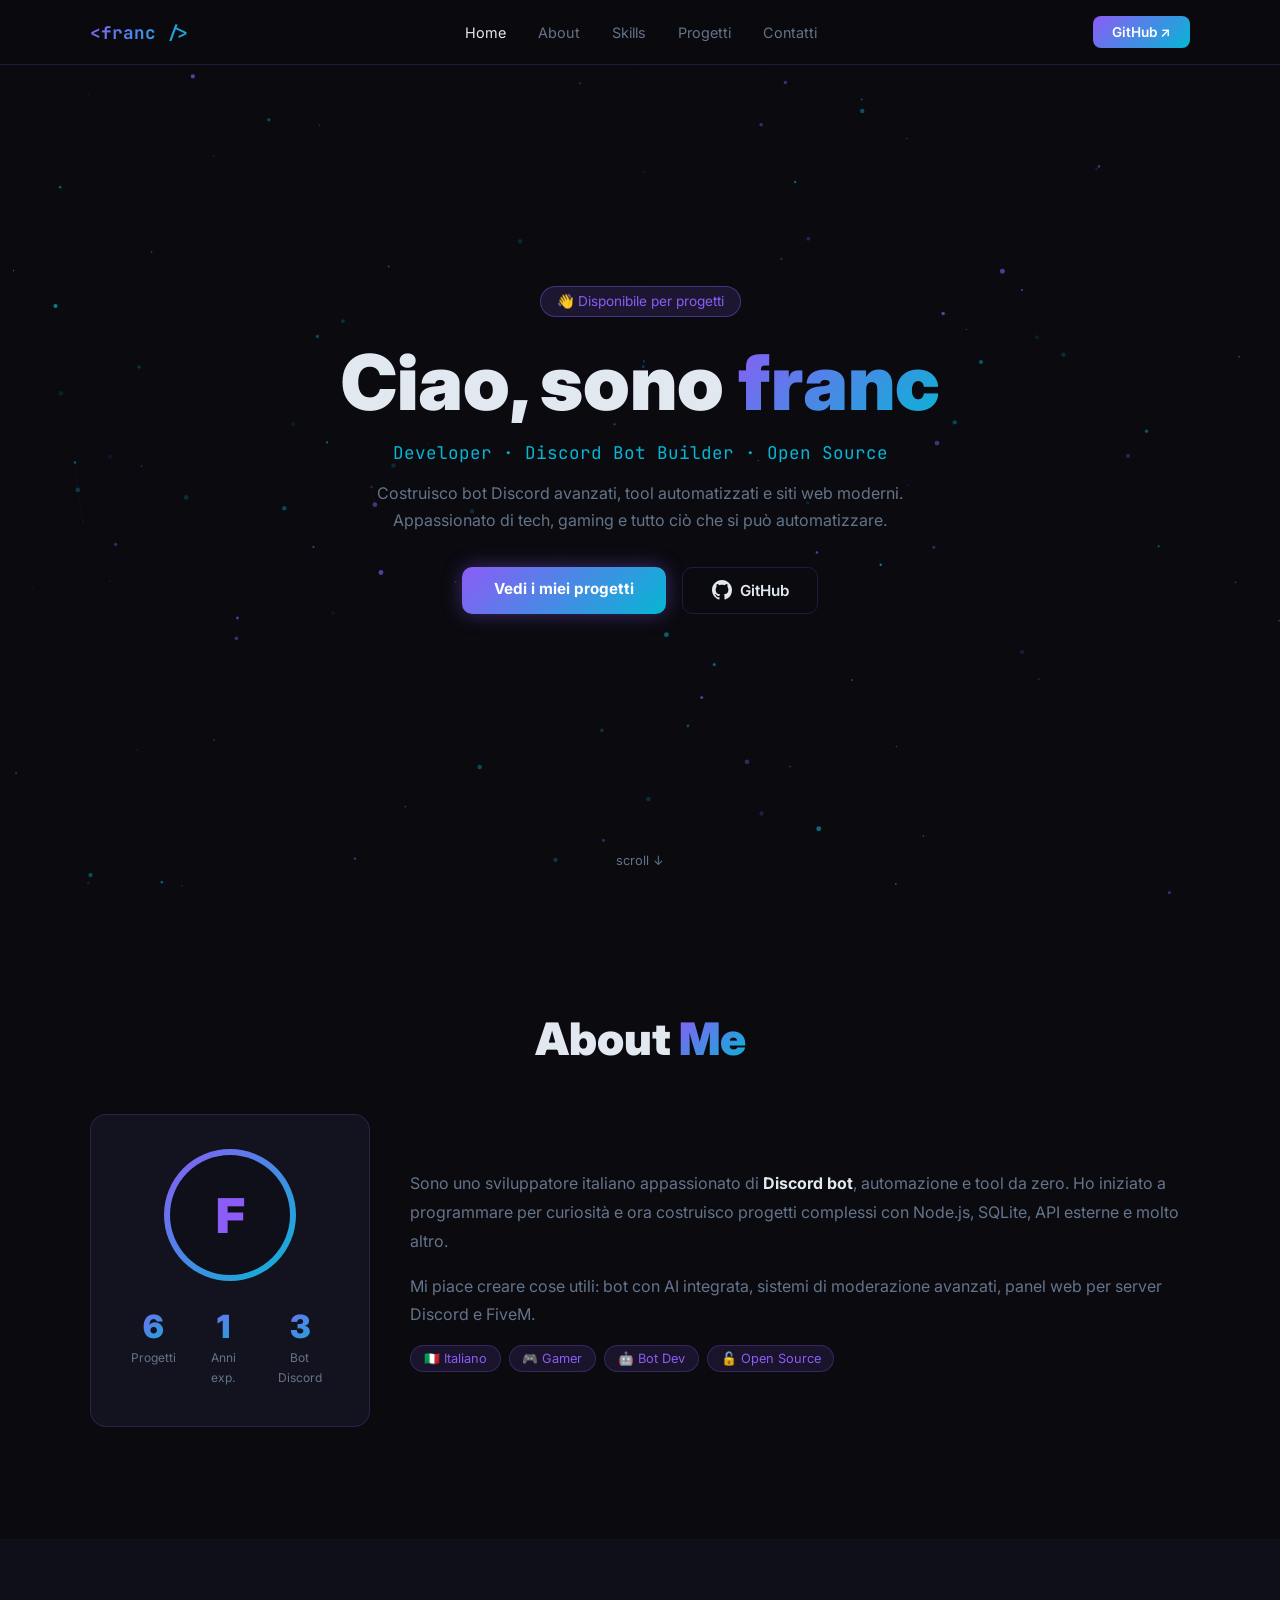
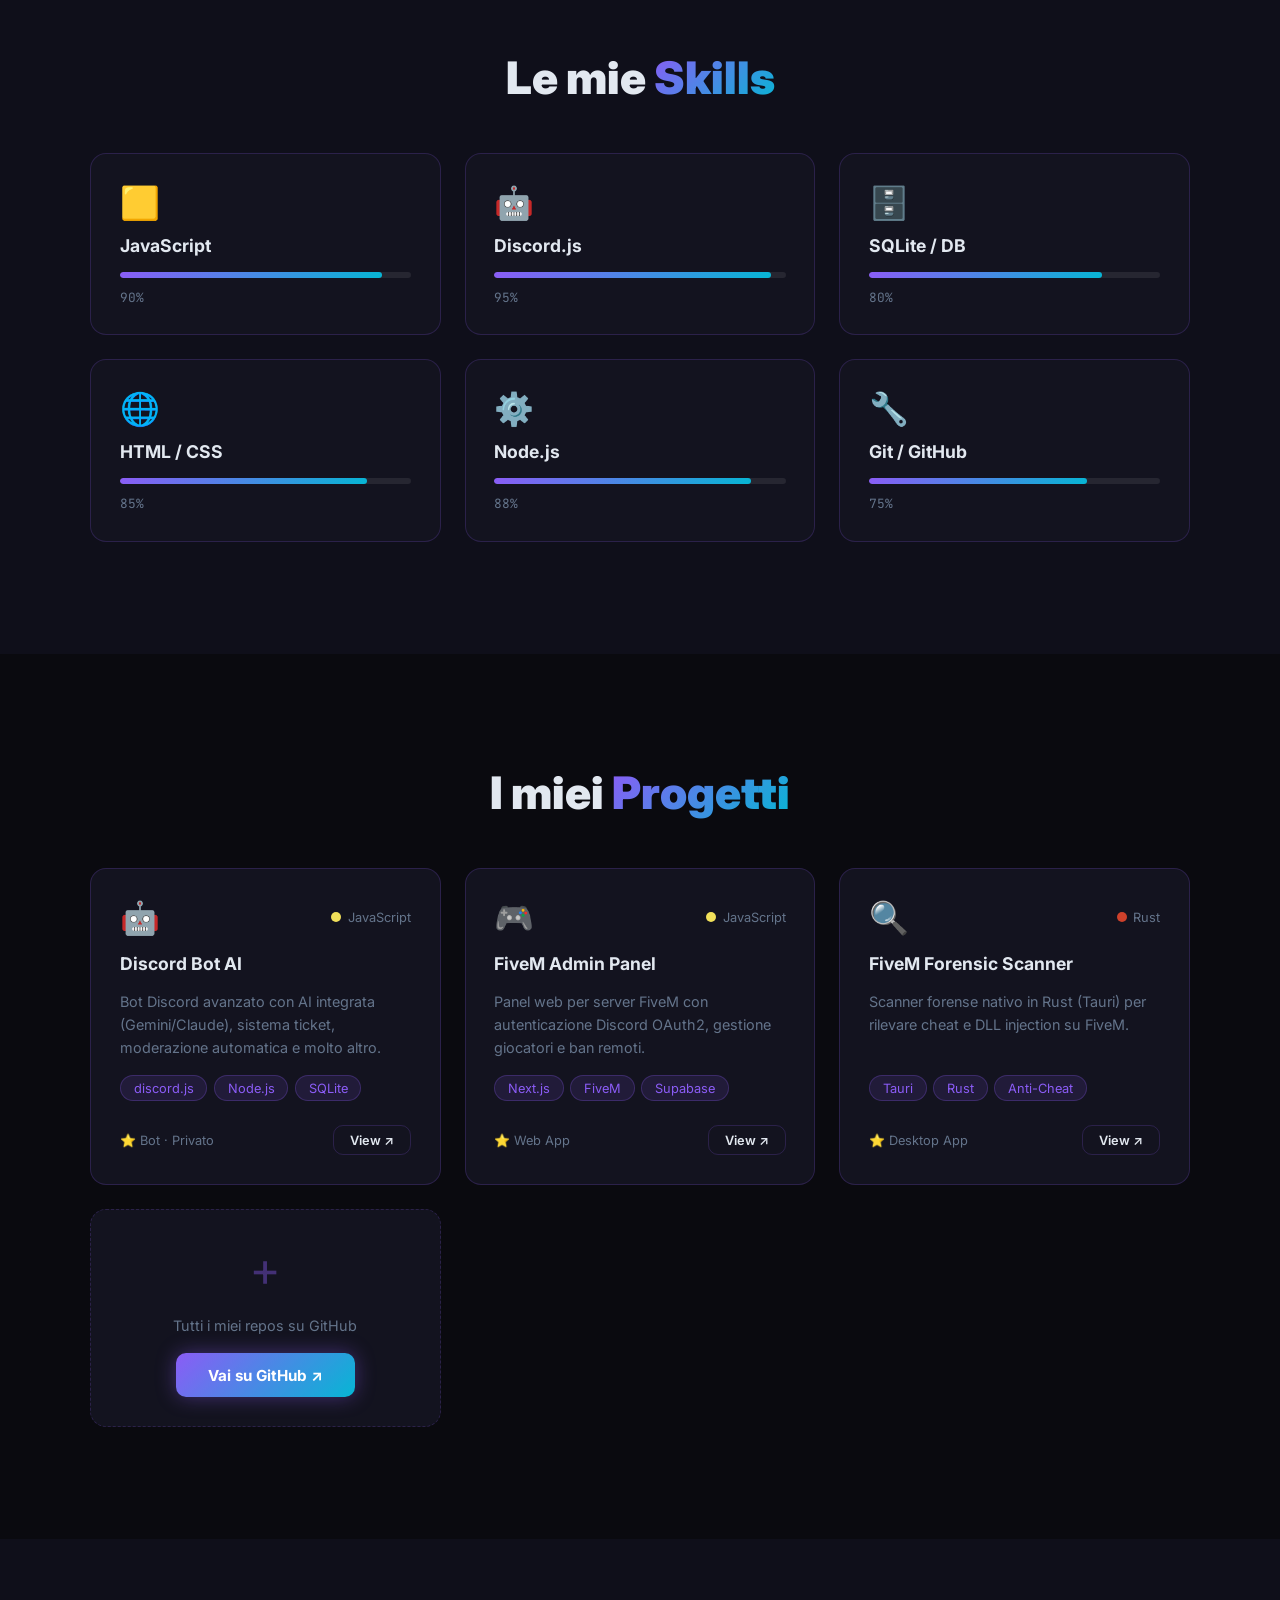
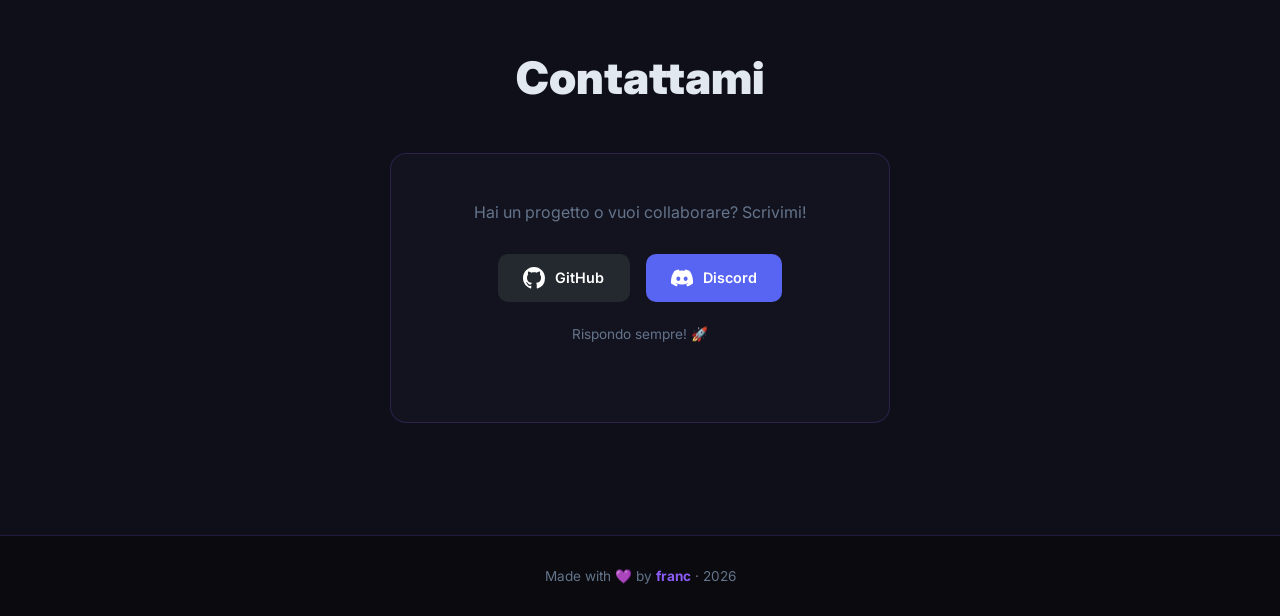
==== index.html @ 1b8a836a "tipacciowed1 sdadsa" ====
<!DOCTYPE html>
<html lang="it">
<head>
  <meta charset="UTF-8" />
  <meta name="viewport" content="width=device-width, initial-scale=1.0" />
  <title>franc · Developer Portfolio</title>
  <meta name="description" content="Portfolio personale di franc, sviluppatore Discord bot, web dev e molto altro." />
  <link rel="preconnect" href="https://fonts.googleapis.com" />
  <link href="https://fonts.googleapis.com/css2?family=Inter:wght@300;400;600;700;900&family=JetBrains+Mono:wght@400;700&display=swap" rel="stylesheet" />
  <link rel="stylesheet" href="style.css" />
</head>
<body>
  <!-- NAV -->
  <nav id="navbar">
    <div class="nav-inner">
      <span class="nav-logo">&lt;franc /&gt;</span>
      <ul class="nav-links">
        <li><a href="#hero">Home</a></li>
        <li><a href="#about">About</a></li>
        <li><a href="#skills">Skills</a></li>
        <li><a href="#projects">Progetti</a></li>
        <li><a href="#contact">Contatti</a></li>
      </ul>
      <a class="btn-nav" href="https://github.com/franc" target="_blank">GitHub ↗</a>
    </div>
  </nav>

  <!-- HERO -->
  <section id="hero">
    <canvas id="particles"></canvas>
    <div class="hero-content">
      <div class="badge">👋 Disponibile per progetti</div>
      <h1>Ciao, sono <span class="gradient-text">franc</span></h1>
      <p class="hero-sub">Developer · Discord Bot Builder · Open Source</p>
      <p class="hero-desc">Costruisco bot Discord avanzati, tool automatizzati e siti web moderni.<br>Appassionato di tech, gaming e tutto ciò che si può automatizzare.</p>
      <div class="hero-btns">
        <a href="#projects" class="btn-primary">Vedi i miei progetti</a>
        <a href="https://github.com/franc" target="_blank" class="btn-ghost">
          <svg width="20" height="20" viewBox="0 0 24 24" fill="currentColor"><path d="M12 0C5.37 0 0 5.37 0 12c0 5.31 3.435 9.795 8.205 11.385.6.105.825-.255.825-.57 0-.285-.015-1.23-.015-2.235-3.015.555-3.795-.735-4.035-1.41-.135-.345-.72-1.41-1.23-1.695-.42-.225-1.02-.78-.015-.795.945-.015 1.62.87 1.845 1.23 1.08 1.815 2.805 1.305 3.495.99.105-.78.42-1.305.765-1.605-2.67-.3-5.46-1.335-5.46-5.925 0-1.305.465-2.385 1.23-3.225-.12-.3-.54-1.53.12-3.18 0 0 1.005-.315 3.3 1.23.96-.27 1.98-.405 3-.405s2.04.135 3 .405c2.295-1.56 3.3-1.23 3.3-1.23.66 1.65.24 2.88.12 3.18.765.84 1.23 1.905 1.23 3.225 0 4.605-2.805 5.625-5.475 5.925.435.375.81 1.095.81 2.22 0 1.605-.015 2.895-.015 3.3 0 .315.225.69.825.57A12.02 12.02 0 0 0 24 12c0-6.63-5.37-12-12-12z"/></svg>
          GitHub
        </a>
      </div>
    </div>
    <div class="scroll-hint">scroll ↓</div>
  </section>

  <!-- ABOUT -->
  <section id="about">
    <div class="container">
      <h2 class="section-title">About <span class="gradient-text">Me</span></h2>
      <div class="about-grid">
        <div class="about-card glow-card">
          <div class="about-avatar">
            <div class="avatar-ring"></div>
            <div class="avatar-inner">F</div>
          </div>
          <div class="about-stats">
            <div class="stat"><span class="stat-num" data-target="10">0</span><span class="stat-label">Progetti</span></div>
            <div class="stat"><span class="stat-num" data-target="3">0</span><span class="stat-label">Anni exp.</span></div>
            <div class="stat"><span class="stat-num" data-target="5">0</span><span class="stat-label">Bot Discord</span></div>
          </div>
        </div>
        <div class="about-text">
          <p>Sono uno sviluppatore italiano appassionato di <strong>Discord bot</strong>, automazione e tool da zero. Ho iniziato a programmare per curiosità e ora costruisco progetti complessi con Node.js, SQLite, API esterne e molto altro.</p>
          <p>Mi piace creare cose utili: bot con AI integrata, sistemi di moderazione avanzati, panel web per server Discord e FiveM.</p>
          <div class="tags">
            <span class="tag">🇮🇹 Italiano</span>
            <span class="tag">🎮 Gamer</span>
            <span class="tag">🤖 Bot Dev</span>
            <span class="tag">🔓 Open Source</span>
          </div>
        </div>
      </div>
    </div>
  </section>

  <!-- SKILLS -->
  <section id="skills">
    <div class="container">
      <h2 class="section-title">Le mie <span class="gradient-text">Skills</span></h2>
      <div class="skills-grid">
        <div class="skill-card glow-card">
          <div class="skill-icon">🟨</div>
          <h3>JavaScript</h3>
          <div class="skill-bar"><div class="skill-fill" data-width="90"></div></div>
          <span class="skill-pct">90%</span>
        </div>
        <div class="skill-card glow-card">
          <div class="skill-icon">🤖</div>
          <h3>Discord.js</h3>
          <div class="skill-bar"><div class="skill-fill" data-width="95"></div></div>
          <span class="skill-pct">95%</span>
        </div>
        <div class="skill-card glow-card">
          <div class="skill-icon">🗄️</div>
          <h3>SQLite / DB</h3>
          <div class="skill-bar"><div class="skill-fill" data-width="80"></div></div>
          <span class="skill-pct">80%</span>
        </div>
        <div class="skill-card glow-card">
          <div class="skill-icon">🌐</div>
          <h3>HTML / CSS</h3>
          <div class="skill-bar"><div class="skill-fill" data-width="85"></div></div>
          <span class="skill-pct">85%</span>
        </div>
        <div class="skill-card glow-card">
          <div class="skill-icon">⚙️</div>
          <h3>Node.js</h3>
          <div class="skill-bar"><div class="skill-fill" data-width="88"></div></div>
          <span class="skill-pct">88%</span>
        </div>
        <div class="skill-card glow-card">
          <div class="skill-icon">🔧</div>
          <h3>Git / GitHub</h3>
          <div class="skill-bar"><div class="skill-fill" data-width="75"></div></div>
          <span class="skill-pct">75%</span>
        </div>
      </div>
    </div>
  </section>

  <!-- PROJECTS -->
  <section id="projects">
    <div class="container">
      <h2 class="section-title">I miei <span class="gradient-text">Progetti</span></h2>
      <div id="github-projects" class="projects-grid">
        <div class="project-card glow-card">
          <div class="project-header">
            <span class="project-icon">🤖</span>
            <div class="project-lang"><span class="lang-dot js"></span> JavaScript</div>
          </div>
          <h3>Discord Bot AI</h3>
          <p>Bot Discord avanzato con AI integrata (Gemini/Claude), sistema ticket, moderazione automatica e molto altro.</p>
          <div class="project-tags"><span class="tag">discord.js</span><span class="tag">Node.js</span><span class="tag">SQLite</span></div>
          <div class="project-footer">
            <span>⭐ Bot · Privato</span>
            <a href="https://github.com/franc" target="_blank" class="btn-ghost small">View ↗</a>
          </div>
        </div>
        <div class="project-card glow-card">
          <div class="project-header">
            <span class="project-icon">🎮</span>
            <div class="project-lang"><span class="lang-dot js"></span> JavaScript</div>
          </div>
          <h3>FiveM Admin Panel</h3>
          <p>Panel web per server FiveM con autenticazione Discord OAuth2, gestione giocatori e ban remoti.</p>
          <div class="project-tags"><span class="tag">Next.js</span><span class="tag">FiveM</span><span class="tag">Supabase</span></div>
          <div class="project-footer">
            <span>⭐ Web App</span>
            <a href="https://github.com/franc" target="_blank" class="btn-ghost small">View ↗</a>
          </div>
        </div>
        <div class="project-card glow-card">
          <div class="project-header">
            <span class="project-icon">🔍</span>
            <div class="project-lang"><span class="lang-dot rust"></span> Rust</div>
          </div>
          <h3>FiveM Forensic Scanner</h3>
          <p>Scanner forense nativo in Rust (Tauri) per rilevare cheat e DLL injection su FiveM.</p>
          <div class="project-tags"><span class="tag">Tauri</span><span class="tag">Rust</span><span class="tag">Anti-Cheat</span></div>
          <div class="project-footer">
            <span>⭐ Desktop App</span>
            <a href="https://github.com/franc" target="_blank" class="btn-ghost small">View ↗</a>
          </div>
        </div>
        <div class="project-card glow-card add-card">
          <div class="add-icon">+</div>
          <p>Tutti i miei repos su GitHub</p>
          <a href="https://github.com/franc" target="_blank" class="btn-primary">Vai su GitHub ↗</a>
        </div>
      </div>
    </div>
  </section>

  <!-- CONTACT -->
  <section id="contact">
    <div class="container">
      <h2 class="section-title">Contattami</h2>
      <div class="contact-box glow-card">
        <p>Hai un progetto o vuoi collaborare? Scrivimi!</p>
        <div class="contact-links">
          <a href="https://github.com/franc" target="_blank" class="contact-btn github">
            <svg width="22" height="22" viewBox="0 0 24 24" fill="currentColor"><path d="M12 0C5.37 0 0 5.37 0 12c0 5.31 3.435 9.795 8.205 11.385.6.105.825-.255.825-.57 0-.285-.015-1.23-.015-2.235-3.015.555-3.795-.735-4.035-1.41-.135-.345-.72-1.41-1.23-1.695-.42-.225-1.02-.78-.015-.795.945-.015 1.62.87 1.845 1.23 1.08 1.815 2.805 1.305 3.495.99.105-.78.42-1.305.765-1.605-2.67-.3-5.46-1.335-5.46-5.925 0-1.305.465-2.385 1.23-3.225-.12-.3-.54-1.53.12-3.18 0 0 1.005-.315 3.3 1.23.96-.27 1.98-.405 3-.405s2.04.135 3 .405c2.295-1.56 3.3-1.23 3.3-1.23.66 1.65.24 2.88.12 3.18.765.84 1.23 1.905 1.23 3.225 0 4.605-2.805 5.625-5.475 5.925.435.375.81 1.095.81 2.22 0 1.605-.015 2.895-.015 3.3 0 .315.225.69.825.57A12.02 12.02 0 0 0 24 12c0-6.63-5.37-12-12-12z"/></svg>
            GitHub
          </a>
          <a href="https://discord.com" target="_blank" class="contact-btn discord">
            <svg width="22" height="22" viewBox="0 0 24 24" fill="currentColor"><path d="M20.317 4.37a19.791 19.791 0 0 0-4.885-1.515.074.074 0 0 0-.079.037c-.21.375-.444.864-.608 1.25a18.27 18.27 0 0 0-5.487 0 12.64 12.64 0 0 0-.617-1.25.077.077 0 0 0-.079-.037A19.736 19.736 0 0 0 3.677 4.37a.07.07 0 0 0-.032.027C.533 9.046-.32 13.58.099 18.057.1 18.08.114 18.1.132 18.11a19.9 19.9 0 0 0 5.993 3.03.078.078 0 0 0 .084-.028 14.09 14.09 0 0 0 1.226-1.994.076.076 0 0 0-.041-.106 13.107 13.107 0 0 1-1.872-.892.077.077 0 0 1-.008-.128 10.2 10.2 0 0 0 .372-.292.074.074 0 0 1 .077-.01c3.928 1.793 8.18 1.793 12.062 0a.074.074 0 0 1 .078.01c.12.098.246.198.373.292a.077.077 0 0 1-.006.127 12.299 12.299 0 0 1-1.873.892.077.077 0 0 0-.041.107c.36.698.772 1.362 1.225 1.993a.076.076 0 0 0 .084.028 19.839 19.839 0 0 0 6.002-3.03.077.077 0 0 0 .032-.054c.5-5.177-.838-9.674-3.549-13.66a.061.061 0 0 0-.031-.03zM8.02 15.33c-1.183 0-2.157-1.085-2.157-2.419 0-1.333.956-2.419 2.157-2.419 1.21 0 2.176 1.096 2.157 2.42 0 1.333-.956 2.418-2.157 2.418zm7.975 0c-1.183 0-2.157-1.085-2.157-2.419 0-1.333.955-2.419 2.157-2.419 1.21 0 2.176 1.096 2.157 2.42 0 1.333-.946 2.418-2.157 2.418z"/></svg>
            Discord
          </a>
        </div>
        <p class="contact-note">Rispondo sempre! 🚀</p>
      </div>
    </div>
  </section>

  <footer>
    <p>Made with 💜 by <strong>franc</strong> · <span id="year"></span></p>
  </footer>

  <script src="script.js"></script>
</body>
</html>
---- style.css ----
/* ===== RESET & BASE ===== */
*, *::before, *::after { box-sizing: border-box; margin: 0; padding: 0; }

:root {
  --bg: #0a0a0f;
  --bg2: #0f0f1a;
  --card: #13131f;
  --border: rgba(139, 92, 246, 0.2);
  --purple: #8b5cf6;
  --cyan: #06b6d4;
  --pink: #ec4899;
  --text: #e2e8f0;
  --muted: #64748b;
  --gradient: linear-gradient(135deg, var(--purple), var(--cyan));
  --glow: 0 0 30px rgba(139,92,246,0.3);
}

html { scroll-behavior: smooth; }

body {
  font-family: 'Inter', sans-serif;
  background: var(--bg);
  color: var(--text);
  overflow-x: hidden;
}

/* ===== SCROLLBAR ===== */
::-webkit-scrollbar { width: 6px; }
::-webkit-scrollbar-track { background: var(--bg); }
::-webkit-scrollbar-thumb { background: var(--purple); border-radius: 3px; }

/* ===== NAV ===== */
#navbar {
  position: fixed; top: 0; left: 0; right: 0; z-index: 100;
  background: rgba(10,10,15,0.85);
  backdrop-filter: blur(16px);
  border-bottom: 1px solid var(--border);
  padding: 0 2rem;
}
.nav-inner {
  max-width: 1100px; margin: 0 auto;
  display: flex; align-items: center; justify-content: space-between;
  height: 64px;
}
.nav-logo {
  font-family: 'JetBrains Mono', monospace;
  font-size: 1.1rem; font-weight: 700;
  background: var(--gradient); -webkit-background-clip: text; -webkit-text-fill-color: transparent;
}
.nav-links { display: flex; gap: 2rem; list-style: none; }
.nav-links a { color: var(--muted); text-decoration: none; font-size: .9rem; transition: color .2s; }
.nav-links a:hover { color: var(--text); }
.btn-nav {
  background: var(--gradient); color: #fff; border: none;
  padding: .5rem 1.2rem; border-radius: 8px; font-size: .85rem;
  cursor: pointer; text-decoration: none; font-weight: 600;
  transition: opacity .2s, transform .2s;
}
.btn-nav:hover { opacity: .85; transform: translateY(-1px); }

/* ===== HERO ===== */
#hero {
  position: relative; min-height: 100vh;
  display: flex; align-items: center; justify-content: center;
  overflow: hidden;
}
#particles {
  position: absolute; inset: 0; z-index: 0;
}
.hero-content {
  position: relative; z-index: 1;
  text-align: center; padding: 0 1rem;
  max-width: 800px;
}
.badge {
  display: inline-block;
  background: rgba(139,92,246,.15);
  border: 1px solid rgba(139,92,246,.4);
  color: var(--purple); padding: .4rem 1rem;
  border-radius: 100px; font-size: .85rem;
  margin-bottom: 1.5rem;
  animation: fadeDown .6s ease both;
}
.hero-content h1 {
  font-size: clamp(2.5rem, 6vw, 5rem);
  font-weight: 900; line-height: 1.1;
  margin-bottom: 1rem;
  animation: fadeDown .7s ease .1s both;
}
.hero-sub {
  font-family: 'JetBrains Mono', monospace;
  color: var(--cyan); font-size: 1.1rem;
  margin-bottom: 1rem;
  animation: fadeDown .7s ease .2s both;
}
.hero-desc {
  color: var(--muted); font-size: 1rem; line-height: 1.7;
  margin-bottom: 2rem;
  animation: fadeDown .7s ease .3s both;
}
.hero-btns {
  display: flex; gap: 1rem; justify-content: center; flex-wrap: wrap;
  animation: fadeDown .7s ease .4s both;
}
.btn-primary {
  background: var(--gradient); color: #fff;
  padding: .8rem 2rem; border-radius: 10px;
  text-decoration: none; font-weight: 700; font-size: .95rem;
  transition: transform .2s, box-shadow .2s;
  box-shadow: 0 0 20px rgba(139,92,246,.4);
}
.btn-primary:hover { transform: translateY(-3px); box-shadow: 0 0 35px rgba(139,92,246,.6); }
.btn-ghost {
  display: inline-flex; align-items: center; gap: .5rem;
  border: 1px solid var(--border); color: var(--text);
  padding: .8rem 1.8rem; border-radius: 10px;
  text-decoration: none; font-weight: 600; font-size: .95rem;
  transition: border-color .2s, background .2s;
}
.btn-ghost:hover { border-color: var(--purple); background: rgba(139,92,246,.1); }
.btn-ghost.small { padding: .4rem 1rem; font-size: .8rem; }
.scroll-hint {
  position: absolute; bottom: 2rem; left: 50%; transform: translateX(-50%);
  color: var(--muted); font-size: .8rem;
  animation: bounce 2s infinite;
}

/* ===== GRADIENT TEXT ===== */
.gradient-text {
  background: var(--gradient);
  -webkit-background-clip: text; -webkit-text-fill-color: transparent;
}

/* ===== SECTIONS ===== */
section { padding: 7rem 1.5rem; }
.container { max-width: 1100px; margin: 0 auto; }
.section-title {
  font-size: clamp(1.8rem, 4vw, 2.8rem);
  font-weight: 900; margin-bottom: 3rem; text-align: center;
}

/* ===== GLOW CARD ===== */
.glow-card {
  background: var(--card);
  border: 1px solid var(--border);
  border-radius: 16px;
  transition: border-color .3s, box-shadow .3s, transform .3s;
}
.glow-card:hover {
  border-color: var(--purple);
  box-shadow: var(--glow);
  transform: translateY(-4px);
}

/* ===== ABOUT ===== */
.about-grid { display: grid; grid-template-columns: 280px 1fr; gap: 2.5rem; align-items: center; }
.about-card { padding: 2.5rem; display: flex; flex-direction: column; align-items: center; gap: 2rem; }
.about-avatar { position: relative; width: 120px; height: 120px; }
.avatar-ring {
  position: absolute; inset: -6px;
  border-radius: 50%;
  background: var(--gradient);
  animation: spin 4s linear infinite;
}
.avatar-inner {
  position: relative; z-index: 1;
  width: 120px; height: 120px;
  border-radius: 50%;
  background: var(--bg2);
  display: flex; align-items: center; justify-content: center;
  font-size: 3rem; font-weight: 900;
  color: var(--purple);
}
.about-stats { display: flex; gap: 1.5rem; }
.stat { text-align: center; }
.stat-num { font-size: 2rem; font-weight: 900; background: var(--gradient); -webkit-background-clip: text; -webkit-text-fill-color: transparent; display: block; }
.stat-label { font-size: .75rem; color: var(--muted); }
.about-text p { color: var(--muted); line-height: 1.8; margin-bottom: 1rem; }
.about-text strong { color: var(--text); }
.tags { display: flex; flex-wrap: wrap; gap: .5rem; margin-top: .5rem; }
.tag {
  background: rgba(139,92,246,.12);
  border: 1px solid rgba(139,92,246,.25);
  color: var(--purple); padding: .3rem .8rem;
  border-radius: 100px; font-size: .8rem;
}

/* ===== SKILLS ===== */
#skills { background: var(--bg2); }
.skills-grid { display: grid; grid-template-columns: repeat(auto-fill, minmax(280px, 1fr)); gap: 1.5rem; }
.skill-card { padding: 1.8rem; }
.skill-icon { font-size: 2rem; margin-bottom: .8rem; }
.skill-card h3 { font-size: 1.1rem; font-weight: 700; margin-bottom: 1rem; }
.skill-bar { background: rgba(255,255,255,.08); border-radius: 100px; height: 6px; overflow: hidden; margin-bottom: .5rem; }
.skill-fill { height: 100%; width: 0; background: var(--gradient); border-radius: 100px; transition: width 1.2s cubic-bezier(.25,.8,.25,1); }
.skill-pct { font-size: .8rem; color: var(--muted); font-family: 'JetBrains Mono', monospace; }

/* ===== PROJECTS ===== */
.projects-grid { display: grid; grid-template-columns: repeat(auto-fill, minmax(300px, 1fr)); gap: 1.5rem; }
.project-card { padding: 1.8rem; display: flex; flex-direction: column; gap: 1rem; }
.project-header { display: flex; justify-content: space-between; align-items: center; }
.project-icon { font-size: 2rem; }
.project-lang { display: flex; align-items: center; gap: .4rem; font-size: .8rem; color: var(--muted); }
.lang-dot { width: 10px; height: 10px; border-radius: 50%; }
.lang-dot.js { background: #f1e05a; }
.lang-dot.rust { background: #ce412b; }
.lang-dot.ts { background: #3178c6; }
.project-card h3 { font-size: 1.1rem; font-weight: 700; }
.project-card p { color: var(--muted); font-size: .9rem; line-height: 1.6; flex: 1; }
.project-tags { display: flex; flex-wrap: wrap; gap: .4rem; }
.project-footer { display: flex; justify-content: space-between; align-items: center; margin-top: .5rem; font-size: .8rem; color: var(--muted); }
.add-card { align-items: center; justify-content: center; text-align: center; border-style: dashed; }
.add-icon { font-size: 3rem; color: var(--purple); opacity: .4; }
.add-card p { color: var(--muted); }

/* ===== CONTACT ===== */
#contact { background: var(--bg2); }
.contact-box { max-width: 500px; margin: 0 auto; padding: 3rem 2.5rem; text-align: center; }
.contact-box > p { color: var(--muted); margin-bottom: 2rem; }
.contact-links { display: flex; gap: 1rem; justify-content: center; flex-wrap: wrap; margin-bottom: 1.5rem; }
.contact-btn {
  display: inline-flex; align-items: center; gap: .6rem;
  padding: .8rem 1.6rem; border-radius: 10px;
  text-decoration: none; font-weight: 600; font-size: .9rem;
  transition: transform .2s, box-shadow .2s;
}
.contact-btn.github { background: #24292f; color: #fff; }
.contact-btn.github:hover { transform: translateY(-2px); box-shadow: 0 4px 20px rgba(0,0,0,.4); }
.contact-btn.discord { background: #5865f2; color: #fff; }
.contact-btn.discord:hover { transform: translateY(-2px); box-shadow: 0 4px 20px rgba(88,101,242,.4); }
.contact-note { font-size: .85rem; color: var(--muted); }

/* ===== FOOTER ===== */
footer {
  text-align: center; padding: 2rem;
  border-top: 1px solid var(--border);
  color: var(--muted); font-size: .85rem;
}
footer strong { color: var(--purple); }

/* ===== ANIMATIONS ===== */
@keyframes fadeDown {
  from { opacity: 0; transform: translateY(-20px); }
  to   { opacity: 1; transform: translateY(0); }
}
@keyframes bounce {
  0%, 100% { transform: translateX(-50%) translateY(0); }
  50%       { transform: translateX(-50%) translateY(8px); }
}
@keyframes spin {
  from { transform: rotate(0deg); }
  to   { transform: rotate(360deg); }
}

/* ===== RESPONSIVE ===== */
@media (max-width: 768px) {
  .nav-links { display: none; }
  .about-grid { grid-template-columns: 1fr; }
  .about-card { width: 100%; }
}
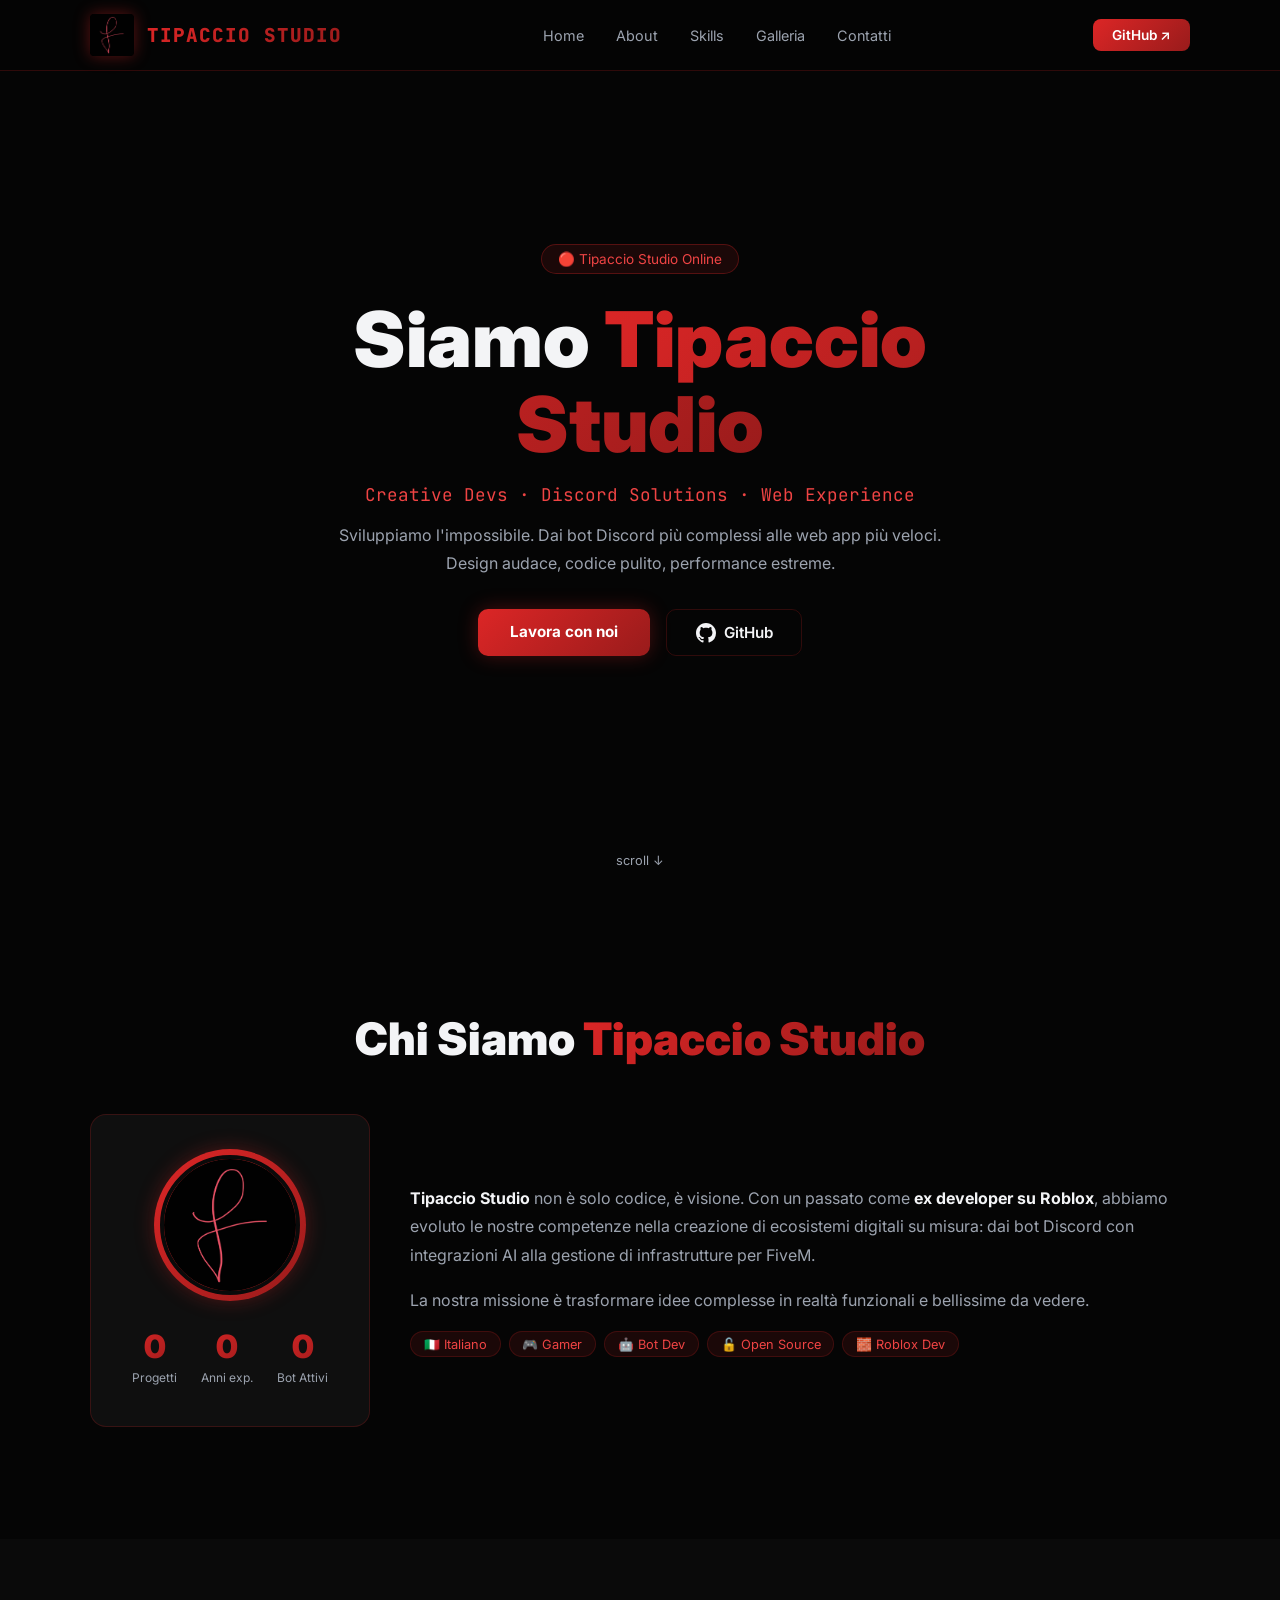
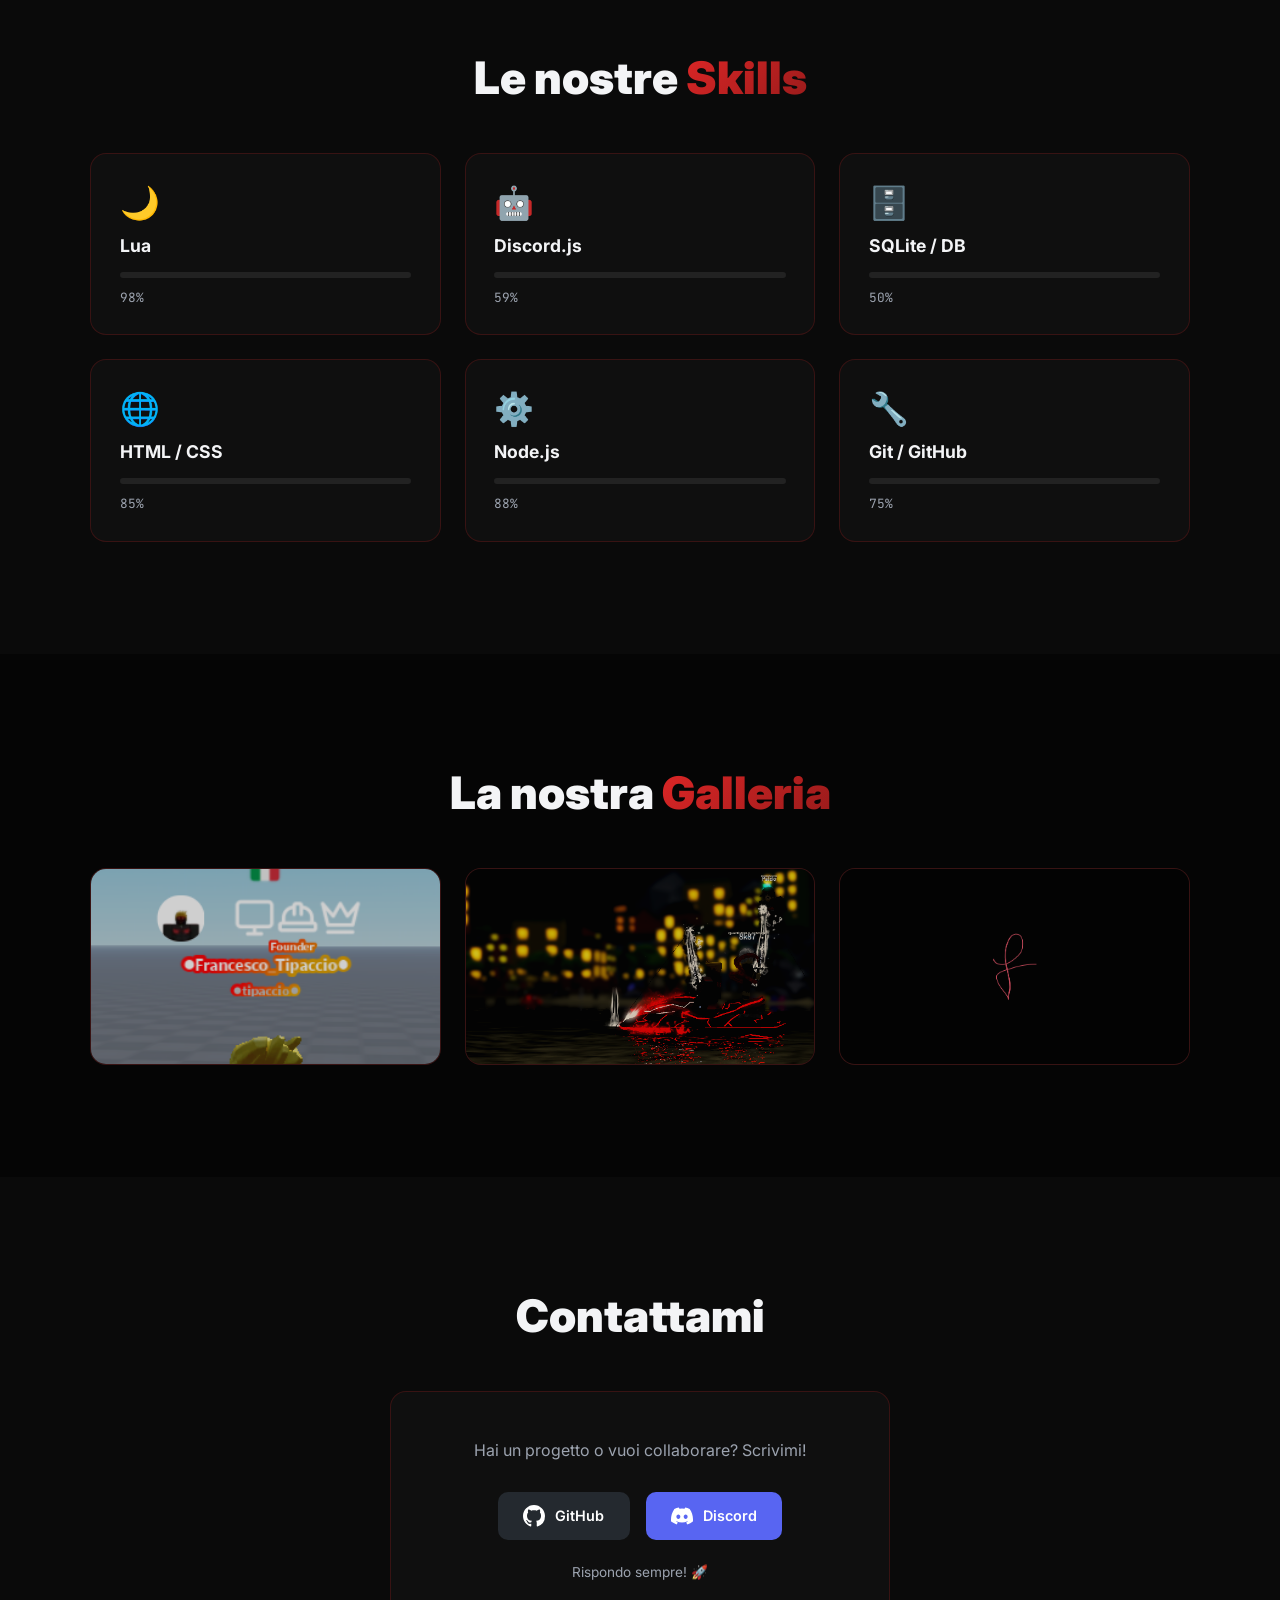
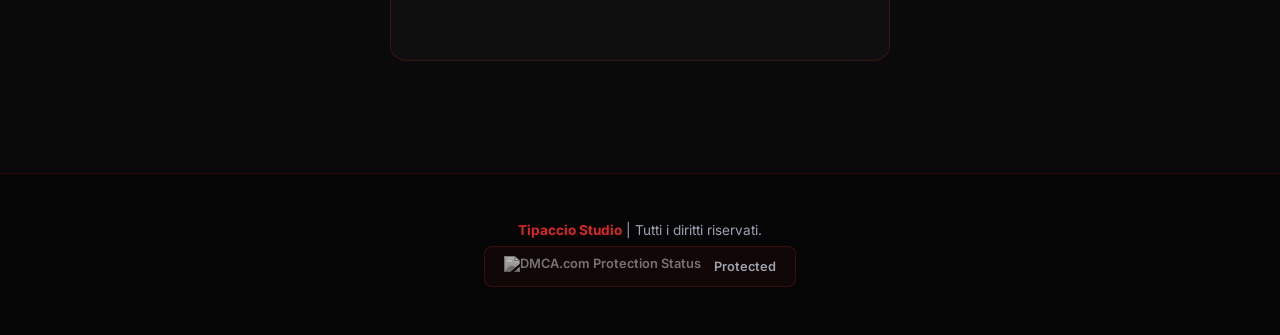
==== commit 82eaae46: "fs sf" ====
--- a/index.html
+++ b/index.html
@@ -1,27 +1,35 @@
 <!DOCTYPE html>
 <html lang="it">
+
 <head>
   <meta charset="UTF-8" />
   <meta name="viewport" content="width=device-width, initial-scale=1.0" />
-  <title>franc · Developer Portfolio</title>
-  <meta name="description" content="Portfolio personale di franc, sviluppatore Discord bot, web dev e molto altro." />
+  <title>Tipaccio Studio · Developer Portfolio</title>
+  <meta name="description"
+    content="Portfolio personale di Tipaccio Studio, sviluppatore Discord bot, web dev e molto altro." />
   <link rel="preconnect" href="https://fonts.googleapis.com" />
-  <link href="https://fonts.googleapis.com/css2?family=Inter:wght@300;400;600;700;900&family=JetBrains+Mono:wght@400;700&display=swap" rel="stylesheet" />
+  <link
+    href="https://fonts.googleapis.com/css2?family=Inter:wght@300;400;600;700;900&family=JetBrains+Mono:wght@400;700&display=swap"
+    rel="stylesheet" />
   <link rel="stylesheet" href="style.css" />
 </head>
+
 <body>
   <!-- NAV -->
   <nav id="navbar">
     <div class="nav-inner">
-      <span class="nav-logo">&lt;franc /&gt;</span>
+      <div class="nav-logo-container">
+        <img src="foto/logo.png" alt="Logo" class="nav-logo-img">
+        <span class="nav-logo">Tipaccio Studio</span>
+      </div>
       <ul class="nav-links">
         <li><a href="#hero">Home</a></li>
         <li><a href="#about">About</a></li>
         <li><a href="#skills">Skills</a></li>
-        <li><a href="#projects">Progetti</a></li>
+        <li><a href="#gallery">Galleria</a></li>
         <li><a href="#contact">Contatti</a></li>
       </ul>
-      <a class="btn-nav" href="https://github.com/franc" target="_blank">GitHub ↗</a>
+      <a class="btn-nav" href="https://github.com/tipaccio-studio" target="_blank">GitHub ↗</a>
     </div>
   </nav>
 
@@ -29,14 +37,18 @@
   <section id="hero">
     <canvas id="particles"></canvas>
     <div class="hero-content">
-      <div class="badge">👋 Disponibile per progetti</div>
-      <h1>Ciao, sono <span class="gradient-text">franc</span></h1>
-      <p class="hero-sub">Developer · Discord Bot Builder · Open Source</p>
-      <p class="hero-desc">Costruisco bot Discord avanzati, tool automatizzati e siti web moderni.<br>Appassionato di tech, gaming e tutto ciò che si può automatizzare.</p>
+      <div class="badge">🔴 Tipaccio Studio Online</div>
+      <h1>Siamo <span class="gradient-text">Tipaccio Studio</span></h1>
+      <p class="hero-sub">Creative Devs · Discord Solutions · Web Experience</p>
+      <p class="hero-desc">Sviluppiamo l'impossibile. Dai bot Discord più complessi alle web app più veloci. <br>Design
+        audace, codice pulito, performance estreme.</p>
       <div class="hero-btns">
-        <a href="#projects" class="btn-primary">Vedi i miei progetti</a>
-        <a href="https://github.com/franc" target="_blank" class="btn-ghost">
-          <svg width="20" height="20" viewBox="0 0 24 24" fill="currentColor"><path d="M12 0C5.37 0 0 5.37 0 12c0 5.31 3.435 9.795 8.205 11.385.6.105.825-.255.825-.57 0-.285-.015-1.23-.015-2.235-3.015.555-3.795-.735-4.035-1.41-.135-.345-.72-1.41-1.23-1.695-.42-.225-1.02-.78-.015-.795.945-.015 1.62.87 1.845 1.23 1.08 1.815 2.805 1.305 3.495.99.105-.78.42-1.305.765-1.605-2.67-.3-5.46-1.335-5.46-5.925 0-1.305.465-2.385 1.23-3.225-.12-.3-.54-1.53.12-3.18 0 0 1.005-.315 3.3 1.23.96-.27 1.98-.405 3-.405s2.04.135 3 .405c2.295-1.56 3.3-1.23 3.3-1.23.66 1.65.24 2.88.12 3.18.765.84 1.23 1.905 1.23 3.225 0 4.605-2.805 5.625-5.475 5.925.435.375.81 1.095.81 2.22 0 1.605-.015 2.895-.015 3.3 0 .315.225.69.825.57A12.02 12.02 0 0 0 24 12c0-6.63-5.37-12-12-12z"/></svg>
+        <a href="#contact" class="btn-primary">Lavora con noi</a>
+        <a href="https://github.com/tipaccio-studio" target="_blank" class="btn-ghost">
+          <svg width="20" height="20" viewBox="0 0 24 24" fill="currentColor">
+            <path
+              d="M12 0C5.37 0 0 5.37 0 12c0 5.31 3.435 9.795 8.205 11.385.6.105.825-.255.825-.57 0-.285-.015-1.23-.015-2.235-3.015.555-3.795-.735-4.035-1.41-.135-.345-.72-1.41-1.23-1.695-.42-.225-1.02-.78-.015-.795.945-.015 1.62.87 1.845 1.23 1.08 1.815 2.805 1.305 3.495.99.105-.78.42-1.305.765-1.605-2.67-.3-5.46-1.335-5.46-5.925 0-1.305.465-2.385 1.23-3.225-.12-.3-.54-1.53.12-3.18 0 0 1.005-.315 3.3 1.23.96-.27 1.98-.405 3-.405s2.04.135 3 .405c2.295-1.56 3.3-1.23 3.3-1.23.66 1.65.24 2.88.12 3.18.765.84 1.23 1.905 1.23 3.225 0 4.605-2.805 5.625-5.475 5.925.435.375.81 1.095.81 2.22 0 1.605-.015 2.895-.015 3.3 0 .315.225.69.825.57A12.02 12.02 0 0 0 24 12c0-6.63-5.37-12-12-12z" />
+          </svg>
           GitHub
         </a>
       </div>
@@ -47,27 +59,33 @@
   <!-- ABOUT -->
   <section id="about">
     <div class="container">
-      <h2 class="section-title">About <span class="gradient-text">Me</span></h2>
+      <h2 class="section-title">Chi Siamo <span class="gradient-text">Tipaccio Studio</span></h2>
       <div class="about-grid">
         <div class="about-card glow-card">
           <div class="about-avatar">
             <div class="avatar-ring"></div>
-            <div class="avatar-inner">F</div>
+            <img src="foto/logo.png" alt="Avatar" class="avatar-img-round">
           </div>
           <div class="about-stats">
-            <div class="stat"><span class="stat-num" data-target="10">0</span><span class="stat-label">Progetti</span></div>
-            <div class="stat"><span class="stat-num" data-target="3">0</span><span class="stat-label">Anni exp.</span></div>
-            <div class="stat"><span class="stat-num" data-target="5">0</span><span class="stat-label">Bot Discord</span></div>
+            <div class="stat"><span class="stat-num" data-target="10">0</span><span class="stat-label">Progetti</span>
+            </div>
+            <div class="stat"><span class="stat-num" data-target="10">0</span><span class="stat-label">Anni exp.</span>
+            </div>
+            <div class="stat"><span class="stat-num" data-target="5">0</span><span class="stat-label">Bot Attivi</span>
+            </div>
           </div>
         </div>
         <div class="about-text">
-          <p>Sono uno sviluppatore italiano appassionato di <strong>Discord bot</strong>, automazione e tool da zero. Ho iniziato a programmare per curiosità e ora costruisco progetti complessi con Node.js, SQLite, API esterne e molto altro.</p>
-          <p>Mi piace creare cose utili: bot con AI integrata, sistemi di moderazione avanzati, panel web per server Discord e FiveM.</p>
+          <p><strong>Tipaccio Studio</strong> non è solo codice, è visione. Con un passato come <strong>ex developer su
+              Roblox</strong>, abbiamo evoluto le nostre competenze nella creazione di ecosistemi digitali su misura:
+            dai bot Discord con integrazioni AI alla gestione di infrastrutture per FiveM.</p>
+          <p>La nostra missione è trasformare idee complesse in realtà funzionali e bellissime da vedere.</p>
           <div class="tags">
             <span class="tag">🇮🇹 Italiano</span>
             <span class="tag">🎮 Gamer</span>
             <span class="tag">🤖 Bot Dev</span>
             <span class="tag">🔓 Open Source</span>
+            <span class="tag">🧱 Roblox Dev</span>
           </div>
         </div>
       </div>
@@ -77,96 +95,75 @@
   <!-- SKILLS -->
   <section id="skills">
     <div class="container">
-      <h2 class="section-title">Le mie <span class="gradient-text">Skills</span></h2>
+      <h2 class="section-title">Le nostre <span class="gradient-text">Skills</span></h2>
       <div class="skills-grid">
         <div class="skill-card glow-card">
-          <div class="skill-icon">🟨</div>
-          <h3>JavaScript</h3>
-          <div class="skill-bar"><div class="skill-fill" data-width="90"></div></div>
-          <span class="skill-pct">90%</span>
+          <div class="skill-icon">🌙</div>
+          <h3>Lua</h3>
+          <div class="skill-bar">
+            <div class="skill-fill" data-width="98"></div>
+          </div>
+          <span class="skill-pct">98%</span>
         </div>
         <div class="skill-card glow-card">
           <div class="skill-icon">🤖</div>
           <h3>Discord.js</h3>
-          <div class="skill-bar"><div class="skill-fill" data-width="95"></div></div>
-          <span class="skill-pct">95%</span>
+          <div class="skill-bar">
+            <div class="skill-fill" data-width="59"></div>
+          </div>
+          <span class="skill-pct">59%</span>
         </div>
         <div class="skill-card glow-card">
           <div class="skill-icon">🗄️</div>
           <h3>SQLite / DB</h3>
-          <div class="skill-bar"><div class="skill-fill" data-width="80"></div></div>
-          <span class="skill-pct">80%</span>
+          <div class="skill-bar">
+            <div class="skill-fill" data-width="50"></div>
+          </div>
+          <span class="skill-pct">50%</span>
         </div>
         <div class="skill-card glow-card">
           <div class="skill-icon">🌐</div>
           <h3>HTML / CSS</h3>
-          <div class="skill-bar"><div class="skill-fill" data-width="85"></div></div>
+          <div class="skill-bar">
+            <div class="skill-fill" data-width="85"></div>
+          </div>
           <span class="skill-pct">85%</span>
         </div>
         <div class="skill-card glow-card">
           <div class="skill-icon">⚙️</div>
           <h3>Node.js</h3>
-          <div class="skill-bar"><div class="skill-fill" data-width="88"></div></div>
+          <div class="skill-bar">
+            <div class="skill-fill" data-width="88"></div>
+          </div>
           <span class="skill-pct">88%</span>
         </div>
         <div class="skill-card glow-card">
           <div class="skill-icon">🔧</div>
           <h3>Git / GitHub</h3>
-          <div class="skill-bar"><div class="skill-fill" data-width="75"></div></div>
+          <div class="skill-bar">
+            <div class="skill-fill" data-width="75"></div>
+          </div>
           <span class="skill-pct">75%</span>
         </div>
       </div>
     </div>
   </section>
 
-  <!-- PROJECTS -->
-  <section id="projects">
-    <div class="container">
-      <h2 class="section-title">I miei <span class="gradient-text">Progetti</span></h2>
-      <div id="github-projects" class="projects-grid">
-        <div class="project-card glow-card">
-          <div class="project-header">
-            <span class="project-icon">🤖</span>
-            <div class="project-lang"><span class="lang-dot js"></span> JavaScript</div>
-          </div>
-          <h3>Discord Bot AI</h3>
-          <p>Bot Discord avanzato con AI integrata (Gemini/Claude), sistema ticket, moderazione automatica e molto altro.</p>
-          <div class="project-tags"><span class="tag">discord.js</span><span class="tag">Node.js</span><span class="tag">SQLite</span></div>
-          <div class="project-footer">
-            <span>⭐ Bot · Privato</span>
-            <a href="https://github.com/franc" target="_blank" class="btn-ghost small">View ↗</a>
-          </div>
-        </div>
-        <div class="project-card glow-card">
-          <div class="project-header">
-            <span class="project-icon">🎮</span>
-            <div class="project-lang"><span class="lang-dot js"></span> JavaScript</div>
-          </div>
-          <h3>FiveM Admin Panel</h3>
-          <p>Panel web per server FiveM con autenticazione Discord OAuth2, gestione giocatori e ban remoti.</p>
-          <div class="project-tags"><span class="tag">Next.js</span><span class="tag">FiveM</span><span class="tag">Supabase</span></div>
-          <div class="project-footer">
-            <span>⭐ Web App</span>
-            <a href="https://github.com/franc" target="_blank" class="btn-ghost small">View ↗</a>
-          </div>
-        </div>
-        <div class="project-card glow-card">
-          <div class="project-header">
-            <span class="project-icon">🔍</span>
-            <div class="project-lang"><span class="lang-dot rust"></span> Rust</div>
-          </div>
-          <h3>FiveM Forensic Scanner</h3>
-          <p>Scanner forense nativo in Rust (Tauri) per rilevare cheat e DLL injection su FiveM.</p>
-          <div class="project-tags"><span class="tag">Tauri</span><span class="tag">Rust</span><span class="tag">Anti-Cheat</span></div>
-          <div class="project-footer">
-            <span>⭐ Desktop App</span>
-            <a href="https://github.com/franc" target="_blank" class="btn-ghost small">View ↗</a>
-          </div>
-        </div>
-        <div class="project-card glow-card add-card">
-          <div class="add-icon">+</div>
-          <p>Tutti i miei repos su GitHub</p>
-          <a href="https://github.com/franc" target="_blank" class="btn-primary">Vai su GitHub ↗</a>
+  </section>
+
+  <!-- GALLERY -->
+  <section id="gallery">
+    <div class="container">
+      <h2 class="section-title">La nostra <span class="gradient-text">Galleria</span></h2>
+      <div class="gallery-grid">
+        <div class="gallery-item glow-card">
+          <img src="foto/Immagine 2025-12-22 192013.png" alt="Work 1">
+        </div>
+        <div class="gallery-item glow-card">
+          <img src="foto/Immagine 2025-12-30 215100.png" alt="Work 2">
+        </div>
+        <div class="gallery-item glow-card">
+          <img src="foto/Group 10.png" alt="Work 3">
         </div>
       </div>
     </div>
@@ -179,12 +176,18 @@
       <div class="contact-box glow-card">
         <p>Hai un progetto o vuoi collaborare? Scrivimi!</p>
         <div class="contact-links">
-          <a href="https://github.com/franc" target="_blank" class="contact-btn github">
-            <svg width="22" height="22" viewBox="0 0 24 24" fill="currentColor"><path d="M12 0C5.37 0 0 5.37 0 12c0 5.31 3.435 9.795 8.205 11.385.6.105.825-.255.825-.57 0-.285-.015-1.23-.015-2.235-3.015.555-3.795-.735-4.035-1.41-.135-.345-.72-1.41-1.23-1.695-.42-.225-1.02-.78-.015-.795.945-.015 1.62.87 1.845 1.23 1.08 1.815 2.805 1.305 3.495.99.105-.78.42-1.305.765-1.605-2.67-.3-5.46-1.335-5.46-5.925 0-1.305.465-2.385 1.23-3.225-.12-.3-.54-1.53.12-3.18 0 0 1.005-.315 3.3 1.23.96-.27 1.98-.405 3-.405s2.04.135 3 .405c2.295-1.56 3.3-1.23 3.3-1.23.66 1.65.24 2.88.12 3.18.765.84 1.23 1.905 1.23 3.225 0 4.605-2.805 5.625-5.475 5.925.435.375.81 1.095.81 2.22 0 1.605-.015 2.895-.015 3.3 0 .315.225.69.825.57A12.02 12.02 0 0 0 24 12c0-6.63-5.37-12-12-12z"/></svg>
+          <a href="https://github.com/tipaccio-studio" target="_blank" class="contact-btn github">
+            <svg width="22" height="22" viewBox="0 0 24 24" fill="currentColor">
+              <path
+                d="M12 0C5.37 0 0 5.37 0 12c0 5.31 3.435 9.795 8.205 11.385.6.105.825-.255.825-.57 0-.285-.015-1.23-.015-2.235-3.015.555-3.795-.735-4.035-1.41-.135-.345-.72-1.41-1.23-1.695-.42-.225-1.02-.78-.015-.795.945-.015 1.62.87 1.845 1.23 1.08 1.815 2.805 1.305 3.495.99.105-.78.42-1.305.765-1.605-2.67-.3-5.46-1.335-5.46-5.925 0-1.305.465-2.385 1.23-3.225-.12-.3-.54-1.53.12-3.18 0 0 1.005-.315 3.3 1.23.96-.27 1.98-.405 3-.405s2.04.135 3 .405c2.295-1.56 3.3-1.23 3.3-1.23.66 1.65.24 2.88.12 3.18.765.84 1.23 1.905 1.23 3.225 0 4.605-2.805 5.625-5.475 5.925.435.375.81 1.095.81 2.22 0 1.605-.015 2.895-.015 3.3 0 .315.225.69.825.57A12.02 12.02 0 0 0 24 12c0-6.63-5.37-12-12-12z" />
+            </svg>
             GitHub
           </a>
-          <a href="https://discord.com" target="_blank" class="contact-btn discord">
-            <svg width="22" height="22" viewBox="0 0 24 24" fill="currentColor"><path d="M20.317 4.37a19.791 19.791 0 0 0-4.885-1.515.074.074 0 0 0-.079.037c-.21.375-.444.864-.608 1.25a18.27 18.27 0 0 0-5.487 0 12.64 12.64 0 0 0-.617-1.25.077.077 0 0 0-.079-.037A19.736 19.736 0 0 0 3.677 4.37a.07.07 0 0 0-.032.027C.533 9.046-.32 13.58.099 18.057.1 18.08.114 18.1.132 18.11a19.9 19.9 0 0 0 5.993 3.03.078.078 0 0 0 .084-.028 14.09 14.09 0 0 0 1.226-1.994.076.076 0 0 0-.041-.106 13.107 13.107 0 0 1-1.872-.892.077.077 0 0 1-.008-.128 10.2 10.2 0 0 0 .372-.292.074.074 0 0 1 .077-.01c3.928 1.793 8.18 1.793 12.062 0a.074.074 0 0 1 .078.01c.12.098.246.198.373.292a.077.077 0 0 1-.006.127 12.299 12.299 0 0 1-1.873.892.077.077 0 0 0-.041.107c.36.698.772 1.362 1.225 1.993a.076.076 0 0 0 .084.028 19.839 19.839 0 0 0 6.002-3.03.077.077 0 0 0 .032-.054c.5-5.177-.838-9.674-3.549-13.66a.061.061 0 0 0-.031-.03zM8.02 15.33c-1.183 0-2.157-1.085-2.157-2.419 0-1.333.956-2.419 2.157-2.419 1.21 0 2.176 1.096 2.157 2.42 0 1.333-.956 2.418-2.157 2.418zm7.975 0c-1.183 0-2.157-1.085-2.157-2.419 0-1.333.955-2.419 2.157-2.419 1.21 0 2.176 1.096 2.157 2.42 0 1.333-.946 2.418-2.157 2.418z"/></svg>
+          <a href="https://discord.gg/A3NSJwWdxm" target="_blank" class="contact-btn discord">
+            <svg width="22" height="22" viewBox="0 0 24 24" fill="currentColor">
+              <path
+                d="M20.317 4.37a19.791 19.791 0 0 0-4.885-1.515.074.074 0 0 0-.079.037c-.21.375-.444.864-.608 1.25a18.27 18.27 0 0 0-5.487 0 12.64 12.64 0 0 0-.617-1.25.077.077 0 0 0-.079-.037A19.736 19.736 0 0 0 3.677 4.37a.07.07 0 0 0-.032.027C.533 9.046-.32 13.58.099 18.057.1 18.08.114 18.1.132 18.11a19.9 19.9 0 0 0 5.993 3.03.078.078 0 0 0 .084-.028 14.09 14.09 0 0 0 1.226-1.994.076.076 0 0 0-.041-.106 13.107 13.107 0 0 1-1.872-.892.077.077 0 0 1-.008-.128 10.2 10.2 0 0 0 .372-.292.074.074 0 0 1 .077-.01c3.928 1.793 8.18 1.793 12.062 0a.074.074 0 0 1 .078.01c.12.098.246.198.373.292a.077.077 0 0 1-.006.127 12.299 12.299 0 0 1-1.873.892.077.077 0 0 0-.041.107c.36.698.772 1.362 1.225 1.993a.076.076 0 0 0 .084.028 19.839 19.839 0 0 0 6.002-3.03.077.077 0 0 0 .032-.054c.5-5.177-.838-9.674-3.549-13.66a.061.061 0 0 0-.031-.03zM8.02 15.33c-1.183 0-2.157-1.085-2.157-2.419 0-1.333.956-2.419 2.157-2.419 1.21 0 2.176 1.096 2.157 2.42 0 1.333-.956 2.418-2.157 2.418zm7.975 0c-1.183 0-2.157-1.085-2.157-2.419 0-1.333.955-2.419 2.157-2.419 1.21 0 2.176 1.096 2.157 2.42 0 1.333-.946 2.418-2.157 2.418z" />
+            </svg>
             Discord
           </a>
         </div>
@@ -194,9 +197,19 @@
   </section>
 
   <footer>
-    <p>Made with 💜 by <strong>franc</strong> · <span id="year"></span></p>
+    <div class="footer-content">
+      <p><strong>Tipaccio Studio</strong> | Tutti i diritti riservati.</p>
+      <div class="dmca-container">
+        <a href="https://www.dmca.com/Protection/Status.aspx?ID=44750662-2386-4e41-b00a-5552764fe6c6&refurl=https://tipaccio-studio.github.io/tipaccio-studio-wed" title="DMCA.com Protection Status" class="btn-dmca"> 
+          <img src="https://images.dmca.com/Badges/dmca-badge-w100-5x1-10.png?ID=44750662-2386-4e41-b00a-5552764fe6c6" alt="DMCA.com Protection Status" />
+          <span>Protected</span>
+        </a>
+        <script src="https://images.dmca.com/Badges/DMCABadgeHelper.min.js"></script>
+      </div>
+    </div>
   </footer>
 
   <script src="script.js"></script>
 </body>
-</html>
+
+</html>
--- a/style.css
+++ b/style.css
@@ -2,17 +2,17 @@
 *, *::before, *::after { box-sizing: border-box; margin: 0; padding: 0; }
 
 :root {
-  --bg: #0a0a0f;
-  --bg2: #0f0f1a;
-  --card: #13131f;
-  --border: rgba(139, 92, 246, 0.2);
-  --purple: #8b5cf6;
-  --cyan: #06b6d4;
-  --pink: #ec4899;
-  --text: #e2e8f0;
-  --muted: #64748b;
-  --gradient: linear-gradient(135deg, var(--purple), var(--cyan));
-  --glow: 0 0 30px rgba(139,92,246,0.3);
+  --bg: #050505;
+  --bg2: #0a0a0a;
+  --card: #0f0f0f;
+  --border: rgba(220, 38, 38, 0.2);
+  --red: #dc2626;
+  --red-glow: #ef4444;
+  --dark-red: #991b1b;
+  --text: #f3f4f6;
+  --muted: #9ca3af;
+  --gradient: linear-gradient(135deg, var(--red), var(--dark-red));
+  --glow: 0 0 30px rgba(220, 38, 38, 0.25);
 }
 
 html { scroll-behavior: smooth; }
@@ -27,12 +27,12 @@
 /* ===== SCROLLBAR ===== */
 ::-webkit-scrollbar { width: 6px; }
 ::-webkit-scrollbar-track { background: var(--bg); }
-::-webkit-scrollbar-thumb { background: var(--purple); border-radius: 3px; }
+::-webkit-scrollbar-thumb { background: var(--red); border-radius: 3px; }
 
 /* ===== NAV ===== */
 #navbar {
   position: fixed; top: 0; left: 0; right: 0; z-index: 100;
-  background: rgba(10,10,15,0.85);
+  background: rgba(5,5,5,0.85);
   backdrop-filter: blur(16px);
   border-bottom: 1px solid var(--border);
   padding: 0 2rem;
@@ -40,12 +40,23 @@
 .nav-inner {
   max-width: 1100px; margin: 0 auto;
   display: flex; align-items: center; justify-content: space-between;
-  height: 64px;
+  height: 70px;
+}
+.nav-logo-container { display: flex; align-items: center; gap: 0.8rem; }
+.nav-logo-img { 
+  height: 42px; 
+  width: auto; 
+  filter: drop-shadow(0 0 8px rgba(220, 38, 38, 0.4));
+  transition: transform 0.3s ease;
+}
+.nav-logo-img:hover {
+  transform: scale(1.05);
 }
 .nav-logo {
   font-family: 'JetBrains Mono', monospace;
-  font-size: 1.1rem; font-weight: 700;
+  font-size: 1.2rem; font-weight: 800;
   background: var(--gradient); -webkit-background-clip: text; -webkit-text-fill-color: transparent;
+  text-transform: uppercase; letter-spacing: 1px;
 }
 .nav-links { display: flex; gap: 2rem; list-style: none; }
 .nav-links a { color: var(--muted); text-decoration: none; font-size: .9rem; transition: color .2s; }
@@ -74,9 +85,9 @@
 }
 .badge {
   display: inline-block;
-  background: rgba(139,92,246,.15);
-  border: 1px solid rgba(139,92,246,.4);
-  color: var(--purple); padding: .4rem 1rem;
+  background: rgba(220, 38, 38, 0.1);
+  border: 1px solid rgba(220, 38, 38, 0.3);
+  color: var(--red-glow); padding: .4rem 1rem;
   border-radius: 100px; font-size: .85rem;
   margin-bottom: 1.5rem;
   animation: fadeDown .6s ease both;
@@ -89,7 +100,7 @@
 }
 .hero-sub {
   font-family: 'JetBrains Mono', monospace;
-  color: var(--cyan); font-size: 1.1rem;
+  color: var(--red-glow); font-size: 1.1rem;
   margin-bottom: 1rem;
   animation: fadeDown .7s ease .2s both;
 }
@@ -107,9 +118,9 @@
   padding: .8rem 2rem; border-radius: 10px;
   text-decoration: none; font-weight: 700; font-size: .95rem;
   transition: transform .2s, box-shadow .2s;
-  box-shadow: 0 0 20px rgba(139,92,246,.4);
-}
-.btn-primary:hover { transform: translateY(-3px); box-shadow: 0 0 35px rgba(139,92,246,.6); }
+  box-shadow: 0 0 20px rgba(220, 38, 38, 0.3);
+}
+.btn-primary:hover { transform: translateY(-3px); box-shadow: 0 0 35px rgba(220, 38, 38, 0.5); }
 .btn-ghost {
   display: inline-flex; align-items: center; gap: .5rem;
   border: 1px solid var(--border); color: var(--text);
@@ -117,7 +128,7 @@
   text-decoration: none; font-weight: 600; font-size: .95rem;
   transition: border-color .2s, background .2s;
 }
-.btn-ghost:hover { border-color: var(--purple); background: rgba(139,92,246,.1); }
+.btn-ghost:hover { border-color: var(--red); background: rgba(220, 38, 38, 0.1); }
 .btn-ghost.small { padding: .4rem 1rem; font-size: .8rem; }
 .scroll-hint {
   position: absolute; bottom: 2rem; left: 50%; transform: translateX(-50%);
@@ -147,7 +158,7 @@
   transition: border-color .3s, box-shadow .3s, transform .3s;
 }
 .glow-card:hover {
-  border-color: var(--purple);
+  border-color: var(--red);
   box-shadow: var(--glow);
   transform: translateY(-4px);
 }
@@ -155,21 +166,20 @@
 /* ===== ABOUT ===== */
 .about-grid { display: grid; grid-template-columns: 280px 1fr; gap: 2.5rem; align-items: center; }
 .about-card { padding: 2.5rem; display: flex; flex-direction: column; align-items: center; gap: 2rem; }
-.about-avatar { position: relative; width: 120px; height: 120px; }
+.about-avatar { position: relative; width: 140px; height: 140px; }
 .avatar-ring {
   position: absolute; inset: -6px;
   border-radius: 50%;
   background: var(--gradient);
   animation: spin 4s linear infinite;
-}
-.avatar-inner {
+  box-shadow: 0 0 20px rgba(220, 38, 38, 0.3);
+}
+.avatar-img-round {
   position: relative; z-index: 1;
-  width: 120px; height: 120px;
+  width: 140px; height: 140px;
   border-radius: 50%;
-  background: var(--bg2);
-  display: flex; align-items: center; justify-content: center;
-  font-size: 3rem; font-weight: 900;
-  color: var(--purple);
+  object-fit: cover;
+  border: 4px solid var(--bg2);
 }
 .about-stats { display: flex; gap: 1.5rem; }
 .stat { text-align: center; }
@@ -179,9 +189,9 @@
 .about-text strong { color: var(--text); }
 .tags { display: flex; flex-wrap: wrap; gap: .5rem; margin-top: .5rem; }
 .tag {
-  background: rgba(139,92,246,.12);
-  border: 1px solid rgba(139,92,246,.25);
-  color: var(--purple); padding: .3rem .8rem;
+  background: rgba(220, 38, 38, 0.1);
+  border: 1px solid rgba(220, 38, 38, 0.2);
+  color: var(--red-glow); padding: .3rem .8rem;
   border-radius: 100px; font-size: .8rem;
 }
 
@@ -210,8 +220,36 @@
 .project-tags { display: flex; flex-wrap: wrap; gap: .4rem; }
 .project-footer { display: flex; justify-content: space-between; align-items: center; margin-top: .5rem; font-size: .8rem; color: var(--muted); }
 .add-card { align-items: center; justify-content: center; text-align: center; border-style: dashed; }
-.add-icon { font-size: 3rem; color: var(--purple); opacity: .4; }
 .add-card p { color: var(--muted); }
+
+/* ===== GALLERY ===== */
+.gallery-grid {
+  display: grid;
+  grid-template-columns: repeat(auto-fill, minmax(300px, 1fr));
+  gap: 1.5rem;
+}
+.gallery-item {
+  overflow: hidden;
+  border-radius: 16px;
+  aspect-ratio: 16/9;
+  background: var(--card);
+  border: 1px solid var(--border);
+}
+.gallery-item img {
+  width: 100%;
+  height: 100%;
+  object-fit: cover;
+  transition: transform 0.5s ease;
+  opacity: 0.8;
+}
+.gallery-item:hover img {
+  transform: scale(1.1);
+  opacity: 1;
+}
+.gallery-item:hover {
+  border-color: var(--red);
+  box-shadow: var(--glow);
+}
 
 /* ===== CONTACT ===== */
 #contact { background: var(--bg2); }
@@ -232,11 +270,46 @@
 
 /* ===== FOOTER ===== */
 footer {
-  text-align: center; padding: 2rem;
+  text-align: center; padding: 3rem 2rem;
   border-top: 1px solid var(--border);
   color: var(--muted); font-size: .85rem;
 }
-footer strong { color: var(--purple); }
+.dmca-container {
+  margin-top: 0.5rem;
+}
+.btn-dmca {
+  display: inline-flex;
+  align-items: center;
+  gap: 0.8rem;
+  padding: 0.6rem 1.2rem;
+  background: rgba(220, 38, 38, 0.05);
+  border: 1px solid var(--border);
+  border-radius: 8px;
+  text-decoration: none;
+  color: var(--muted);
+  font-size: 0.8rem;
+  font-weight: 600;
+  transition: all 0.3s ease;
+}
+.btn-dmca img {
+  height: 20px;
+  width: auto;
+  opacity: 0.7;
+  filter: grayscale(1);
+  transition: all 0.3s ease;
+}
+.btn-dmca:hover {
+  background: rgba(220, 38, 38, 0.1);
+  border-color: var(--red);
+  color: var(--text);
+  transform: translateY(-2px);
+  box-shadow: 0 4px 15px rgba(220, 38, 38, 0.2);
+}
+.btn-dmca:hover img {
+  opacity: 1;
+  filter: grayscale(0);
+}
+footer strong { color: var(--red); }
 
 /* ===== ANIMATIONS ===== */
 @keyframes fadeDown {
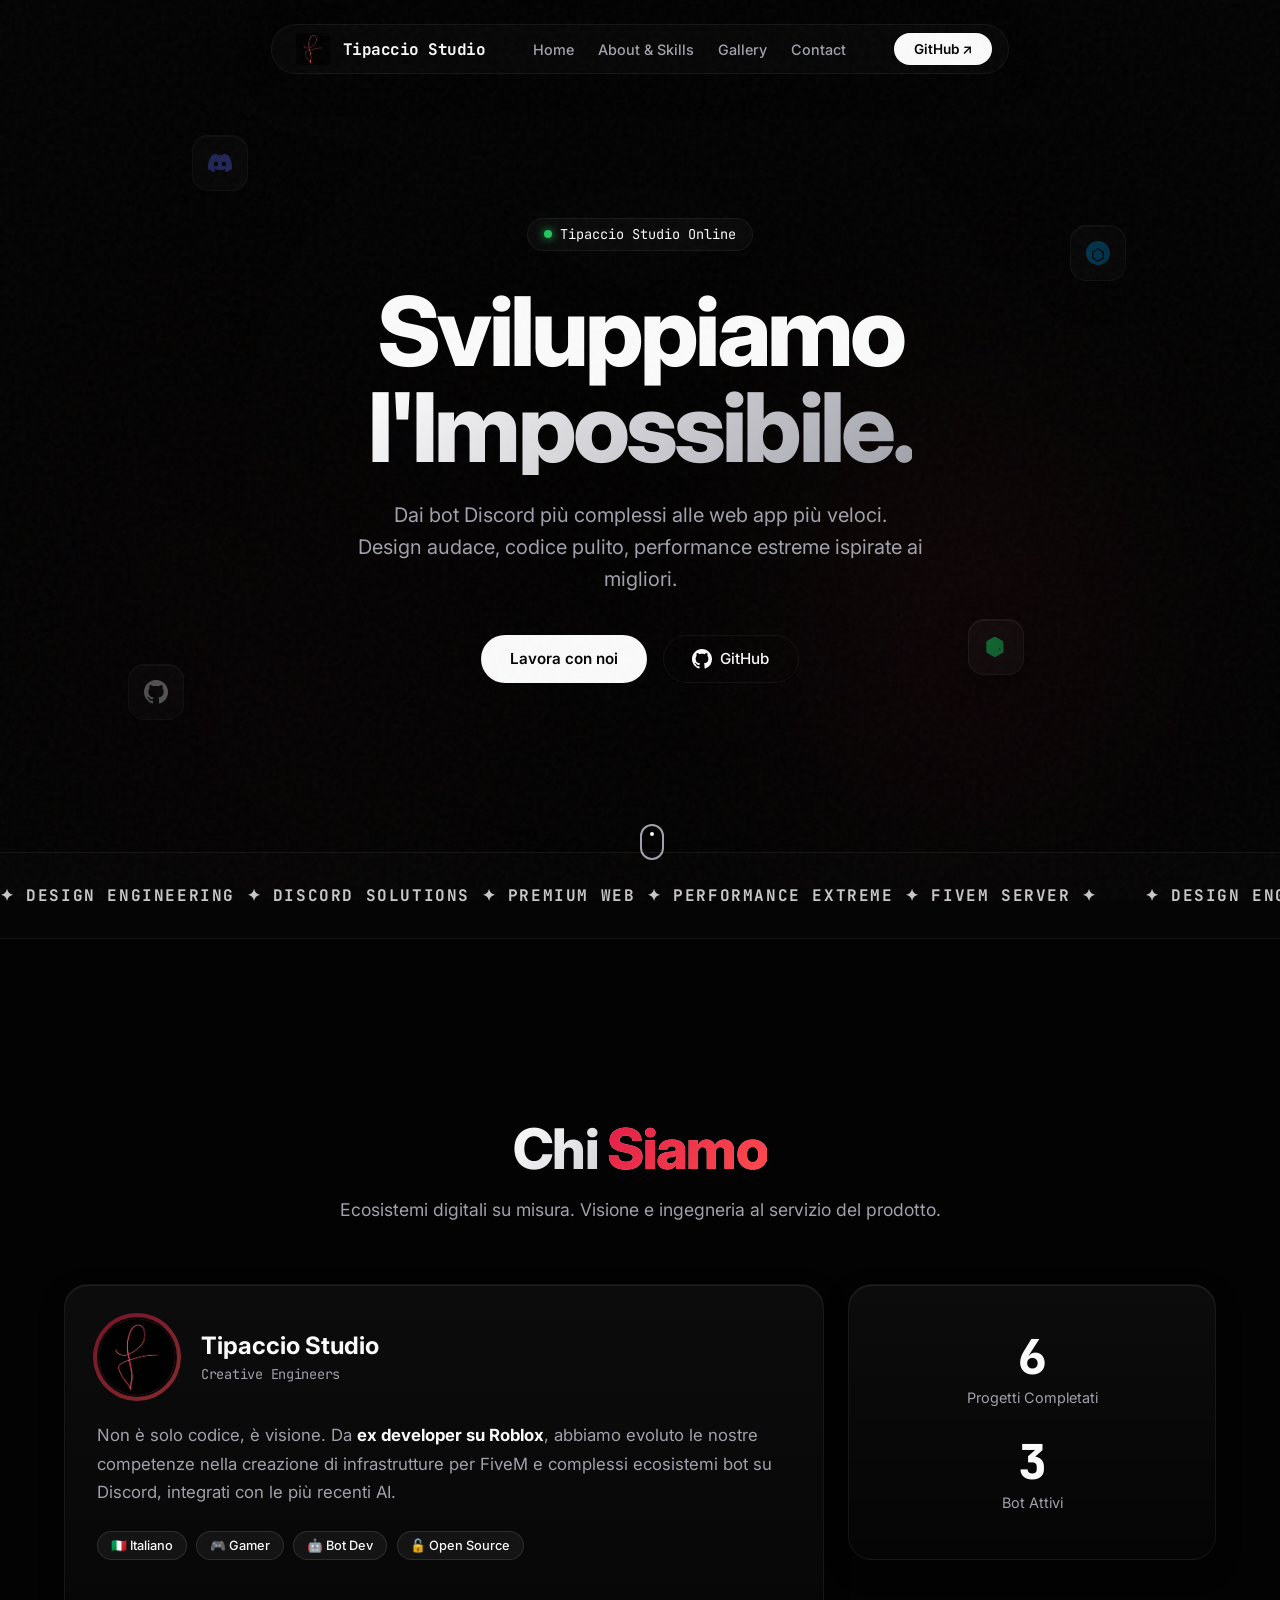
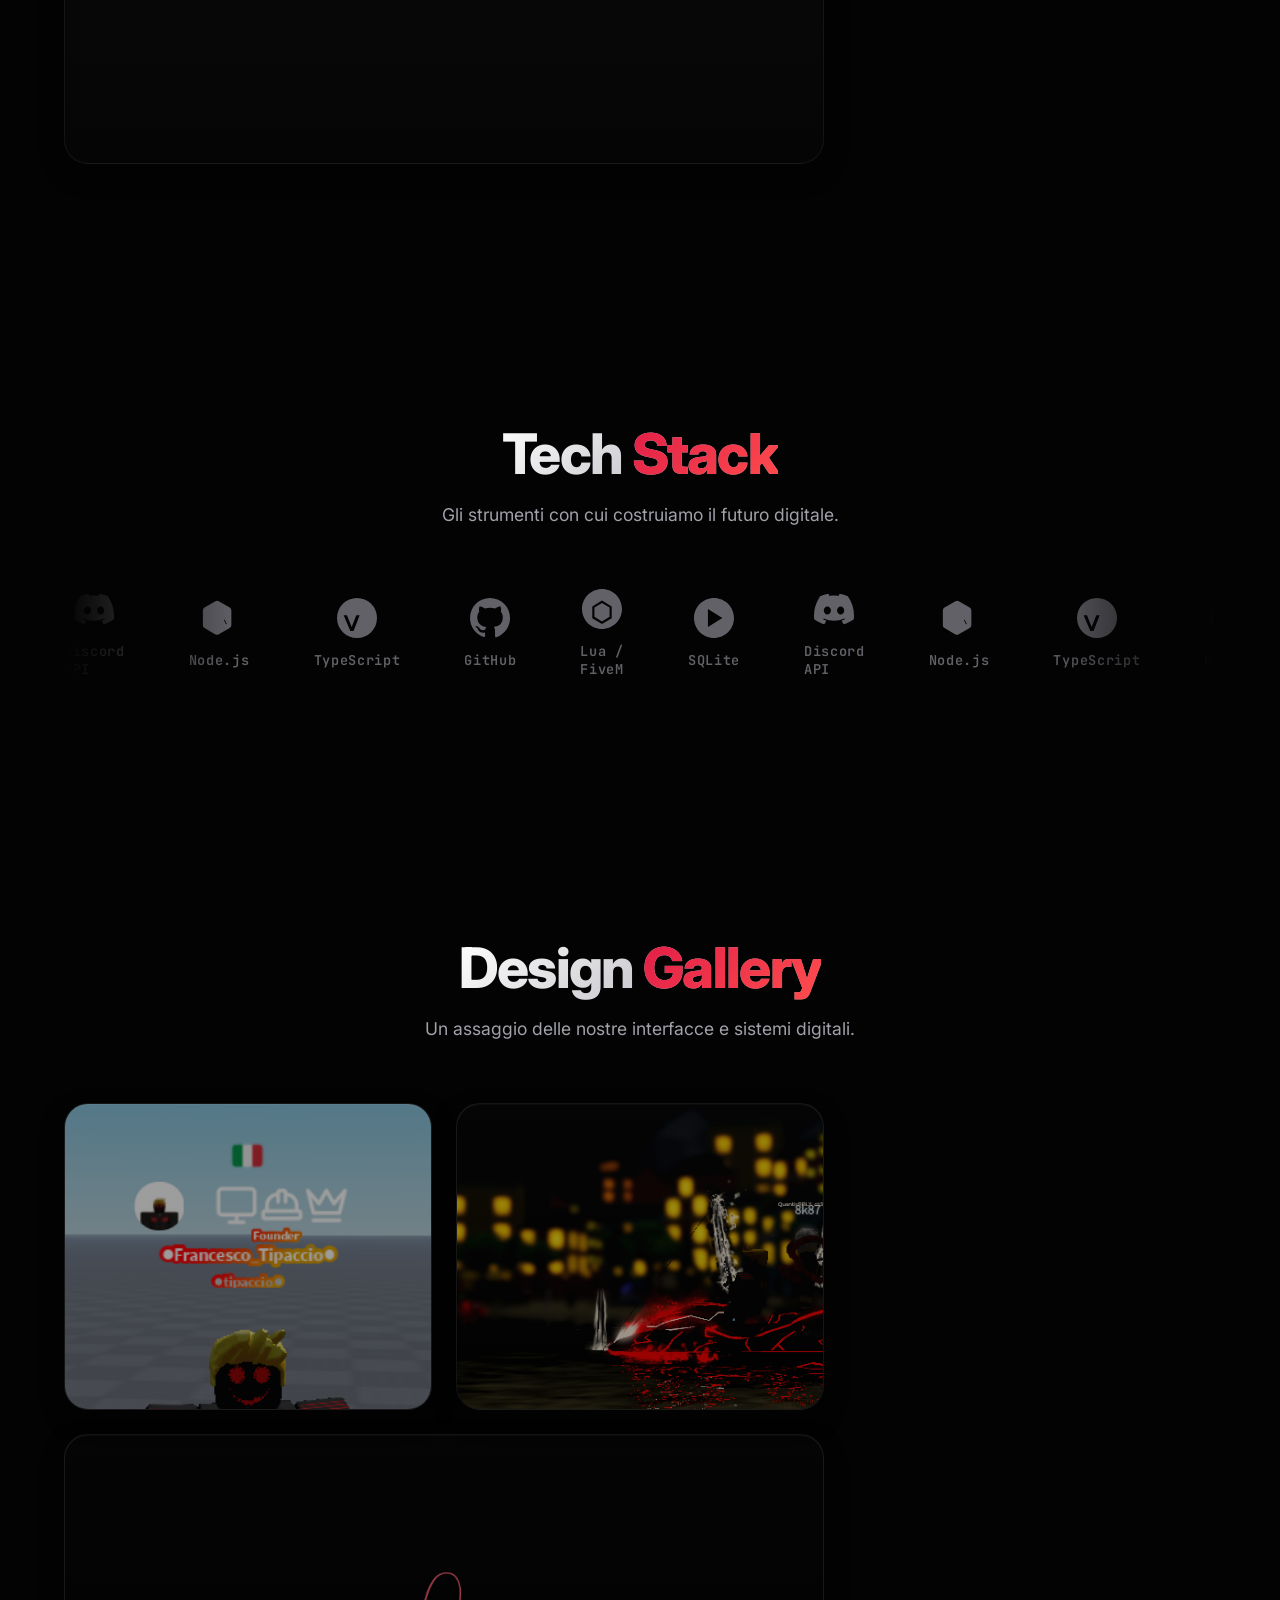
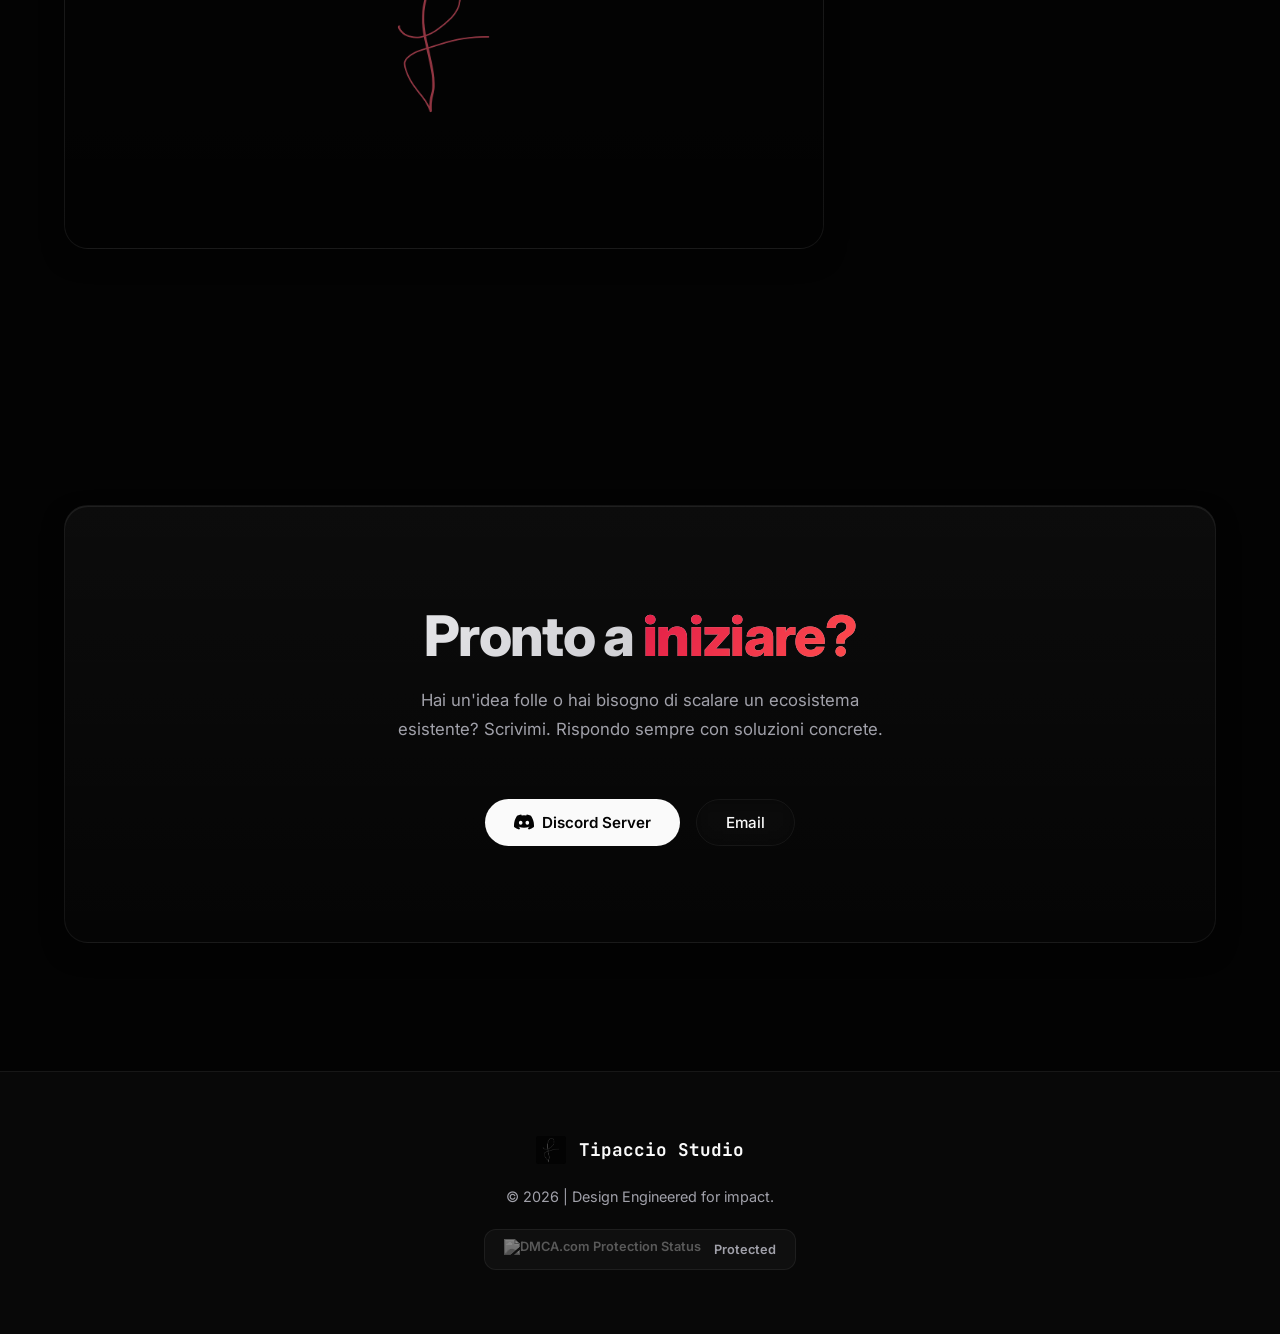
==== commit 056601bf: "344 343" ====
--- a/index.html
+++ b/index.html
@@ -9,207 +9,276 @@
     content="Portfolio personale di Tipaccio Studio, sviluppatore Discord bot, web dev e molto altro." />
   <link rel="preconnect" href="https://fonts.googleapis.com" />
   <link
-    href="https://fonts.googleapis.com/css2?family=Inter:wght@300;400;600;700;900&family=JetBrains+Mono:wght@400;700&display=swap"
+    href="https://fonts.googleapis.com/css2?family=Inter:wght@300;400;500;600;700;800;900&family=JetBrains+Mono:wght@400;700&display=swap"
     rel="stylesheet" />
   <link rel="stylesheet" href="style.css" />
 </head>
 
 <body>
+  <!-- NOISE OVERLAY -->
+  <div id="noise"></div>
+
   <!-- NAV -->
-  <nav id="navbar">
-    <div class="nav-inner">
-      <div class="nav-logo-container">
-        <img src="foto/logo.png" alt="Logo" class="nav-logo-img">
-        <span class="nav-logo">Tipaccio Studio</span>
-      </div>
-      <ul class="nav-links">
-        <li><a href="#hero">Home</a></li>
-        <li><a href="#about">About</a></li>
-        <li><a href="#skills">Skills</a></li>
-        <li><a href="#gallery">Galleria</a></li>
-        <li><a href="#contact">Contatti</a></li>
-      </ul>
-      <a class="btn-nav" href="https://github.com/tipaccio-studio" target="_blank">GitHub ↗</a>
-    </div>
-  </nav>
+  <div class="nav-wrapper">
+    <nav id="navbar">
+      <div class="nav-inner">
+        <div class="nav-logo-container">
+          <img src="foto/logo.png" alt="Logo" class="nav-logo-img">
+          <span class="nav-logo">Tipaccio Studio</span>
+        </div>
+        <ul class="nav-links">
+          <li><a href="#hero">Home</a></li>
+          <li><a href="#about">About & Skills</a></li>
+          <li><a href="#gallery">Gallery</a></li>
+          <li><a href="#contact">Contact</a></li>
+        </ul>
+        <a class="btn-nav magnetic" href="https://github.com/tipaccio-studio" target="_blank">
+          <span class="btn-text">GitHub ↗</span>
+        </a>
+      </div>
+    </nav>
+  </div>
 
   <!-- HERO -->
   <section id="hero">
-    <canvas id="particles"></canvas>
+    <canvas id="aurora-canvas"></canvas>
+    
+    <!-- Floating Icons in Background -->
+    <div class="floating-icon icon-1">
+      <svg viewBox="0 0 24 24" fill="currentColor" width="24" height="24"><path d="M20.317 4.3698a19.7913 19.7913 0 00-4.8851-1.5152.0741.0741 0 00-.0785.0371c-.211.3753-.4447.8648-.6083 1.2495-1.8447-.2762-3.68-.2762-5.4868 0-.1636-.3933-.4058-.8742-.6177-1.2495a.077.077 0 00-.0785-.037 19.7363 19.7363 0 00-4.8852 1.515.0699.0699 0 00-.0321.0277C.5334 9.0458-.319 13.5799.0992 18.0578a.0824.0824 0 00.0312.0561c2.0528 1.5076 4.0413 2.4228 5.9929 3.0294a.0777.0777 0 00.0842-.0276c.4616-.6304.8731-1.2952 1.226-1.9942a.076.076 0 00-.0416-.1057c-.6528-.2476-1.2743-.5495-1.8722-.8923a.077.077 0 01-.0076-.1277c.1258-.0943.2517-.1923.3718-.2914a.0743.0743 0 01.0776-.0105c3.9278 1.7933 8.18 1.7933 12.0614 0a.0739.0739 0 01.0785.0095c.1202.099.246.1981.3728.2924a.077.077 0 01-.0066.1276 12.2986 12.2986 0 01-1.873.8914.0766.0766 0 00-.0407.1067c.3604.698.7719 1.3628 1.225 1.9932a.076.076 0 00.0842.0286c1.961-.6067 3.9495-1.5219 6.0023-3.0294a.077.077 0 00.0313-.0552c.5004-5.177-.8382-9.6739-3.5485-13.6604a.061.061 0 00-.0312-.0286zM8.02 15.3312c-1.1825 0-2.1569-1.0857-2.1569-2.419 0-1.3332.9555-2.4189 2.1569-2.4189 1.2108 0 2.1757 1.0952 2.1568 2.419 0 1.3332-.9555 2.4189-2.1569 2.4189zm7.9748 0c-1.1825 0-2.1569-1.0857-2.1569-2.419 0-1.3332.9554-2.4189 2.1569-2.4189 1.2108 0 2.1757 1.0952 2.1568 2.419 0 1.3332-.946 2.4189-2.1568 2.4189Z"/></svg>
+    </div>
+    <div class="floating-icon icon-2">
+      <svg viewBox="0 0 24 24" fill="currentColor" width="24" height="24"><path d="M12 0C5.373 0 0 5.373 0 12s5.373 12 12 12 12-5.373 12-12S18.627 0 12 0zm5.82 17.514L12 21.055 6.18 17.514V10.43L12 6.89l5.82 3.541v7.083zM12 8.35L7.447 11.13v5.56l4.553 2.78 4.553-2.78v-5.56L12 8.35z"/></svg>
+    </div>
+    <div class="floating-icon icon-3">
+      <svg viewBox="0 0 24 24" fill="currentColor" width="24" height="24"><path d="M11.984 0A12 12 0 0 0 0 12a12 12 0 0 0 8.22 11.406c.6.11.82-.26.82-.577v-2.165c-3.338.726-4.042-1.41-4.042-1.41-.546-1.387-1.333-1.756-1.333-1.756-1.089-.745.083-.729.083-.729 1.205.084 1.839 1.237 1.839 1.237 1.07 1.834 2.807 1.304 3.492.997.107-.775.418-1.305.762-1.604-2.665-.305-5.467-1.334-5.467-5.931 0-1.311.469-2.381 1.236-3.221-.124-.303-.535-1.524.117-3.176 0 0 1.008-.322 3.301 1.23.957-.266 1.983-.399 3.003-.404 1.02.005 2.047.138 3.006.404 2.291-1.552 3.297-1.23 3.297-1.23.653 1.653.242 2.874.118 3.176.77.84 1.235 1.911 1.235 3.221 0 4.609-2.807 5.624-5.479 5.921.43.372.823 1.102.823 2.222v3.293c0 .319.218.694.825.576A12 12 0 0 0 24 12a12 12 0 0 0-12.016-12z"/></svg>
+    </div>
+    <div class="floating-icon icon-4">
+      <svg viewBox="0 0 24 24" fill="currentColor" width="24" height="24"><path d="M11.874 1.916a1.996 1.996 0 0 0-2.02.046L3.303 5.76a1.998 1.998 0 0 0-1.002 1.734v8.814A2 2 0 0 0 3.3 18.04l6.551 3.794a2.002 2.002 0 0 0 2.02-.046l6.551-3.794a1.998 1.998 0 0 0 1.002-1.734V7.495a2 2 0 0 0-1.001-1.734l-6.55-3.845Zm5.05 13.916-2.613-1.508c.554-.64 1.109-1.422 1.109-2.844 0-2.416-1.564-3.34-3.555-3.34-2.133 0-3.697 1.137-3.697 3.554 0 2.559 1.422 3.127 2.701 3.411 1.066.284 1.422.568 1.422 1.066 0 .64-.497 1.066-1.28 1.066-.782 0-1.28-.426-1.635-1.066L6.903 17.55C7.543 18.9 9.035 19.682 10.884 19.682c2.274 0 4.122-1.137 4.122-3.483 0-2.488-1.563-3.127-2.915-3.482-1.066-.284-1.28-.497-1.28-1.066 0-.568.497-.995 1.137-.995.71 0 1.209.426 1.493 1.066l2.488-1.35c-.64-1.208-1.635-1.848-3.057-1.848-2.274 0-3.909 1.137-3.909 3.34 0 2.416 1.563 3.127 2.843 3.411 1.066.284 1.35.568 1.35 1.137 0 .64-.568 1.066-1.35 1.066-1.066 0-1.635-.64-1.92-1.35L7.33 17.48c.782 1.563 2.345 2.416 4.265 2.416 2.488 0 4.336-1.35 4.336-3.837 0-2.559-1.492-3.127-2.985-3.482-1.066-.284-1.208-.497-1.208-1.066 0-.568.497-1.066 1.208-1.066.782 0 1.28.497 1.563 1.137Z"/></svg>
+    </div>
+
     <div class="hero-content">
-      <div class="badge">🔴 Tipaccio Studio Online</div>
-      <h1>Siamo <span class="gradient-text">Tipaccio Studio</span></h1>
-      <p class="hero-sub">Creative Devs · Discord Solutions · Web Experience</p>
-      <p class="hero-desc">Sviluppiamo l'impossibile. Dai bot Discord più complessi alle web app più veloci. <br>Design
-        audace, codice pulito, performance estreme.</p>
-      <div class="hero-btns">
-        <a href="#contact" class="btn-primary">Lavora con noi</a>
-        <a href="https://github.com/tipaccio-studio" target="_blank" class="btn-ghost">
-          <svg width="20" height="20" viewBox="0 0 24 24" fill="currentColor">
-            <path
-              d="M12 0C5.37 0 0 5.37 0 12c0 5.31 3.435 9.795 8.205 11.385.6.105.825-.255.825-.57 0-.285-.015-1.23-.015-2.235-3.015.555-3.795-.735-4.035-1.41-.135-.345-.72-1.41-1.23-1.695-.42-.225-1.02-.78-.015-.795.945-.015 1.62.87 1.845 1.23 1.08 1.815 2.805 1.305 3.495.99.105-.78.42-1.305.765-1.605-2.67-.3-5.46-1.335-5.46-5.925 0-1.305.465-2.385 1.23-3.225-.12-.3-.54-1.53.12-3.18 0 0 1.005-.315 3.3 1.23.96-.27 1.98-.405 3-.405s2.04.135 3 .405c2.295-1.56 3.3-1.23 3.3-1.23.66 1.65.24 2.88.12 3.18.765.84 1.23 1.905 1.23 3.225 0 4.605-2.805 5.625-5.475 5.925.435.375.81 1.095.81 2.22 0 1.605-.015 2.895-.015 3.3 0 .315.225.69.825.57A12.02 12.02 0 0 0 24 12c0-6.63-5.37-12-12-12z" />
-          </svg>
-          GitHub
+      <div class="badge blur-reveal" style="--delay: 0.1s">
+        <div class="badge-dot"></div>
+        Tipaccio Studio Online
+      </div>
+      <div class="hero-title-wrapper blur-reveal" style="--delay: 0.2s">
+        <h1>Sviluppiamo <br><span class="gradient-text silver-gradient">l'Impossibile.</span></h1>
+      </div>
+      <p class="hero-desc blur-reveal" style="--delay: 0.3s">Dai bot Discord più complessi alle web app più veloci. <br>Design audace, codice pulito, performance estreme ispirate ai migliori.</p>
+      <div class="hero-btns blur-reveal" style="--delay: 0.4s">
+        <a href="#contact" class="btn-primary magnetic"><span class="btn-text">Lavora con noi</span></a>
+        <a href="https://github.com/tipaccio-studio" target="_blank" class="btn-ghost magnetic">
+          <span class="btn-text">
+            <svg width="20" height="20" viewBox="0 0 24 24" fill="currentColor">
+              <path
+                d="M12 0C5.37 0 0 5.37 0 12c0 5.31 3.435 9.795 8.205 11.385.6.105.825-.255.825-.57 0-.285-.015-1.23-.015-2.235-3.015.555-3.795-.735-4.035-1.41-.135-.345-.72-1.41-1.23-1.695-.42-.225-1.02-.78-.015-.795.945-.015 1.62.87 1.845 1.23 1.08 1.815 2.805 1.305 3.495.99.105-.78.42-1.305.765-1.605-2.67-.3-5.46-1.335-5.46-5.925 0-1.305.465-2.385 1.23-3.225-.12-.3-.54-1.53.12-3.18 0 0 1.005-.315 3.3 1.23.96-.27 1.98-.405 3-.405s2.04.135 3 .405c2.295-1.56 3.3-1.23 3.3-1.23.66 1.65.24 2.88.12 3.18.765.84 1.23 1.905 1.23 3.225 0 4.605-2.805 5.625-5.475 5.925.435.375.81 1.095.81 2.22 0 1.605-.015 2.895-.015 3.3 0 .315.225.69.825.57A12.02 12.02 0 0 0 24 12c0-6.63-5.37-12-12-12z" />
+            </svg>
+            GitHub
+          </span>
         </a>
       </div>
     </div>
-    <div class="scroll-hint">scroll ↓</div>
-  </section>
-
-  <!-- ABOUT -->
-  <section id="about">
-    <div class="container">
-      <h2 class="section-title">Chi Siamo <span class="gradient-text">Tipaccio Studio</span></h2>
-      <div class="about-grid">
-        <div class="about-card glow-card">
-          <div class="about-avatar">
-            <div class="avatar-ring"></div>
-            <img src="foto/logo.png" alt="Avatar" class="avatar-img-round">
-          </div>
-          <div class="about-stats">
-            <div class="stat"><span class="stat-num" data-target="10">0</span><span class="stat-label">Progetti</span>
+    <div class="scroll-hint blur-reveal" style="--delay: 0.6s">
+      <div class="mouse"></div>
+    </div>
+  </section>
+
+  <!-- INFINITE MARQUEE -->
+  <div class="marquee-wrapper blur-reveal" style="--delay: 0.5s">
+    <div class="marquee-container">
+      <div class="marquee-content">
+        <span>✦ DESIGN ENGINEERING ✦ DISCORD SOLUTIONS ✦ PREMIUM WEB ✦ PERFORMANCE EXTREME ✦ FIVEM SERVER ✦</span>
+        <span>✦ DESIGN ENGINEERING ✦ DISCORD SOLUTIONS ✦ PREMIUM WEB ✦ PERFORMANCE EXTREME ✦ FIVEM SERVER ✦</span>
+      </div>
+    </div>
+  </div>
+
+  <!-- BENTO GRID (About & Skills) -->
+  <section id="about" class="container">
+    <div class="section-header blur-reveal">
+      <h2 class="section-title silver-gradient">Chi <span class="gradient-text">Siamo</span></h2>
+      <p class="section-subtitle">Ecosistemi digitali su misura. Visione e ingegneria al servizio del prodotto.</p>
+    </div>
+    
+    <div class="bento-grid">
+      <!-- Profile Box (Large) -->
+      <div class="bento-card bento-profile blur-reveal">
+        <div class="bento-spotlight"></div>
+        <div class="bento-content">
+          <div class="profile-header">
+            <div class="about-avatar">
+              <div class="avatar-ring"></div>
+              <img src="foto/logo.png" alt="Tipaccio Avatar" class="avatar-img-round">
             </div>
-            <div class="stat"><span class="stat-num" data-target="10">0</span><span class="stat-label">Anni exp.</span>
+            <div class="profile-info">
+              <h3>Tipaccio Studio</h3>
+              <span class="mono-sub">Creative Engineers</span>
             </div>
-            <div class="stat"><span class="stat-num" data-target="5">0</span><span class="stat-label">Bot Attivi</span>
-            </div>
-          </div>
-        </div>
-        <div class="about-text">
-          <p><strong>Tipaccio Studio</strong> non è solo codice, è visione. Con un passato come <strong>ex developer su
-              Roblox</strong>, abbiamo evoluto le nostre competenze nella creazione di ecosistemi digitali su misura:
-            dai bot Discord con integrazioni AI alla gestione di infrastrutture per FiveM.</p>
-          <p>La nostra missione è trasformare idee complesse in realtà funzionali e bellissime da vedere.</p>
+          </div>
+          <p class="bento-desc">Non è solo codice, è visione. Da <strong>ex developer su Roblox</strong>, abbiamo evoluto le nostre competenze nella creazione di infrastrutture per FiveM e complessi ecosistemi bot su Discord, integrati con le più recenti AI.</p>
           <div class="tags">
             <span class="tag">🇮🇹 Italiano</span>
             <span class="tag">🎮 Gamer</span>
             <span class="tag">🤖 Bot Dev</span>
             <span class="tag">🔓 Open Source</span>
-            <span class="tag">🧱 Roblox Dev</span>
-          </div>
-        </div>
-      </div>
-    </div>
-  </section>
-
-  <!-- SKILLS -->
-  <section id="skills">
-    <div class="container">
-      <h2 class="section-title">Le nostre <span class="gradient-text">Skills</span></h2>
-      <div class="skills-grid">
-        <div class="skill-card glow-card">
-          <div class="skill-icon">🌙</div>
-          <h3>Lua</h3>
-          <div class="skill-bar">
-            <div class="skill-fill" data-width="98"></div>
-          </div>
-          <span class="skill-pct">98%</span>
-        </div>
-        <div class="skill-card glow-card">
-          <div class="skill-icon">🤖</div>
-          <h3>Discord.js</h3>
-          <div class="skill-bar">
-            <div class="skill-fill" data-width="59"></div>
-          </div>
-          <span class="skill-pct">59%</span>
-        </div>
-        <div class="skill-card glow-card">
-          <div class="skill-icon">🗄️</div>
-          <h3>SQLite / DB</h3>
-          <div class="skill-bar">
-            <div class="skill-fill" data-width="50"></div>
-          </div>
-          <span class="skill-pct">50%</span>
-        </div>
-        <div class="skill-card glow-card">
-          <div class="skill-icon">🌐</div>
-          <h3>HTML / CSS</h3>
-          <div class="skill-bar">
-            <div class="skill-fill" data-width="85"></div>
-          </div>
-          <span class="skill-pct">85%</span>
-        </div>
-        <div class="skill-card glow-card">
-          <div class="skill-icon">⚙️</div>
-          <h3>Node.js</h3>
-          <div class="skill-bar">
-            <div class="skill-fill" data-width="88"></div>
-          </div>
-          <span class="skill-pct">88%</span>
-        </div>
-        <div class="skill-card glow-card">
-          <div class="skill-icon">🔧</div>
-          <h3>Git / GitHub</h3>
-          <div class="skill-bar">
-            <div class="skill-fill" data-width="75"></div>
-          </div>
-          <span class="skill-pct">75%</span>
-        </div>
-      </div>
-    </div>
-  </section>
-
-  </section>
-
-  <!-- GALLERY -->
-  <section id="gallery">
-    <div class="container">
-      <h2 class="section-title">La nostra <span class="gradient-text">Galleria</span></h2>
-      <div class="gallery-grid">
-        <div class="gallery-item glow-card">
-          <img src="foto/Immagine 2025-12-22 192013.png" alt="Work 1">
-        </div>
-        <div class="gallery-item glow-card">
-          <img src="foto/Immagine 2025-12-30 215100.png" alt="Work 2">
-        </div>
-        <div class="gallery-item glow-card">
-          <img src="foto/Group 10.png" alt="Work 3">
-        </div>
+          </div>
+        </div>
+      </div>
+
+      <!-- Stats Box -->
+      <div class="bento-card bento-stats blur-reveal" style="--delay: 0.1s">
+        <div class="bento-spotlight"></div>
+        <div class="bento-content">
+          <div class="stat-group">
+            <div class="stat-num" data-target="10">0</div>
+            <div class="stat-label">Progetti Completati</div>
+          </div>
+          <div class="stat-group">
+            <div class="stat-num" data-target="5">0</div>
+            <div class="stat-label">Bot Attivi</div>
+          </div>
+        </div>
+      </div>
+
+    </div>
+  </section>
+
+  <!-- SKILLS LOGOS (21st.dev logos3 style) -->
+  <section id="skills" class="container">
+    <div class="section-header blur-reveal">
+      <h2 class="section-title silver-gradient">Tech <span class="gradient-text">Stack</span></h2>
+      <p class="section-subtitle">Gli strumenti con cui costruiamo il futuro digitale.</p>
+    </div>
+    
+    <div class="logos3-wrapper blur-reveal" style="--delay: 0.1s">
+      <div class="logos3-container">
+        <div class="logos3-track">
+          <!-- Logo Items -->
+          <div class="logo-item">
+            <svg viewBox="0 0 24 24" width="40" height="40" fill="currentColor"><path d="M20.317 4.3698a19.7913 19.7913 0 00-4.8851-1.5152.0741.0741 0 00-.0785.0371c-.211.3753-.4447.8648-.6083 1.2495-1.8447-.2762-3.68-.2762-5.4868 0-.1636-.3933-.4058-.8742-.6177-1.2495a.077.077 0 00-.0785-.037 19.7363 19.7363 0 00-4.8852 1.515.0699.0699 0 00-.0321.0277C.5334 9.0458-.319 13.5799.0992 18.0578a.0824.0824 0 00.0312.0561c2.0528 1.5076 4.0413 2.4228 5.9929 3.0294a.0777.0777 0 00.0842-.0276c.4616-.6304.8731-1.2952 1.226-1.9942a.076.076 0 00-.0416-.1057c-.6528-.2476-1.2743-.5495-1.8722-.8923a.077.077 0 01-.0076-.1277c.1258-.0943.2517-.1923.3718-.2914a.0743.0743 0 01.0776-.0105c3.9278 1.7933 8.18 1.7933 12.0614 0a.0739.0739 0 01.0785.0095c.1202.099.246.1981.3728.2924a.077.077 0 01-.0066.1276 12.2986 12.2986 0 01-1.873.8914.0766.0766 0 00-.0407.1067c.3604.698.7719 1.3628 1.225 1.9932a.076.076 0 00.0842.0286c1.961-.6067 3.9495-1.5219 6.0023-3.0294a.077.077 0 00.0313-.0552c.5004-5.177-.8382-9.6739-3.5485-13.6604a.061.061 0 00-.0312-.0286zM8.02 15.3312c-1.1825 0-2.1569-1.0857-2.1569-2.419 0-1.3332.9555-2.4189 2.1569-2.4189 1.2108 0 2.1757 1.0952 2.1568 2.419 0 1.3332-.9555 2.4189-2.1569 2.4189zm7.9748 0c-1.1825 0-2.1569-1.0857-2.1569-2.419 0-1.3332.9554-2.4189 2.1569-2.4189 1.2108 0 2.1757 1.0952 2.1568 2.419 0 1.3332-.946 2.4189-2.1568 2.4189Z"/></svg>
+            <span>Discord API</span>
+          </div>
+          <div class="logo-item">
+            <svg viewBox="0 0 24 24" width="40" height="40" fill="currentColor"><path d="M11.874 1.916a1.996 1.996 0 0 0-2.02.046L3.303 5.76a1.998 1.998 0 0 0-1.002 1.734v8.814A2 2 0 0 0 3.3 18.04l6.551 3.794a2.002 2.002 0 0 0 2.02-.046l6.551-3.794a1.998 1.998 0 0 0 1.002-1.734V7.495a2 2 0 0 0-1.001-1.734l-6.55-3.845Zm5.05 13.916-2.613-1.508c.554-.64 1.109-1.422 1.109-2.844 0-2.416-1.564-3.34-3.555-3.34-2.133 0-3.697 1.137-3.697 3.554 0 2.559 1.422 3.127 2.701 3.411 1.066.284 1.422.568 1.422 1.066 0 .64-.497 1.066-1.28 1.066-.782 0-1.28-.426-1.635-1.066L6.903 17.55C7.543 18.9 9.035 19.682 10.884 19.682c2.274 0 4.122-1.137 4.122-3.483 0-2.488-1.563-3.127-2.915-3.482-1.066-.284-1.28-.497-1.28-1.066 0-.568.497-.995 1.137-.995.71 0 1.209.426 1.493 1.066l2.488-1.35c-.64-1.208-1.635-1.848-3.057-1.848-2.274 0-3.909 1.137-3.909 3.34 0 2.416 1.563 3.127 2.843 3.411 1.066.284 1.35.568 1.35 1.137 0 .64-.568 1.066-1.35 1.066-1.066 0-1.635-.64-1.92-1.35L7.33 17.48c.782 1.563 2.345 2.416 4.265 2.416 2.488 0 4.336-1.35 4.336-3.837 0-2.559-1.492-3.127-2.985-3.482-1.066-.284-1.208-.497-1.208-1.066 0-.568.497-1.066 1.208-1.066.782 0 1.28.497 1.563 1.137Z"/></svg>
+            <span>Node.js</span>
+          </div>
+          <div class="logo-item">
+            <svg viewBox="0 0 24 24" width="40" height="40" fill="currentColor"><path d="M12 24a12 12 0 1 0 0-24 12 12 0 0 0 0 24zm-2.08-4.22h-1.9L4 10.36h1.96l2.84 7.02 2.8-7.02h2l-3.68 9.42zm4.36-.08h1.86v-9.4h-1.86v9.4z"/></svg>
+            <span>TypeScript</span>
+          </div>
+          <div class="logo-item">
+            <svg viewBox="0 0 24 24" width="40" height="40" fill="currentColor"><path d="M11.984 0A12 12 0 0 0 0 12a12 12 0 0 0 8.22 11.406c.6.11.82-.26.82-.577v-2.165c-3.338.726-4.042-1.41-4.042-1.41-.546-1.387-1.333-1.756-1.333-1.756-1.089-.745.083-.729.083-.729 1.205.084 1.839 1.237 1.839 1.237 1.07 1.834 2.807 1.304 3.492.997.107-.775.418-1.305.762-1.604-2.665-.305-5.467-1.334-5.467-5.931 0-1.311.469-2.381 1.236-3.221-.124-.303-.535-1.524.117-3.176 0 0 1.008-.322 3.301 1.23.957-.266 1.983-.399 3.003-.404 1.02.005 2.047.138 3.006.404 2.291-1.552 3.297-1.23 3.297-1.23.653 1.653.242 2.874.118 3.176.77.84 1.235 1.911 1.235 3.221 0 4.609-2.807 5.624-5.479 5.921.43.372.823 1.102.823 2.222v3.293c0 .319.218.694.825.576A12 12 0 0 0 24 12a12 12 0 0 0-12.016-12z"/></svg>
+            <span>GitHub</span>
+          </div>
+          <div class="logo-item">
+            <svg viewBox="0 0 24 24" width="40" height="40" fill="currentColor"><path d="M12 0C5.373 0 0 5.373 0 12s5.373 12 12 12 12-5.373 12-12S18.627 0 12 0zm5.82 17.514L12 21.055 6.18 17.514V10.43L12 6.89l5.82 3.541v7.083zM12 8.35L7.447 11.13v5.56l4.553 2.78 4.553-2.78v-5.56L12 8.35z"/></svg>
+            <span>Lua / FiveM</span>
+          </div>
+          <div class="logo-item">
+            <svg viewBox="0 0 24 24" width="40" height="40" fill="currentColor"><path d="M12 24c6.627 0 12-5.373 12-12S18.627 0 12 0 0 5.373 0 12s5.373 12 12 12zM8.36 17.33V6.67l8.64 5.33-8.64 5.33z"/></svg>
+            <span>SQLite</span>
+          </div>
+        </div>
+        <!-- Duplicate for infinite scroll -->
+        <div class="logos3-track" aria-hidden="true">
+          <!-- Logo Items -->
+          <div class="logo-item">
+            <svg viewBox="0 0 24 24" width="40" height="40" fill="currentColor"><path d="M20.317 4.3698a19.7913 19.7913 0 00-4.8851-1.5152.0741.0741 0 00-.0785.0371c-.211.3753-.4447.8648-.6083 1.2495-1.8447-.2762-3.68-.2762-5.4868 0-.1636-.3933-.4058-.8742-.6177-1.2495a.077.077 0 00-.0785-.037 19.7363 19.7363 0 00-4.8852 1.515.0699.0699 0 00-.0321.0277C.5334 9.0458-.319 13.5799.0992 18.0578a.0824.0824 0 00.0312.0561c2.0528 1.5076 4.0413 2.4228 5.9929 3.0294a.0777.0777 0 00.0842-.0276c.4616-.6304.8731-1.2952 1.226-1.9942a.076.076 0 00-.0416-.1057c-.6528-.2476-1.2743-.5495-1.8722-.8923a.077.077 0 01-.0076-.1277c.1258-.0943.2517-.1923.3718-.2914a.0743.0743 0 01.0776-.0105c3.9278 1.7933 8.18 1.7933 12.0614 0a.0739.0739 0 01.0785.0095c.1202.099.246.1981.3728.2924a.077.077 0 01-.0066.1276 12.2986 12.2986 0 01-1.873.8914.0766.0766 0 00-.0407.1067c.3604.698.7719 1.3628 1.225 1.9932a.076.076 0 00.0842.0286c1.961-.6067 3.9495-1.5219 6.0023-3.0294a.077.077 0 00.0313-.0552c.5004-5.177-.8382-9.6739-3.5485-13.6604a.061.061 0 00-.0312-.0286zM8.02 15.3312c-1.1825 0-2.1569-1.0857-2.1569-2.419 0-1.3332.9555-2.4189 2.1569-2.4189 1.2108 0 2.1757 1.0952 2.1568 2.419 0 1.3332-.9555 2.4189-2.1569 2.4189zm7.9748 0c-1.1825 0-2.1569-1.0857-2.1569-2.419 0-1.3332.9554-2.4189 2.1569-2.4189 1.2108 0 2.1757 1.0952 2.1568 2.419 0 1.3332-.946 2.4189-2.1568 2.4189Z"/></svg>
+            <span>Discord API</span>
+          </div>
+          <div class="logo-item">
+            <svg viewBox="0 0 24 24" width="40" height="40" fill="currentColor"><path d="M11.874 1.916a1.996 1.996 0 0 0-2.02.046L3.303 5.76a1.998 1.998 0 0 0-1.002 1.734v8.814A2 2 0 0 0 3.3 18.04l6.551 3.794a2.002 2.002 0 0 0 2.02-.046l6.551-3.794a1.998 1.998 0 0 0 1.002-1.734V7.495a2 2 0 0 0-1.001-1.734l-6.55-3.845Zm5.05 13.916-2.613-1.508c.554-.64 1.109-1.422 1.109-2.844 0-2.416-1.564-3.34-3.555-3.34-2.133 0-3.697 1.137-3.697 3.554 0 2.559 1.422 3.127 2.701 3.411 1.066.284 1.422.568 1.422 1.066 0 .64-.497 1.066-1.28 1.066-.782 0-1.28-.426-1.635-1.066L6.903 17.55C7.543 18.9 9.035 19.682 10.884 19.682c2.274 0 4.122-1.137 4.122-3.483 0-2.488-1.563-3.127-2.915-3.482-1.066-.284-1.28-.497-1.28-1.066 0-.568.497-.995 1.137-.995.71 0 1.209.426 1.493 1.066l2.488-1.35c-.64-1.208-1.635-1.848-3.057-1.848-2.274 0-3.909 1.137-3.909 3.34 0 2.416 1.563 3.127 2.843 3.411 1.066.284 1.35.568 1.35 1.137 0 .64-.568 1.066-1.35 1.066-1.066 0-1.635-.64-1.92-1.35L7.33 17.48c.782 1.563 2.345 2.416 4.265 2.416 2.488 0 4.336-1.35 4.336-3.837 0-2.559-1.492-3.127-2.985-3.482-1.066-.284-1.208-.497-1.208-1.066 0-.568.497-1.066 1.208-1.066.782 0 1.28.497 1.563 1.137Z"/></svg>
+            <span>Node.js</span>
+          </div>
+          <div class="logo-item">
+            <svg viewBox="0 0 24 24" width="40" height="40" fill="currentColor"><path d="M12 24a12 12 0 1 0 0-24 12 12 0 0 0 0 24zm-2.08-4.22h-1.9L4 10.36h1.96l2.84 7.02 2.8-7.02h2l-3.68 9.42zm4.36-.08h1.86v-9.4h-1.86v9.4z"/></svg>
+            <span>TypeScript</span>
+          </div>
+          <div class="logo-item">
+            <svg viewBox="0 0 24 24" width="40" height="40" fill="currentColor"><path d="M11.984 0A12 12 0 0 0 0 12a12 12 0 0 0 8.22 11.406c.6.11.82-.26.82-.577v-2.165c-3.338.726-4.042-1.41-4.042-1.41-.546-1.387-1.333-1.756-1.333-1.756-1.089-.745.083-.729.083-.729 1.205.084 1.839 1.237 1.839 1.237 1.07 1.834 2.807 1.304 3.492.997.107-.775.418-1.305.762-1.604-2.665-.305-5.467-1.334-5.467-5.931 0-1.311.469-2.381 1.236-3.221-.124-.303-.535-1.524.117-3.176 0 0 1.008-.322 3.301 1.23.957-.266 1.983-.399 3.003-.404 1.02.005 2.047.138 3.006.404 2.291-1.552 3.297-1.23 3.297-1.23.653 1.653.242 2.874.118 3.176.77.84 1.235 1.911 1.235 3.221 0 4.609-2.807 5.624-5.479 5.921.43.372.823 1.102.823 2.222v3.293c0 .319.218.694.825.576A12 12 0 0 0 24 12a12 12 0 0 0-12.016-12z"/></svg>
+            <span>GitHub</span>
+          </div>
+          <div class="logo-item">
+            <svg viewBox="0 0 24 24" width="40" height="40" fill="currentColor"><path d="M12 0C5.373 0 0 5.373 0 12s5.373 12 12 12 12-5.373 12-12S18.627 0 12 0zm5.82 17.514L12 21.055 6.18 17.514V10.43L12 6.89l5.82 3.541v7.083zM12 8.35L7.447 11.13v5.56l4.553 2.78 4.553-2.78v-5.56L12 8.35z"/></svg>
+            <span>Lua / FiveM</span>
+          </div>
+          <div class="logo-item">
+            <svg viewBox="0 0 24 24" width="40" height="40" fill="currentColor"><path d="M12 24c6.627 0 12-5.373 12-12S18.627 0 12 0 0 5.373 0 12s5.373 12 12 12zM8.36 17.33V6.67l8.64 5.33-8.64 5.33z"/></svg>
+            <span>SQLite</span>
+          </div>
+        </div>
+      </div>
+    </div>
+  </section>
+
+  <!-- GALLERY BENTO -->
+  <section id="gallery" class="container">
+    <div class="section-header blur-reveal">
+      <h2 class="section-title silver-gradient">Design <span class="gradient-text">Gallery</span></h2>
+      <p class="section-subtitle">Un assaggio delle nostre interfacce e sistemi digitali.</p>
+    </div>
+    
+    <div class="bento-grid gallery-grid">
+      <div class="bento-card bento-img blur-reveal">
+        <div class="bento-spotlight"></div>
+        <img src="foto/Immagine 2025-12-22 192013.png" alt="Work 1">
+      </div>
+      <div class="bento-card bento-img blur-reveal" style="--delay: 0.1s">
+        <div class="bento-spotlight"></div>
+        <img src="foto/Immagine 2025-12-30 215100.png" alt="Work 2">
+      </div>
+      <div class="bento-card bento-img bento-col-span-2 blur-reveal" style="--delay: 0.2s">
+        <div class="bento-spotlight"></div>
+        <img src="foto/Group 10.png" alt="Work 3">
       </div>
     </div>
   </section>
 
   <!-- CONTACT -->
-  <section id="contact">
-    <div class="container">
-      <h2 class="section-title">Contattami</h2>
-      <div class="contact-box glow-card">
-        <p>Hai un progetto o vuoi collaborare? Scrivimi!</p>
+  <section id="contact" class="container">
+    <div class="bento-card bento-contact blur-reveal">
+      <div class="bento-spotlight"></div>
+      <div class="bento-content text-center">
+        <h2 class="section-title silver-gradient">Pronto a <span class="gradient-text">iniziare?</span></h2>
+        <p class="bento-desc max-w-md mx-auto">Hai un'idea folle o hai bisogno di scalare un ecosistema esistente? Scrivimi. Rispondo sempre con soluzioni concrete.</p>
+        
         <div class="contact-links">
-          <a href="https://github.com/tipaccio-studio" target="_blank" class="contact-btn github">
-            <svg width="22" height="22" viewBox="0 0 24 24" fill="currentColor">
-              <path
-                d="M12 0C5.37 0 0 5.37 0 12c0 5.31 3.435 9.795 8.205 11.385.6.105.825-.255.825-.57 0-.285-.015-1.23-.015-2.235-3.015.555-3.795-.735-4.035-1.41-.135-.345-.72-1.41-1.23-1.695-.42-.225-1.02-.78-.015-.795.945-.015 1.62.87 1.845 1.23 1.08 1.815 2.805 1.305 3.495.99.105-.78.42-1.305.765-1.605-2.67-.3-5.46-1.335-5.46-5.925 0-1.305.465-2.385 1.23-3.225-.12-.3-.54-1.53.12-3.18 0 0 1.005-.315 3.3 1.23.96-.27 1.98-.405 3-.405s2.04.135 3 .405c2.295-1.56 3.3-1.23 3.3-1.23.66 1.65.24 2.88.12 3.18.765.84 1.23 1.905 1.23 3.225 0 4.605-2.805 5.625-5.475 5.925.435.375.81 1.095.81 2.22 0 1.605-.015 2.895-.015 3.3 0 .315.225.69.825.57A12.02 12.02 0 0 0 24 12c0-6.63-5.37-12-12-12z" />
-            </svg>
-            GitHub
+          <a href="https://discord.gg/A3NSJwWdxm" target="_blank" class="btn-primary magnetic">
+            <span class="btn-text">
+              <svg width="20" height="20" viewBox="0 0 24 24" fill="currentColor">
+                <path d="M20.317 4.37a19.791 19.791 0 0 0-4.885-1.515.074.074 0 0 0-.079.037c-.21.375-.444.864-.608 1.25a18.27 18.27 0 0 0-5.487 0 12.64 12.64 0 0 0-.617-1.25.077.077 0 0 0-.079-.037A19.736 19.736 0 0 0 3.677 4.37a.07.07 0 0 0-.032.027C.533 9.046-.32 13.58.099 18.057.1 18.08.114 18.1.132 18.11a19.9 19.9 0 0 0 5.993 3.03.078.078 0 0 0 .084-.028 14.09 14.09 0 0 0 1.226-1.994.076.076 0 0 0-.041-.106 13.107 13.107 0 0 1-1.872-.892.077.077 0 0 1-.008-.128 10.2 10.2 0 0 0 .372-.292.074.074 0 0 1 .077-.01c3.928 1.793 8.18 1.793 12.062 0a.074.074 0 0 1 .078.01c.12.098.246.198.373.292a.077.077 0 0 1-.006.127 12.299 12.299 0 0 1-1.873.892.077.077 0 0 0-.041.107c.36.698.772 1.362 1.225 1.993a.076.076 0 0 0 .084.028 19.839 19.839 0 0 0 6.002-3.03.077.077 0 0 0 .032-.054c.5-5.177-.838-9.674-3.549-13.66a.061.061 0 0 0-.031-.03zM8.02 15.33c-1.183 0-2.157-1.085-2.157-2.419 0-1.333.956-2.419 2.157-2.419 1.21 0 2.176 1.096 2.157 2.42 0 1.333-.956 2.418-2.157 2.418zm7.975 0c-1.183 0-2.157-1.085-2.157-2.419 0-1.333.955-2.419 2.157-2.419 1.21 0 2.176 1.096 2.157 2.42 0 1.333-.946 2.418-2.157 2.418z" />
+              </svg>
+              Discord Server
+            </span>
           </a>
-          <a href="https://discord.gg/A3NSJwWdxm" target="_blank" class="contact-btn discord">
-            <svg width="22" height="22" viewBox="0 0 24 24" fill="currentColor">
-              <path
-                d="M20.317 4.37a19.791 19.791 0 0 0-4.885-1.515.074.074 0 0 0-.079.037c-.21.375-.444.864-.608 1.25a18.27 18.27 0 0 0-5.487 0 12.64 12.64 0 0 0-.617-1.25.077.077 0 0 0-.079-.037A19.736 19.736 0 0 0 3.677 4.37a.07.07 0 0 0-.032.027C.533 9.046-.32 13.58.099 18.057.1 18.08.114 18.1.132 18.11a19.9 19.9 0 0 0 5.993 3.03.078.078 0 0 0 .084-.028 14.09 14.09 0 0 0 1.226-1.994.076.076 0 0 0-.041-.106 13.107 13.107 0 0 1-1.872-.892.077.077 0 0 1-.008-.128 10.2 10.2 0 0 0 .372-.292.074.074 0 0 1 .077-.01c3.928 1.793 8.18 1.793 12.062 0a.074.074 0 0 1 .078.01c.12.098.246.198.373.292a.077.077 0 0 1-.006.127 12.299 12.299 0 0 1-1.873.892.077.077 0 0 0-.041.107c.36.698.772 1.362 1.225 1.993a.076.076 0 0 0 .084.028 19.839 19.839 0 0 0 6.002-3.03.077.077 0 0 0 .032-.054c.5-5.177-.838-9.674-3.549-13.66a.061.061 0 0 0-.031-.03zM8.02 15.33c-1.183 0-2.157-1.085-2.157-2.419 0-1.333.956-2.419 2.157-2.419 1.21 0 2.176 1.096 2.157 2.42 0 1.333-.956 2.418-2.157 2.418zm7.975 0c-1.183 0-2.157-1.085-2.157-2.419 0-1.333.955-2.419 2.157-2.419 1.21 0 2.176 1.096 2.157 2.42 0 1.333-.946 2.418-2.157 2.418z" />
-            </svg>
-            Discord
+          <a href="mailto:info@tipacciostudio.com" class="btn-ghost magnetic">
+            <span class="btn-text">Email</span>
           </a>
         </div>
-        <p class="contact-note">Rispondo sempre! 🚀</p>
       </div>
     </div>
   </section>
 
   <footer>
     <div class="footer-content">
-      <p><strong>Tipaccio Studio</strong> | Tutti i diritti riservati.</p>
+      <div class="footer-logo">
+        <img src="foto/logo.png" alt="Logo">
+        <span>Tipaccio Studio</span>
+      </div>
+      <p class="footer-copy">&copy; <span id="year"></span> | Design Engineered for impact.</p>
       <div class="dmca-container">
         <a href="https://www.dmca.com/Protection/Status.aspx?ID=44750662-2386-4e41-b00a-5552764fe6c6&refurl=https://tipaccio-studio.github.io/tipaccio-studio-wed" title="DMCA.com Protection Status" class="btn-dmca"> 
           <img src="https://images.dmca.com/Badges/dmca-badge-w100-5x1-10.png?ID=44750662-2386-4e41-b00a-5552764fe6c6" alt="DMCA.com Protection Status" />
           <span>Protected</span>
         </a>
-        <script src="https://images.dmca.com/Badges/DMCABadgeHelper.min.js"></script>
       </div>
     </div>
   </footer>
 
   <script src="script.js"></script>
+  <!-- DMCA script -->
+  <script src="https://images.dmca.com/Badges/DMCABadgeHelper.min.js"></script>
 </body>
 
 </html>
--- a/style.css
+++ b/style.css
@@ -2,72 +2,154 @@
 *, *::before, *::after { box-sizing: border-box; margin: 0; padding: 0; }
 
 :root {
-  --bg: #050505;
-  --bg2: #0a0a0a;
-  --card: #0f0f0f;
-  --border: rgba(220, 38, 38, 0.2);
-  --red: #dc2626;
-  --red-glow: #ef4444;
-  --dark-red: #991b1b;
-  --text: #f3f4f6;
-  --muted: #9ca3af;
-  --gradient: linear-gradient(135deg, var(--red), var(--dark-red));
-  --glow: 0 0 30px rgba(220, 38, 38, 0.25);
-}
-
-html { scroll-behavior: smooth; }
-
+  --bg: #030303;
+  --bg2: #080808;
+  --card-bg: rgba(255, 255, 255, 0.02);
+  --card-border: rgba(255, 255, 255, 0.06);
+  --card-border-hover: rgba(220, 38, 38, 0.4);
+  --red: #e11d48;
+  --red-glow: #fb7185;
+  --dark-red: #9f1239;
+  --text: #fafafa;
+  --muted: #a1a1aa;
+  --gradient: linear-gradient(135deg, var(--red), #ff4d4d);
+  --silver-grad: linear-gradient(135deg, #ffffff 0%, #a1a1aa 100%);
+  --glow: 0 0 40px rgba(225, 29, 72, 0.15);
+  
+  --font-sans: 'Inter', -apple-system, BlinkMacSystemFont, sans-serif;
+  --font-mono: 'JetBrains Mono', ui-monospace, monospace;
+}
+
+html { scroll-behavior: smooth; background: var(--bg); color: var(--text); }
 body {
-  font-family: 'Inter', sans-serif;
-  background: var(--bg);
+  font-family: var(--font-sans);
+  overflow-x: hidden;
+  -webkit-font-smoothing: antialiased;
+}
+
+/* ===== SCROLLBAR ===== */
+::-webkit-scrollbar { width: 8px; }
+::-webkit-scrollbar-track { background: var(--bg); }
+::-webkit-scrollbar-thumb { background: rgba(255,255,255,0.1); border-radius: 4px; }
+::-webkit-scrollbar-thumb:hover { background: rgba(255,255,255,0.2); }
+
+/* ===== UTILITIES ===== */
+.gradient-text {
+  background: var(--gradient);
+  -webkit-background-clip: text;
+  background-clip: text;
+  -webkit-text-fill-color: transparent;
+  display: inline-block;
+}
+.silver-gradient {
+  background: var(--silver-grad);
+  -webkit-background-clip: text;
+  background-clip: text;
+  -webkit-text-fill-color: transparent;
+  display: inline-block;
+}
+.mono-sub {
+  font-family: var(--font-mono);
+  font-size: 0.85rem;
+  color: var(--muted);
+  letter-spacing: -0.02em;
+}
+.text-center { text-align: center; }
+.mx-auto { margin-left: auto; margin-right: auto; }
+.max-w-md { max-width: 32rem; }
+
+/* ===== NAV PILL ===== */
+.nav-wrapper {
+  position: fixed; top: 24px; left: 0; right: 0;
+  z-index: 100;
+  display: flex; justify-content: center;
+  padding: 0 1rem;
+  pointer-events: none; /* Let clicks pass through outside the nav */
+}
+#noise {
+  position: fixed; inset: 0; pointer-events: none; z-index: 9999;
+  opacity: 0.035;
+  background-image: url("data:image/svg+xml,%3Csvg viewBox='0 0 200 200' xmlns='http://www.w3.org/2000/svg'%3E%3Cfilter id='noiseFilter'%3E%3CfeTurbulence type='fractalNoise' baseFrequency='0.8' numOctaves='3' stitchTiles='stitch'/%3E%3C/filter%3E%3Crect width='100%25' height='100%25' filter='url(%23noiseFilter)'/%3E%3C/svg%3E");
+}
+#navbar {
+  pointer-events: auto;
+  background: rgba(10, 10, 10, 0.6);
+  backdrop-filter: blur(20px);
+  -webkit-backdrop-filter: blur(20px);
+  border: 1px solid var(--card-border);
+  padding: 0.5rem 1rem 0.5rem 1.5rem;
+  border-radius: 999px; /* Pill shape */
+  transition: all 0.4s cubic-bezier(0.16, 1, 0.3, 1);
+  box-shadow: 0 8px 32px rgba(0,0,0,0.4);
+}
+#navbar.scrolled {
+  background: rgba(10, 10, 10, 0.85);
+  border-color: rgba(255, 255, 255, 0.1);
+}
+.nav-inner {
+  display: flex; align-items: center; gap: 3rem;
+}
+.nav-logo-container { display: flex; align-items: center; gap: 0.8rem; }
+.nav-logo-img { height: 32px; width: auto; }
+.nav-logo {
+  font-family: var(--font-mono);
+  font-size: 1rem; font-weight: 700;
   color: var(--text);
-  overflow-x: hidden;
-}
-
-/* ===== SCROLLBAR ===== */
-::-webkit-scrollbar { width: 6px; }
-::-webkit-scrollbar-track { background: var(--bg); }
-::-webkit-scrollbar-thumb { background: var(--red); border-radius: 3px; }
-
-/* ===== NAV ===== */
-#navbar {
-  position: fixed; top: 0; left: 0; right: 0; z-index: 100;
-  background: rgba(5,5,5,0.85);
-  backdrop-filter: blur(16px);
-  border-bottom: 1px solid var(--border);
-  padding: 0 2rem;
-}
-.nav-inner {
-  max-width: 1100px; margin: 0 auto;
-  display: flex; align-items: center; justify-content: space-between;
-  height: 70px;
-}
-.nav-logo-container { display: flex; align-items: center; gap: 0.8rem; }
-.nav-logo-img { 
-  height: 42px; 
-  width: auto; 
-  filter: drop-shadow(0 0 8px rgba(220, 38, 38, 0.4));
-  transition: transform 0.3s ease;
-}
-.nav-logo-img:hover {
-  transform: scale(1.05);
-}
-.nav-logo {
-  font-family: 'JetBrains Mono', monospace;
-  font-size: 1.2rem; font-weight: 800;
-  background: var(--gradient); -webkit-background-clip: text; -webkit-text-fill-color: transparent;
-  text-transform: uppercase; letter-spacing: 1px;
-}
-.nav-links { display: flex; gap: 2rem; list-style: none; }
-.nav-links a { color: var(--muted); text-decoration: none; font-size: .9rem; transition: color .2s; }
+  letter-spacing: -0.03em;
+}
+.nav-links { display: flex; gap: 1.5rem; list-style: none; }
+.nav-links a { 
+  color: var(--muted); text-decoration: none; font-size: 0.9rem; font-weight: 500;
+  transition: color 0.3s;
+}
 .nav-links a:hover { color: var(--text); }
+
+/* ===== BUTTONS ===== */
+.magnetic {
+  display: inline-flex; align-items: center; justify-content: center;
+  position: relative;
+  /* Will be handled by JS, but set basic transitions */
+  transform: translate(0,0);
+  transition: transform 0.1s linear, background 0.3s, box-shadow 0.3s;
+}
+.magnetic .btn-text {
+  pointer-events: none; /* Let the wrapper handle physics */
+  display: inline-flex; align-items: center; gap: 0.5rem;
+  transition: transform 0.1s linear;
+}
+
+.btn-primary {
+  background: var(--text);
+  color: var(--bg);
+  padding: 0.8rem 1.8rem;
+  border-radius: 999px;
+  font-weight: 600; font-size: 0.95rem;
+  text-decoration: none;
+}
+.btn-primary:hover {
+  box-shadow: 0 0 20px rgba(255, 255, 255, 0.3);
+}
+
+.btn-ghost {
+  background: transparent;
+  color: var(--text);
+  border: 1px solid var(--card-border);
+  padding: 0.8rem 1.8rem;
+  border-radius: 999px;
+  font-weight: 500; font-size: 0.95rem;
+  text-decoration: none;
+  backdrop-filter: blur(10px);
+}
+.btn-ghost:hover {
+  background: rgba(255, 255, 255, 0.05);
+  border-color: rgba(255, 255, 255, 0.15);
+}
+
 .btn-nav {
-  background: var(--gradient); color: #fff; border: none;
-  padding: .5rem 1.2rem; border-radius: 8px; font-size: .85rem;
-  cursor: pointer; text-decoration: none; font-weight: 600;
-  transition: opacity .2s, transform .2s;
-}
-.btn-nav:hover { opacity: .85; transform: translateY(-1px); }
+  background: var(--text); color: var(--bg);
+  padding: 0.5rem 1.2rem; border-radius: 999px;
+  font-size: 0.85rem; font-weight: 600; text-decoration: none;
+}
 
 /* ===== HERO ===== */
 #hero {
@@ -75,259 +157,349 @@
   display: flex; align-items: center; justify-content: center;
   overflow: hidden;
 }
-#particles {
+#aurora-canvas {
   position: absolute; inset: 0; z-index: 0;
+  width: 100%; height: 100%;
+  filter: blur(80px); /* Extreme blur for 21st.dev volumetric feel */
+}
+/* Subtle vignette over canvas */
+#hero::after {
+  content: ''; position: absolute; inset: 0;
+  background: radial-gradient(circle at center, transparent 0%, var(--bg) 100%);
+  pointer-events: none; z-index: 0;
 }
 .hero-content {
   position: relative; z-index: 1;
-  text-align: center; padding: 0 1rem;
-  max-width: 800px;
+  text-align: center; padding: 0 1.5rem;
+  max-width: 900px;
 }
 .badge {
-  display: inline-block;
-  background: rgba(220, 38, 38, 0.1);
-  border: 1px solid rgba(220, 38, 38, 0.3);
-  color: var(--red-glow); padding: .4rem 1rem;
-  border-radius: 100px; font-size: .85rem;
+  display: inline-flex; align-items: center; gap: 0.5rem;
+  background: rgba(255, 255, 255, 0.03);
+  border: 1px solid var(--card-border);
+  color: var(--text); padding: 0.4rem 1rem;
+  border-radius: 999px; font-size: 0.85rem; font-family: var(--font-mono);
+  margin-bottom: 2rem;
+  backdrop-filter: blur(10px);
+}
+.badge-dot {
+  width: 8px; height: 8px; border-radius: 50%;
+  background: #22c55e;
+  box-shadow: 0 0 10px #22c55e;
+}
+.hero-content h1 {
+  font-size: clamp(3rem, 8vw, 6rem);
+  font-weight: 800; line-height: 1;
+  letter-spacing: -0.04em;
   margin-bottom: 1.5rem;
-  animation: fadeDown .6s ease both;
-}
-.hero-content h1 {
-  font-size: clamp(2.5rem, 6vw, 5rem);
-  font-weight: 900; line-height: 1.1;
-  margin-bottom: 1rem;
-  animation: fadeDown .7s ease .1s both;
-}
-.hero-sub {
-  font-family: 'JetBrains Mono', monospace;
-  color: var(--red-glow); font-size: 1.1rem;
-  margin-bottom: 1rem;
-  animation: fadeDown .7s ease .2s both;
 }
 .hero-desc {
-  color: var(--muted); font-size: 1rem; line-height: 1.7;
-  margin-bottom: 2rem;
-  animation: fadeDown .7s ease .3s both;
-}
+  color: var(--muted); font-size: clamp(1rem, 2vw, 1.25rem); line-height: 1.6;
+  margin-bottom: 2.5rem;
+  max-width: 600px; margin-left: auto; margin-right: auto;
+}
+
+/* FLOATING ICONS HERO COMPONENT */
+.hero-title-wrapper {
+  position: relative;
+  display: block;
+  width: max-content;
+  max-width: 100%;
+  margin: 0 auto 1.5rem auto;
+  z-index: 2;
+}
+.hero-title-wrapper h1 { margin-bottom: 0; }
+.floating-icon {
+  position: absolute;
+  width: 56px; height: 56px;
+  background: rgba(255, 255, 255, 0.05);
+  border: 1px solid rgba(255, 255, 255, 0.1);
+  border-radius: 16px;
+  display: flex; align-items: center; justify-content: center;
+  color: var(--text);
+  box-shadow: 0 10px 30px rgba(0,0,0,0.5), inset 0 1px 0 rgba(255,255,255,0.1);
+  backdrop-filter: blur(8px);
+  --rot: 0deg;
+  animation: float-icon ease-in-out infinite alternate;
+  z-index: 0;
+}
+.floating-icon.icon-1 { top: 15%; left: 15%; animation-duration: 4.2s; --rot: -12deg; color: #5865F2; }
+.floating-icon.icon-2 { top: 25%; right: 12%; animation-duration: 5s; animation-delay: 1s; --rot: 18deg; color: #0284c7; }
+.floating-icon.icon-3 { bottom: 20%; left: 10%; animation-duration: 4.5s; animation-delay: 0.5s; --rot: 8deg; }
+.floating-icon.icon-4 { bottom: 25%; right: 20%; animation-duration: 5.5s; animation-delay: 1.5s; --rot: -6deg; color: #22c55e; }
+
+@keyframes float-icon {
+  0% { transform: translateY(0px) rotate(var(--rot)); }
+  100% { transform: translateY(-15px) rotate(var(--rot)); }
+}
+
 .hero-btns {
   display: flex; gap: 1rem; justify-content: center; flex-wrap: wrap;
-  animation: fadeDown .7s ease .4s both;
-}
-.btn-primary {
-  background: var(--gradient); color: #fff;
-  padding: .8rem 2rem; border-radius: 10px;
-  text-decoration: none; font-weight: 700; font-size: .95rem;
-  transition: transform .2s, box-shadow .2s;
-  box-shadow: 0 0 20px rgba(220, 38, 38, 0.3);
-}
-.btn-primary:hover { transform: translateY(-3px); box-shadow: 0 0 35px rgba(220, 38, 38, 0.5); }
-.btn-ghost {
-  display: inline-flex; align-items: center; gap: .5rem;
-  border: 1px solid var(--border); color: var(--text);
-  padding: .8rem 1.8rem; border-radius: 10px;
-  text-decoration: none; font-weight: 600; font-size: .95rem;
-  transition: border-color .2s, background .2s;
-}
-.btn-ghost:hover { border-color: var(--red); background: rgba(220, 38, 38, 0.1); }
-.btn-ghost.small { padding: .4rem 1rem; font-size: .8rem; }
+}
 .scroll-hint {
-  position: absolute; bottom: 2rem; left: 50%; transform: translateX(-50%);
-  color: var(--muted); font-size: .8rem;
-  animation: bounce 2s infinite;
-}
-
-/* ===== GRADIENT TEXT ===== */
-.gradient-text {
+  position: absolute; bottom: 2.5rem; left: 50%; transform: translateX(-50%);
+  z-index: 1;
+}
+.mouse {
+  width: 24px; height: 36px;
+  border: 2px solid var(--muted); border-radius: 12px;
+  position: relative;
+}
+.mouse::before {
+  content: ''; position: absolute; top: 6px; left: 50%; transform: translateX(-50%);
+  width: 4px; height: 4px; background: var(--text); border-radius: 50%;
+  animation: mouseScroll 2s infinite cubic-bezier(0.15, 0.41, 0.69, 0.94);
+}
+
+/* ===== SECTIONS ===== */
+section { padding: 8rem 1.5rem; position: relative; z-index: 10; }
+.container { max-width: 1200px; margin: 0 auto; }
+.section-header { text-align: center; margin-bottom: 4rem; }
+.section-title {
+  font-size: clamp(2rem, 5vw, 3.5rem);
+  font-weight: 800; letter-spacing: -0.03em;
+  margin-bottom: 1rem;
+}
+.section-subtitle {
+  color: var(--muted); font-size: 1.1rem;
+}
+
+/* ===== MARQUEE ===== */
+.marquee-wrapper {
+  width: 100%; overflow: hidden;
+  padding: 2rem 0; border-top: 1px solid var(--card-border); border-bottom: 1px solid var(--card-border);
+  background: rgba(255,255,255,0.01);
+  margin-top: -3rem; /* Pull up slightly */
+  margin-bottom: 3rem;
+  position: relative; z-index: 10;
+}
+.marquee-container {
+  display: flex; width: fit-content;
+  animation: marquee 30s linear infinite;
+}
+.marquee-content {
+  display: flex; gap: 3rem; white-space: nowrap; padding-right: 3rem;
+}
+.marquee-content span {
+  font-family: var(--font-mono); font-size: 1rem; font-weight: 700;
+  color: var(--text); letter-spacing: 0.1em;
+  opacity: 0.8;
+}
+
+@keyframes marquee {
+  0% { transform: translateX(0); }
+  100% { transform: translateX(-50%); } /* Scrolls exactly half the width (one set of spans) */
+}
+
+/* ===== LOGOS3 CAROUSEL (Skills) ===== */
+.logos3-wrapper {
+  margin-top: 2rem;
+  overflow: hidden;
+  position: relative;
+  /* Mask edges to create a fading effect like ShadcnBlocks logos3 */
+  -webkit-mask-image: linear-gradient(to right, transparent, black 15%, black 85%, transparent);
+  mask-image: linear-gradient(to right, transparent, black 15%, black 85%, transparent);
+}
+.logos3-container {
+  display: flex;
+  width: fit-content;
+  animation: scroll-logos 25s linear infinite;
+}
+.logos3-container:hover {
+  animation-play-state: paused;
+}
+.logos3-track {
+  display: flex;
+  align-items: center;
+  gap: 4rem;
+  padding-right: 4rem;
+}
+.logo-item {
+  display: flex;
+  flex-direction: column;
+  align-items: center;
+  gap: 0.8rem;
+  color: var(--muted);
+  opacity: 0.6;
+  transition: opacity 0.3s, color 0.3s, transform 0.3s;
+  cursor: default;
+}
+.logo-item:hover {
+  opacity: 1;
+  color: var(--text);
+  transform: translateY(-2px);
+}
+.logo-item span {
+  font-size: 0.85rem;
+  font-family: var(--font-mono);
+  font-weight: 600;
+  letter-spacing: 0.05em;
+}
+
+@keyframes scroll-logos {
+  0% { transform: translateX(0); }
+  100% { transform: translateX(-50%); } /* Half width, just like the marquee */
+}
+
+/* ===== BENTO GRID SYSTEM ===== */
+.bento-grid {
+  display: grid;
+  grid-template-columns: repeat(12, 1fr);
+  gap: 1.5rem;
+  grid-auto-rows: minmax(180px, auto);
+}
+
+/* SPOTLIGHT CARD */
+.bento-card {
+  position: relative;
+  background: linear-gradient(180deg, rgba(255,255,255,0.04) 0%, rgba(255,255,255,0.01) 100%);
+  border: 1px solid var(--card-border);
+  box-shadow: inset 0 1px 0 0 rgba(255,255,255,0.08), 0 10px 30px -10px rgba(0,0,0,0.5);
+  border-radius: 24px;
+  overflow: hidden;
+  display: flex; flex-direction: column;
+  transition: border-color 0.4s, transform 0.4s cubic-bezier(0.16, 1, 0.3, 1), box-shadow 0.4s;
+}
+.bento-card:hover {
+  transform: translateY(-4px) scale(1.01);
+  border-color: rgba(255,255,255,0.12);
+  box-shadow: inset 0 1px 0 0 rgba(255,255,255,0.15), 0 20px 40px -10px rgba(0,0,0,0.7);
+}
+
+/* The Spotlight pseudo-element */
+.bento-spotlight {
+  position: absolute; inset: 0; pointer-events: none; z-index: 0;
+  opacity: 0; transition: opacity 0.5s;
+  background: radial-gradient(
+    600px circle at var(--x, 50%) var(--y, 50%),
+    rgba(225, 29, 72, 0.1),
+    transparent 40%
+  );
+}
+.bento-card:hover .bento-spotlight { opacity: 1; }
+
+.bento-content {
+  position: relative; z-index: 1;
+  padding: 2rem;
+  height: 100%; display: flex; flex-direction: column;
+}
+
+/* Specific Bento Placements */
+.bento-profile { grid-column: span 8; grid-row: span 2; }
+.bento-stats { grid-column: span 4; grid-row: span 1; justify-content: center; }
+.bento-skill { grid-column: span 4; grid-row: span 1; }
+.bento-wide { grid-column: span 8; grid-row: span 1; }
+
+.profile-header { display: flex; align-items: center; gap: 1.5rem; margin-bottom: 1.5rem; }
+.about-avatar { position: relative; width: 80px; height: 80px; }
+.avatar-ring {
+  position: absolute; inset: -4px; border-radius: 50%;
   background: var(--gradient);
-  -webkit-background-clip: text; -webkit-text-fill-color: transparent;
-}
-
-/* ===== SECTIONS ===== */
-section { padding: 7rem 1.5rem; }
-.container { max-width: 1100px; margin: 0 auto; }
-.section-title {
-  font-size: clamp(1.8rem, 4vw, 2.8rem);
-  font-weight: 900; margin-bottom: 3rem; text-align: center;
-}
-
-/* ===== GLOW CARD ===== */
-.glow-card {
-  background: var(--card);
-  border: 1px solid var(--border);
-  border-radius: 16px;
-  transition: border-color .3s, box-shadow .3s, transform .3s;
-}
-.glow-card:hover {
-  border-color: var(--red);
-  box-shadow: var(--glow);
-  transform: translateY(-4px);
-}
-
-/* ===== ABOUT ===== */
-.about-grid { display: grid; grid-template-columns: 280px 1fr; gap: 2.5rem; align-items: center; }
-.about-card { padding: 2.5rem; display: flex; flex-direction: column; align-items: center; gap: 2rem; }
-.about-avatar { position: relative; width: 140px; height: 140px; }
-.avatar-ring {
-  position: absolute; inset: -6px;
-  border-radius: 50%;
-  background: var(--gradient);
-  animation: spin 4s linear infinite;
-  box-shadow: 0 0 20px rgba(220, 38, 38, 0.3);
+  animation: spin 6s linear infinite; opacity: 0.5;
 }
 .avatar-img-round {
   position: relative; z-index: 1;
-  width: 140px; height: 140px;
-  border-radius: 50%;
-  object-fit: cover;
-  border: 4px solid var(--bg2);
-}
-.about-stats { display: flex; gap: 1.5rem; }
-.stat { text-align: center; }
-.stat-num { font-size: 2rem; font-weight: 900; background: var(--gradient); -webkit-background-clip: text; -webkit-text-fill-color: transparent; display: block; }
-.stat-label { font-size: .75rem; color: var(--muted); }
-.about-text p { color: var(--muted); line-height: 1.8; margin-bottom: 1rem; }
-.about-text strong { color: var(--text); }
-.tags { display: flex; flex-wrap: wrap; gap: .5rem; margin-top: .5rem; }
+  width: 80px; height: 80px; border-radius: 50%; object-fit: cover;
+  border: 2px solid var(--bg2);
+}
+.profile-info h3 { font-size: 1.5rem; font-weight: 700; margin-bottom: 0.2rem; }
+.bento-desc { color: var(--muted); line-height: 1.7; font-size: 1.05rem; margin-bottom: 1.5rem; }
+.bento-desc strong { color: var(--text); }
+.bento-desc-small { color: var(--muted); font-size: 0.9rem; line-height: 1.5; margin-bottom: 1.5rem; flex: 1; }
+
+.tags { display: flex; flex-wrap: wrap; gap: 0.6rem; }
 .tag {
-  background: rgba(220, 38, 38, 0.1);
-  border: 1px solid rgba(220, 38, 38, 0.2);
-  color: var(--red-glow); padding: .3rem .8rem;
-  border-radius: 100px; font-size: .8rem;
-}
-
-/* ===== SKILLS ===== */
-#skills { background: var(--bg2); }
-.skills-grid { display: grid; grid-template-columns: repeat(auto-fill, minmax(280px, 1fr)); gap: 1.5rem; }
-.skill-card { padding: 1.8rem; }
-.skill-icon { font-size: 2rem; margin-bottom: .8rem; }
-.skill-card h3 { font-size: 1.1rem; font-weight: 700; margin-bottom: 1rem; }
-.skill-bar { background: rgba(255,255,255,.08); border-radius: 100px; height: 6px; overflow: hidden; margin-bottom: .5rem; }
-.skill-fill { height: 100%; width: 0; background: var(--gradient); border-radius: 100px; transition: width 1.2s cubic-bezier(.25,.8,.25,1); }
-.skill-pct { font-size: .8rem; color: var(--muted); font-family: 'JetBrains Mono', monospace; }
-
-/* ===== PROJECTS ===== */
-.projects-grid { display: grid; grid-template-columns: repeat(auto-fill, minmax(300px, 1fr)); gap: 1.5rem; }
-.project-card { padding: 1.8rem; display: flex; flex-direction: column; gap: 1rem; }
-.project-header { display: flex; justify-content: space-between; align-items: center; }
-.project-icon { font-size: 2rem; }
-.project-lang { display: flex; align-items: center; gap: .4rem; font-size: .8rem; color: var(--muted); }
-.lang-dot { width: 10px; height: 10px; border-radius: 50%; }
-.lang-dot.js { background: #f1e05a; }
-.lang-dot.rust { background: #ce412b; }
-.lang-dot.ts { background: #3178c6; }
-.project-card h3 { font-size: 1.1rem; font-weight: 700; }
-.project-card p { color: var(--muted); font-size: .9rem; line-height: 1.6; flex: 1; }
-.project-tags { display: flex; flex-wrap: wrap; gap: .4rem; }
-.project-footer { display: flex; justify-content: space-between; align-items: center; margin-top: .5rem; font-size: .8rem; color: var(--muted); }
-.add-card { align-items: center; justify-content: center; text-align: center; border-style: dashed; }
-.add-card p { color: var(--muted); }
-
-/* ===== GALLERY ===== */
-.gallery-grid {
-  display: grid;
-  grid-template-columns: repeat(auto-fill, minmax(300px, 1fr));
-  gap: 1.5rem;
-}
-.gallery-item {
-  overflow: hidden;
-  border-radius: 16px;
-  aspect-ratio: 16/9;
-  background: var(--card);
-  border: 1px solid var(--border);
-}
-.gallery-item img {
-  width: 100%;
-  height: 100%;
-  object-fit: cover;
-  transition: transform 0.5s ease;
-  opacity: 0.8;
-}
-.gallery-item:hover img {
-  transform: scale(1.1);
-  opacity: 1;
-}
-.gallery-item:hover {
-  border-color: var(--red);
-  box-shadow: var(--glow);
-}
-
-/* ===== CONTACT ===== */
-#contact { background: var(--bg2); }
-.contact-box { max-width: 500px; margin: 0 auto; padding: 3rem 2.5rem; text-align: center; }
-.contact-box > p { color: var(--muted); margin-bottom: 2rem; }
-.contact-links { display: flex; gap: 1rem; justify-content: center; flex-wrap: wrap; margin-bottom: 1.5rem; }
-.contact-btn {
-  display: inline-flex; align-items: center; gap: .6rem;
-  padding: .8rem 1.6rem; border-radius: 10px;
-  text-decoration: none; font-weight: 600; font-size: .9rem;
-  transition: transform .2s, box-shadow .2s;
-}
-.contact-btn.github { background: #24292f; color: #fff; }
-.contact-btn.github:hover { transform: translateY(-2px); box-shadow: 0 4px 20px rgba(0,0,0,.4); }
-.contact-btn.discord { background: #5865f2; color: #fff; }
-.contact-btn.discord:hover { transform: translateY(-2px); box-shadow: 0 4px 20px rgba(88,101,242,.4); }
-.contact-note { font-size: .85rem; color: var(--muted); }
+  background: rgba(255, 255, 255, 0.05);
+  border: 1px solid rgba(255, 255, 255, 0.1);
+  color: var(--text); padding: 0.4rem 0.8rem;
+  border-radius: 999px; font-size: 0.8rem; font-weight: 500;
+}
+
+.stat-group { text-align: center; padding: 1rem 0; }
+.stat-num { font-size: 3rem; font-weight: 800; font-family: var(--font-mono); color: var(--text); line-height: 1; }
+.stat-label { color: var(--muted); font-size: 0.9rem; margin-top: 0.5rem; }
+
+.skill-icon { font-size: 2.5rem; margin-bottom: 1rem; }
+.bento-skill h4 { font-size: 1.2rem; font-weight: 600; margin-bottom: 0.5rem; }
+.skill-track {
+  background: rgba(255,255,255,0.05); border-radius: 999px; height: 4px; width: 100%; overflow: hidden;
+}
+.skill-fill {
+  height: 100%; width: 0; background: var(--text); border-radius: 999px;
+  transition: width 1.5s cubic-bezier(0.16, 1, 0.3, 1) 0.2s;
+}
+
+.bento-flex { flex-direction: row; align-items: center; justify-content: space-between; gap: 2rem; }
+.flex-info { flex: 1; }
+.skill-track-vertical-container { display: flex; flex-direction: column; gap: 1rem; min-width: 150px; }
+.mini-stat { display: flex; justify-content: space-between; font-size: 0.9rem; font-family: var(--font-mono); color: var(--muted); }
+.mini-stat .pct { color: var(--text); }
+
+/* GALLERY GRIDS */
+.gallery-grid .bento-img { grid-column: span 4; padding: 0; aspect-ratio: auto; min-height: 300px; }
+.gallery-grid .bento-col-span-2 { grid-column: span 8; }
+.bento-img img { width: 100%; height: 100%; object-fit: cover; opacity: 0.6; transition: opacity 0.5s, transform 0.5s; }
+.bento-img:hover img { opacity: 1; transform: scale(1.03); }
+
+/* CONTACT */
+.bento-contact { grid-column: span 12; padding: 4rem 2rem; }
+.contact-links { display: flex; gap: 1rem; justify-content: center; flex-wrap: wrap; margin-top: 2rem; }
 
 /* ===== FOOTER ===== */
 footer {
-  text-align: center; padding: 3rem 2rem;
-  border-top: 1px solid var(--border);
-  color: var(--muted); font-size: .85rem;
-}
-.dmca-container {
-  margin-top: 0.5rem;
-}
+  border-top: 1px solid var(--card-border);
+  padding: 4rem 2rem;
+  background: var(--bg2);
+}
+.footer-content { max-width: 1200px; margin: 0 auto; display: flex; flex-direction: column; align-items: center; gap: 1.5rem; }
+.footer-logo { display: flex; align-items: center; gap: 0.8rem; font-family: var(--font-mono); font-weight: 700; font-size: 1.1rem; }
+.footer-logo img { height: 28px; filter: grayscale(1); opacity: 0.7; }
+.footer-copy { color: var(--muted); font-size: 0.9rem; }
 .btn-dmca {
-  display: inline-flex;
-  align-items: center;
-  gap: 0.8rem;
+  display: inline-flex; align-items: center; gap: 0.8rem;
   padding: 0.6rem 1.2rem;
-  background: rgba(220, 38, 38, 0.05);
-  border: 1px solid var(--border);
-  border-radius: 8px;
-  text-decoration: none;
-  color: var(--muted);
-  font-size: 0.8rem;
-  font-weight: 600;
+  background: rgba(255, 255, 255, 0.03); border: 1px solid var(--card-border);
+  border-radius: 12px; text-decoration: none; color: var(--muted); font-size: 0.8rem; font-weight: 600;
   transition: all 0.3s ease;
 }
-.btn-dmca img {
-  height: 20px;
-  width: auto;
-  opacity: 0.7;
-  filter: grayscale(1);
-  transition: all 0.3s ease;
-}
-.btn-dmca:hover {
-  background: rgba(220, 38, 38, 0.1);
-  border-color: var(--red);
-  color: var(--text);
-  transform: translateY(-2px);
-  box-shadow: 0 4px 15px rgba(220, 38, 38, 0.2);
-}
-.btn-dmca:hover img {
-  opacity: 1;
-  filter: grayscale(0);
-}
-footer strong { color: var(--red); }
+.btn-dmca img { height: 20px; opacity: 0.5; filter: grayscale(1); transition: 0.3s; }
+.btn-dmca:hover { background: rgba(255, 255, 255, 0.08); color: var(--text); border-color: rgba(255,255,255,0.15); transform: translateY(-2px); }
+.btn-dmca:hover img { opacity: 1; filter: grayscale(0); }
 
 /* ===== ANIMATIONS ===== */
-@keyframes fadeDown {
-  from { opacity: 0; transform: translateY(-20px); }
-  to   { opacity: 1; transform: translateY(0); }
-}
-@keyframes bounce {
-  0%, 100% { transform: translateX(-50%) translateY(0); }
-  50%       { transform: translateX(-50%) translateY(8px); }
-}
-@keyframes spin {
-  from { transform: rotate(0deg); }
-  to   { transform: rotate(360deg); }
-}
+.blur-reveal {
+  opacity: 0;
+  filter: blur(12px);
+  transform: translateY(30px) scale(0.96);
+  transition: opacity 0.9s cubic-bezier(0.16, 1, 0.3, 1), 
+              transform 0.9s cubic-bezier(0.16, 1, 0.3, 1), 
+              filter 0.9s cubic-bezier(0.16, 1, 0.3, 1);
+  transition-delay: var(--delay, 0s);
+  will-change: transform, opacity, filter;
+}
+.blur-reveal.visible { 
+  opacity: 1; 
+  filter: blur(0); 
+  transform: translateY(0) scale(1); 
+}
+
+@keyframes mouseScroll {
+  0% { top: 6px; opacity: 1; }
+  100% { top: 20px; opacity: 0; }
+}
+@keyframes spin { 100% { transform: rotate(360deg); } }
 
 /* ===== RESPONSIVE ===== */
+@media (max-width: 1024px) {
+  .bento-profile { grid-column: span 12; }
+  .bento-stats { grid-column: span 12; display: flex; flex-direction: row; gap: 3rem; }
+  .bento-skill { grid-column: span 6; }
+  .bento-wide { grid-column: span 12; }
+  .gallery-grid .bento-img, .gallery-grid .bento-col-span-2 { grid-column: span 12; }
+}
 @media (max-width: 768px) {
   .nav-links { display: none; }
-  .about-grid { grid-template-columns: 1fr; }
-  .about-card { width: 100%; }
-}
+  .bento-skill { grid-column: span 12; }
+  .bento-flex { flex-direction: column; align-items: flex-start; gap: 1.5rem; }
+  .hero-content h1 { font-size: 2.5rem; }
+}
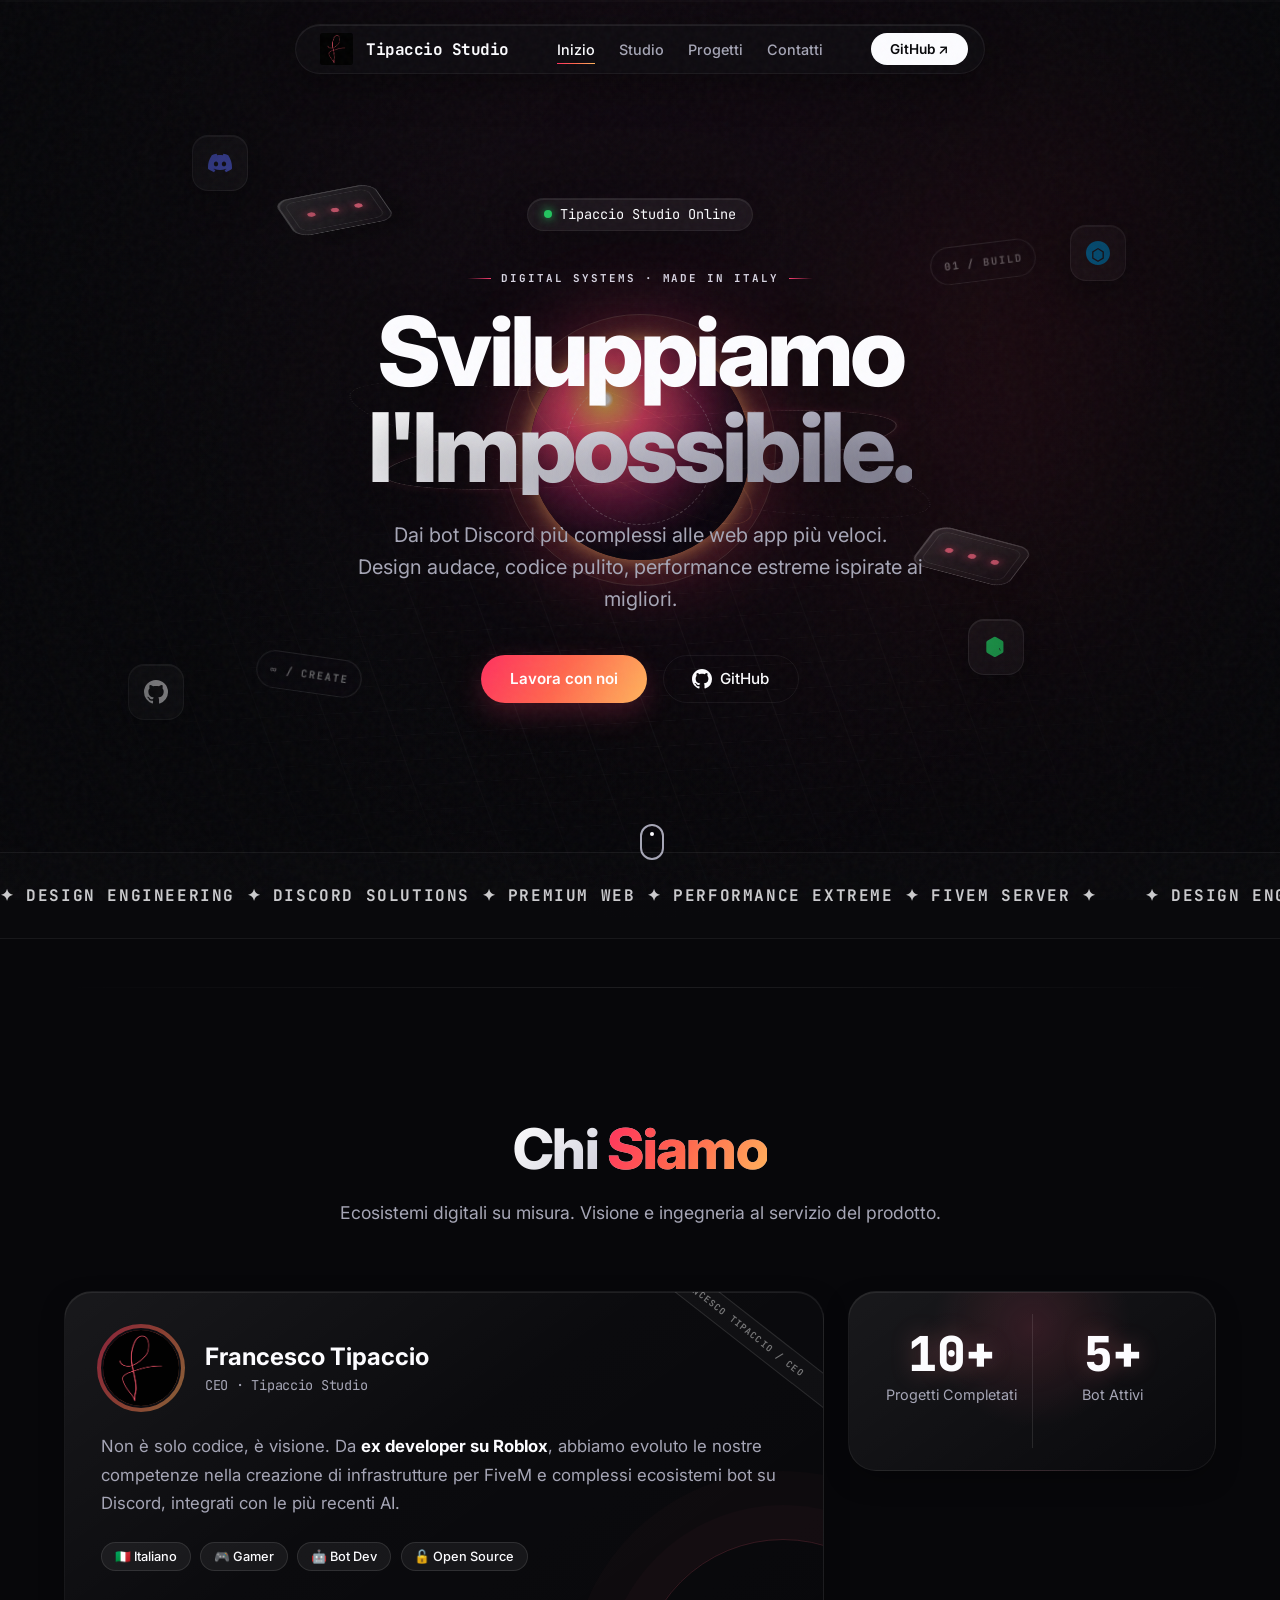
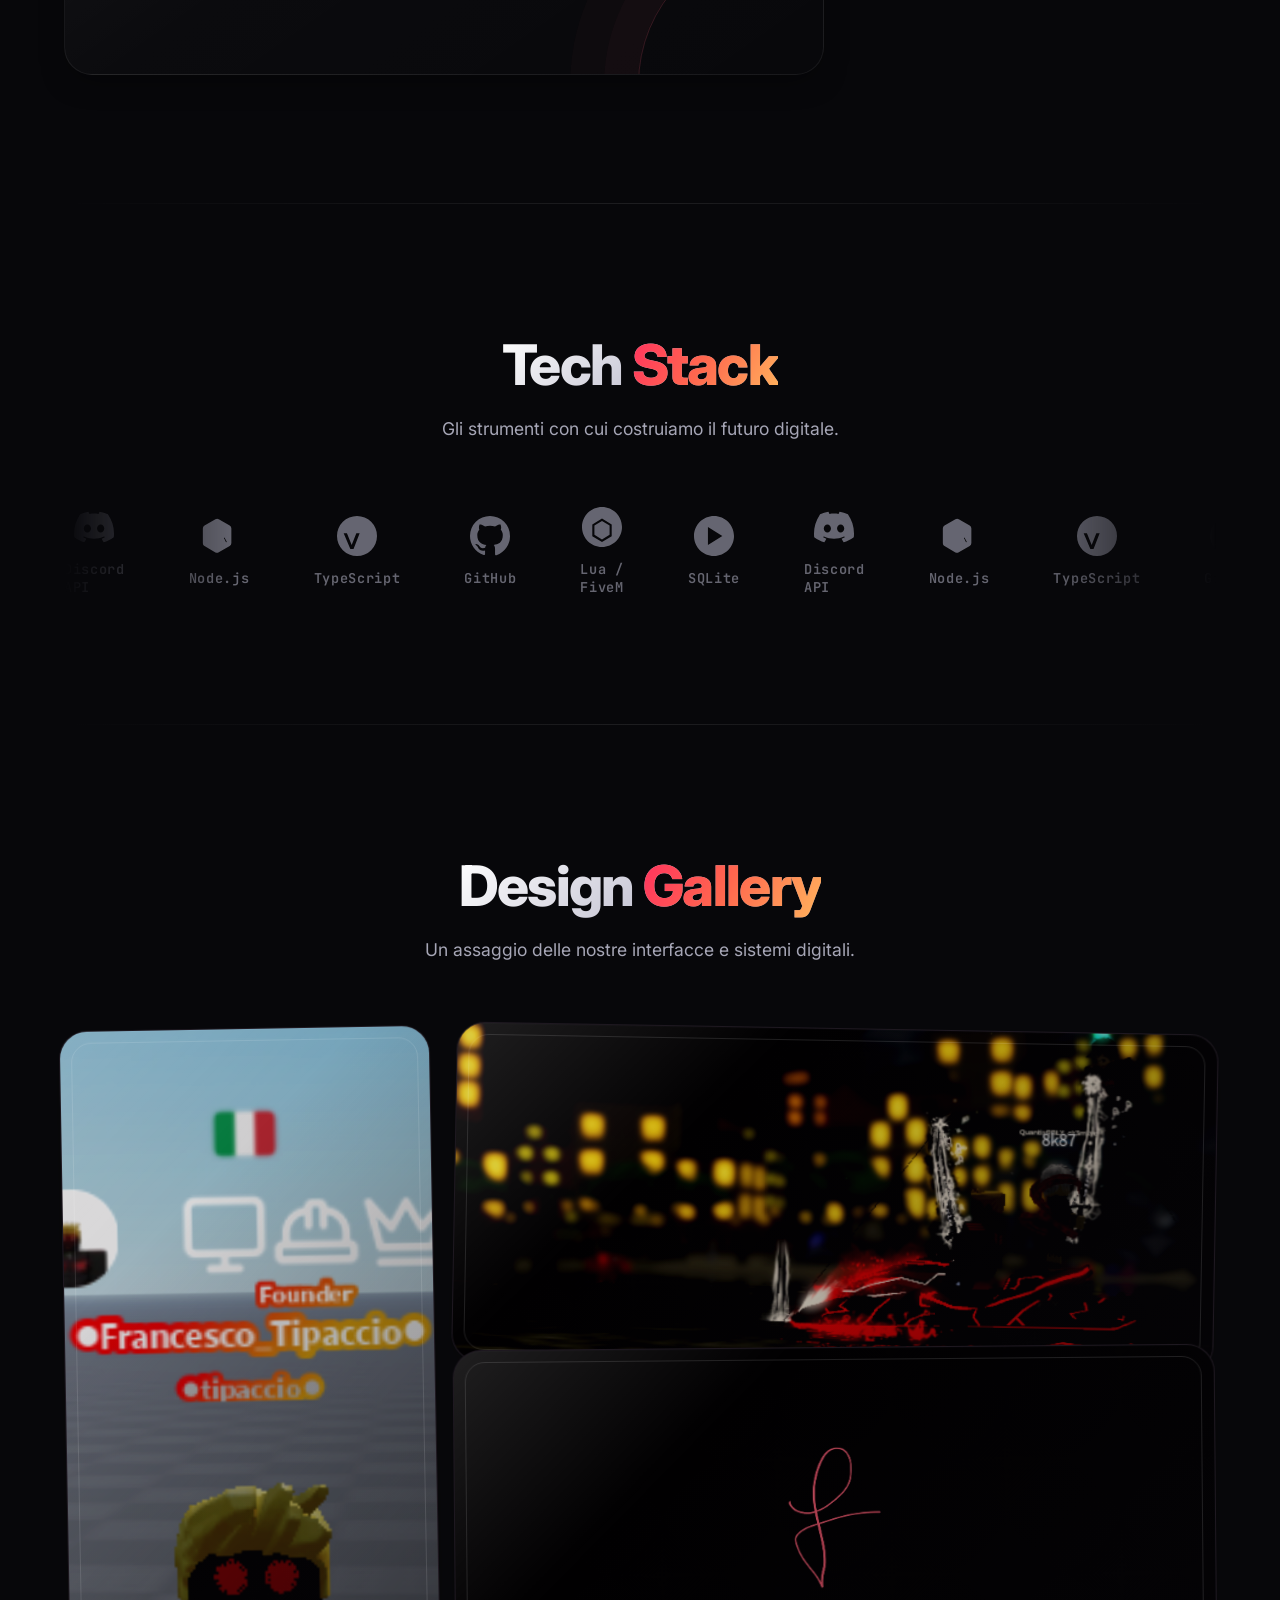
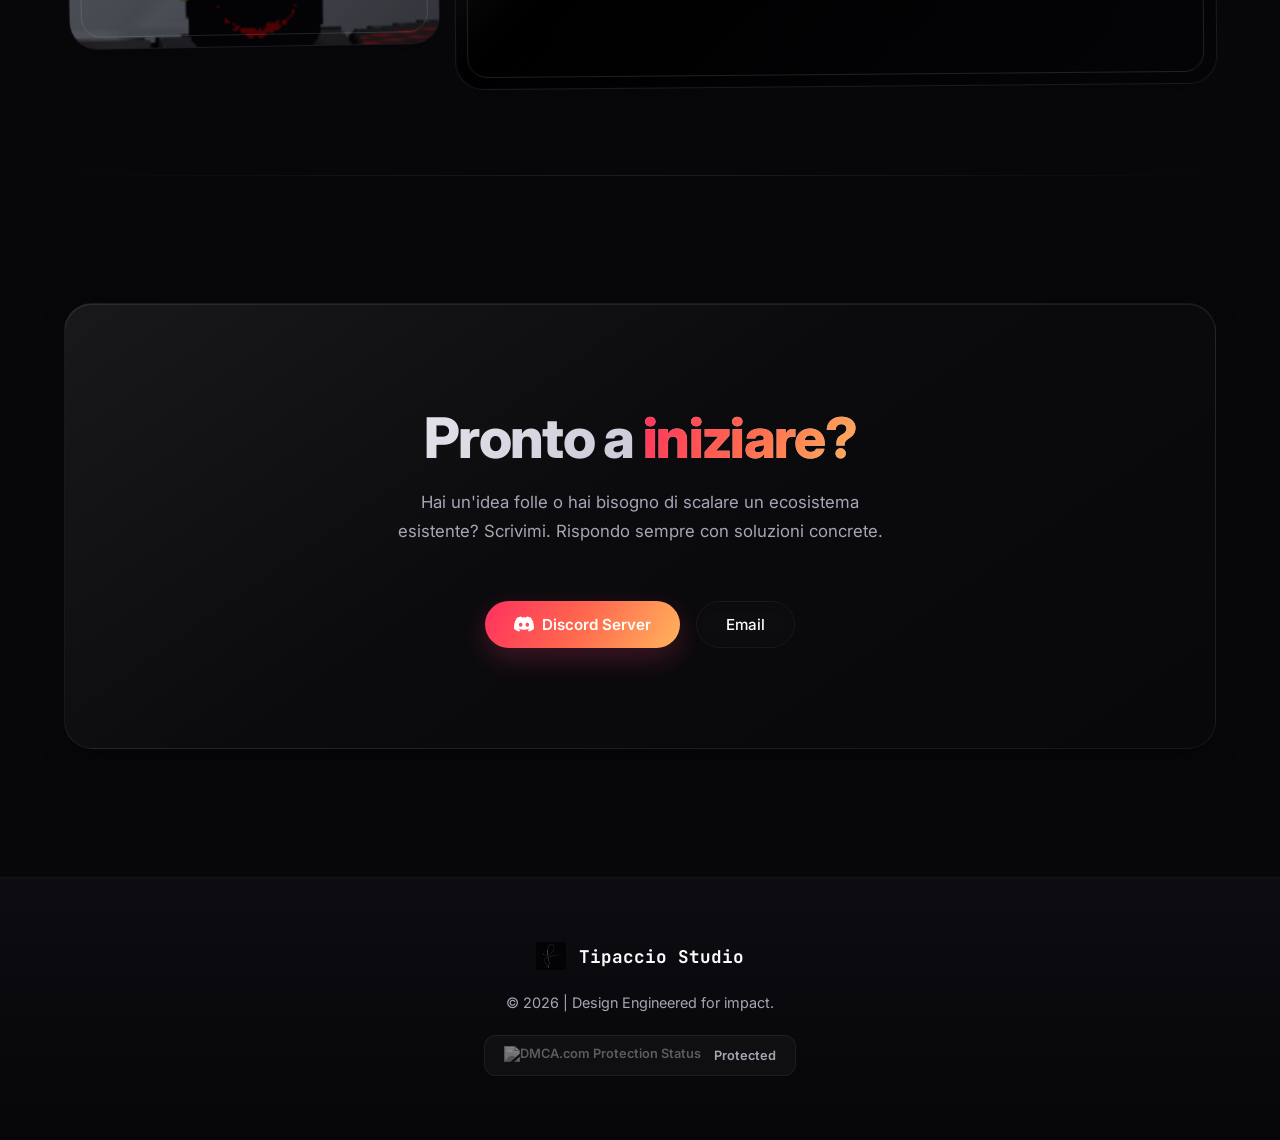
==== commit 5565789a: "fsa af" ====
--- a/index.html
+++ b/index.html
@@ -17,6 +17,7 @@
 <body>
   <!-- NOISE OVERLAY -->
   <div id="noise"></div>
+  <div class="scroll-progress" aria-hidden="true"><span></span></div>
 
   <!-- NAV -->
   <div class="nav-wrapper">
@@ -27,12 +28,12 @@
           <span class="nav-logo">Tipaccio Studio</span>
         </div>
         <ul class="nav-links">
-          <li><a href="#hero">Home</a></li>
-          <li><a href="#about">About & Skills</a></li>
-          <li><a href="#gallery">Gallery</a></li>
-          <li><a href="#contact">Contact</a></li>
+          <li><a href="#hero" class="active">Inizio</a></li>
+          <li><a href="#about">Studio</a></li>
+          <li><a href="#gallery">Progetti</a></li>
+          <li><a href="#contact">Contatti</a></li>
         </ul>
-        <a class="btn-nav magnetic" href="https://github.com/tipaccio-studio" target="_blank">
+        <a class="btn-nav magnetic" href="https://github.com/tipaccio-studio" target="_blank" rel="noopener noreferrer">
           <span class="btn-text">GitHub ↗</span>
         </a>
       </div>
@@ -42,6 +43,17 @@
   <!-- HERO -->
   <section id="hero">
     <canvas id="aurora-canvas"></canvas>
+    <div class="hero-scene" aria-hidden="true">
+      <div class="scene-grid"></div>
+      <div class="scene-orbit orbit-one"></div>
+      <div class="scene-orbit orbit-two"></div>
+      <div class="scene-orbit orbit-three"></div>
+      <div class="scene-core"><span></span></div>
+      <div class="scene-chip chip-one"><i></i><i></i><i></i></div>
+      <div class="scene-chip chip-two"><i></i><i></i><i></i></div>
+      <div class="scene-label label-one">01 / BUILD</div>
+      <div class="scene-label label-two">∞ / CREATE</div>
+    </div>
     
     <!-- Floating Icons in Background -->
     <div class="floating-icon icon-1">
@@ -63,12 +75,13 @@
         Tipaccio Studio Online
       </div>
       <div class="hero-title-wrapper blur-reveal" style="--delay: 0.2s">
+        <p class="hero-kicker">DIGITAL SYSTEMS · MADE IN ITALY</p>
         <h1>Sviluppiamo <br><span class="gradient-text silver-gradient">l'Impossibile.</span></h1>
       </div>
       <p class="hero-desc blur-reveal" style="--delay: 0.3s">Dai bot Discord più complessi alle web app più veloci. <br>Design audace, codice pulito, performance estreme ispirate ai migliori.</p>
       <div class="hero-btns blur-reveal" style="--delay: 0.4s">
         <a href="#contact" class="btn-primary magnetic"><span class="btn-text">Lavora con noi</span></a>
-        <a href="https://github.com/tipaccio-studio" target="_blank" class="btn-ghost magnetic">
+        <a href="https://github.com/tipaccio-studio" target="_blank" rel="noopener noreferrer" class="btn-ghost magnetic">
           <span class="btn-text">
             <svg width="20" height="20" viewBox="0 0 24 24" fill="currentColor">
               <path
@@ -112,8 +125,8 @@
               <img src="foto/logo.png" alt="Tipaccio Avatar" class="avatar-img-round">
             </div>
             <div class="profile-info">
-              <h3>Tipaccio Studio</h3>
-              <span class="mono-sub">Creative Engineers</span>
+              <h3>Francesco Tipaccio</h3>
+              <span class="mono-sub">CEO · Tipaccio Studio</span>
             </div>
           </div>
           <p class="bento-desc">Non è solo codice, è visione. Da <strong>ex developer su Roblox</strong>, abbiamo evoluto le nostre competenze nella creazione di infrastrutture per FiveM e complessi ecosistemi bot su Discord, integrati con le più recenti AI.</p>
@@ -244,7 +257,7 @@
         <p class="bento-desc max-w-md mx-auto">Hai un'idea folle o hai bisogno di scalare un ecosistema esistente? Scrivimi. Rispondo sempre con soluzioni concrete.</p>
         
         <div class="contact-links">
-          <a href="https://discord.gg/A3NSJwWdxm" target="_blank" class="btn-primary magnetic">
+          <a href="https://discord.gg/A3NSJwWdxm" target="_blank" rel="noopener noreferrer" class="btn-primary magnetic">
             <span class="btn-text">
               <svg width="20" height="20" viewBox="0 0 24 24" fill="currentColor">
                 <path d="M20.317 4.37a19.791 19.791 0 0 0-4.885-1.515.074.074 0 0 0-.079.037c-.21.375-.444.864-.608 1.25a18.27 18.27 0 0 0-5.487 0 12.64 12.64 0 0 0-.617-1.25.077.077 0 0 0-.079-.037A19.736 19.736 0 0 0 3.677 4.37a.07.07 0 0 0-.032.027C.533 9.046-.32 13.58.099 18.057.1 18.08.114 18.1.132 18.11a19.9 19.9 0 0 0 5.993 3.03.078.078 0 0 0 .084-.028 14.09 14.09 0 0 0 1.226-1.994.076.076 0 0 0-.041-.106 13.107 13.107 0 0 1-1.872-.892.077.077 0 0 1-.008-.128 10.2 10.2 0 0 0 .372-.292.074.074 0 0 1 .077-.01c3.928 1.793 8.18 1.793 12.062 0a.074.074 0 0 1 .078.01c.12.098.246.198.373.292a.077.077 0 0 1-.006.127 12.299 12.299 0 0 1-1.873.892.077.077 0 0 0-.041.107c.36.698.772 1.362 1.225 1.993a.076.076 0 0 0 .084.028 19.839 19.839 0 0 0 6.002-3.03.077.077 0 0 0 .032-.054c.5-5.177-.838-9.674-3.549-13.66a.061.061 0 0 0-.031-.03zM8.02 15.33c-1.183 0-2.157-1.085-2.157-2.419 0-1.333.956-2.419 2.157-2.419 1.21 0 2.176 1.096 2.157 2.42 0 1.333-.956 2.418-2.157 2.418zm7.975 0c-1.183 0-2.157-1.085-2.157-2.419 0-1.333.955-2.419 2.157-2.419 1.21 0 2.176 1.096 2.157 2.42 0 1.333-.946 2.418-2.157 2.418z" />
@@ -277,8 +290,6 @@
   </footer>
 
   <script src="script.js"></script>
-  <!-- DMCA script -->
-  <script src="https://images.dmca.com/Badges/DMCABadgeHelper.min.js"></script>
 </body>
 
-</html>+</html>
--- a/style.css
+++ b/style.css
@@ -2,19 +2,19 @@
 *, *::before, *::after { box-sizing: border-box; margin: 0; padding: 0; }
 
 :root {
-  --bg: #030303;
-  --bg2: #080808;
+  --bg: #07070a;
+  --bg2: #0d0d12;
   --card-bg: rgba(255, 255, 255, 0.02);
   --card-border: rgba(255, 255, 255, 0.06);
   --card-border-hover: rgba(220, 38, 38, 0.4);
-  --red: #e11d48;
-  --red-glow: #fb7185;
-  --dark-red: #9f1239;
-  --text: #fafafa;
-  --muted: #a1a1aa;
-  --gradient: linear-gradient(135deg, var(--red), #ff4d4d);
-  --silver-grad: linear-gradient(135deg, #ffffff 0%, #a1a1aa 100%);
-  --glow: 0 0 40px rgba(225, 29, 72, 0.15);
+  --red: #ff3d71;
+  --red-glow: #ff8aa6;
+  --dark-red: #991b3d;
+  --text: #fcfcff;
+  --muted: #a6a6b6;
+  --gradient: linear-gradient(120deg, #ff315f 0%, #ff674e 48%, #ffb45d 100%);
+  --silver-grad: linear-gradient(135deg, #ffffff 0%, #c5c4d3 58%, #88879a 100%);
+  --glow: 0 0 50px rgba(255, 61, 113, 0.18);
   
   --font-sans: 'Inter', -apple-system, BlinkMacSystemFont, sans-serif;
   --font-mono: 'JetBrains Mono', ui-monospace, monospace;
@@ -25,6 +25,9 @@
   font-family: var(--font-sans);
   overflow-x: hidden;
   -webkit-font-smoothing: antialiased;
+  background:
+    radial-gradient(ellipse 80% 45% at 50% -10%, rgba(119, 38, 83, 0.18), transparent 70%),
+    var(--bg);
 }
 
 /* ===== SCROLLBAR ===== */
@@ -32,6 +35,8 @@
 ::-webkit-scrollbar-track { background: var(--bg); }
 ::-webkit-scrollbar-thumb { background: rgba(255,255,255,0.1); border-radius: 4px; }
 ::-webkit-scrollbar-thumb:hover { background: rgba(255,255,255,0.2); }
+.scroll-progress { position: fixed; top: 0; left: 0; right: 0; z-index: 1000; height: 2px; pointer-events: none; background: rgba(255,255,255,.025); }
+.scroll-progress span { display: block; width: 0; height: 100%; background: var(--gradient); box-shadow: 0 0 14px #ff4d77; transition: width .08s linear; }
 
 /* ===== UTILITIES ===== */
 .gradient-text {
@@ -73,14 +78,14 @@
 }
 #navbar {
   pointer-events: auto;
-  background: rgba(10, 10, 10, 0.6);
+  background: rgba(15, 14, 19, 0.68);
   backdrop-filter: blur(20px);
   -webkit-backdrop-filter: blur(20px);
   border: 1px solid var(--card-border);
   padding: 0.5rem 1rem 0.5rem 1.5rem;
   border-radius: 999px; /* Pill shape */
   transition: all 0.4s cubic-bezier(0.16, 1, 0.3, 1);
-  box-shadow: 0 8px 32px rgba(0,0,0,0.4);
+  box-shadow: 0 10px 38px rgba(0,0,0,0.38), inset 0 1px 0 rgba(255,255,255,0.08);
 }
 #navbar.scrolled {
   background: rgba(10, 10, 10, 0.85);
@@ -102,7 +107,14 @@
   color: var(--muted); text-decoration: none; font-size: 0.9rem; font-weight: 500;
   transition: color 0.3s;
 }
-.nav-links a:hover { color: var(--text); }
+.nav-links a:hover, .nav-links a.active { color: var(--text); }
+.nav-links a { position: relative; padding: 0.4rem 0; }
+.nav-links a::after {
+  content: ''; position: absolute; left: 0; bottom: 0; width: 100%; height: 1px;
+  background: var(--gradient); transform: scaleX(0); transform-origin: right;
+  transition: transform 0.25s ease;
+}
+.nav-links a:hover::after, .nav-links a.active::after { transform: scaleX(1); transform-origin: left; }
 
 /* ===== BUTTONS ===== */
 .magnetic {
@@ -119,15 +131,15 @@
 }
 
 .btn-primary {
-  background: var(--text);
-  color: var(--bg);
+  background: var(--gradient);
+  color: #fff;
   padding: 0.8rem 1.8rem;
   border-radius: 999px;
   font-weight: 600; font-size: 0.95rem;
-  text-decoration: none;
+  text-decoration: none; box-shadow: 0 10px 28px rgba(255, 61, 113, 0.22);
 }
 .btn-primary:hover {
-  box-shadow: 0 0 20px rgba(255, 255, 255, 0.3);
+  box-shadow: 0 14px 36px rgba(255, 61, 113, 0.35);
 }
 
 .btn-ghost {
@@ -156,6 +168,8 @@
   position: relative; min-height: 100vh;
   display: flex; align-items: center; justify-content: center;
   overflow: hidden;
+  isolation: isolate;
+  perspective: 1100px;
 }
 #aurora-canvas {
   position: absolute; inset: 0; z-index: 0;
@@ -165,7 +179,7 @@
 /* Subtle vignette over canvas */
 #hero::after {
   content: ''; position: absolute; inset: 0;
-  background: radial-gradient(circle at center, transparent 0%, var(--bg) 100%);
+  background: radial-gradient(circle at center, transparent 0%, rgba(7,7,10,0.26) 48%, var(--bg) 100%);
   pointer-events: none; z-index: 0;
 }
 .hero-content {
@@ -173,14 +187,62 @@
   text-align: center; padding: 0 1.5rem;
   max-width: 900px;
 }
+.hero-kicker {
+  display: inline-flex; align-items: center; gap: .65rem;
+  margin: 0 0 1.2rem; color: #d8d5e3; font: 700 .68rem/1 var(--font-mono);
+  letter-spacing: .18em;
+}
+.hero-kicker::before, .hero-kicker::after {
+  content: ''; width: 24px; height: 1px; background: linear-gradient(90deg, transparent, var(--red));
+}
+.hero-kicker::after { transform: rotate(180deg); }
+
+/* ===== 3D HERO SCENE ===== */
+.hero-scene { position: absolute; inset: 0; z-index: -1; pointer-events: none; transform-style: preserve-3d; overflow: hidden; }
+.scene-grid {
+  position: absolute; width: 150vmax; height: 100vmax; left: 50%; top: 59%;
+  transform: translate(-50%, -50%) rotateX(67deg) rotateZ(-8deg) translateZ(-180px);
+  transform-origin: center; opacity: .34;
+  background-image: linear-gradient(rgba(255,255,255,.12) 1px, transparent 1px), linear-gradient(90deg, rgba(255,255,255,.12) 1px, transparent 1px);
+  background-size: 64px 64px;
+  -webkit-mask-image: radial-gradient(ellipse at center, #000 0%, transparent 66%);
+  mask-image: radial-gradient(ellipse at center, #000 0%, transparent 66%);
+  animation: grid-drift 18s linear infinite;
+}
+.scene-core {
+  position: absolute; top: 50%; left: 50%; width: 220px; height: 220px; border-radius: 50%;
+  transform: translate(-50%, -50%) translateZ(-40px); background: radial-gradient(circle at 34% 27%, #fff 0 2%, #ffb25d 4%, #ff4c72 19%, #751b46 48%, #120d1d 72%);
+  box-shadow: 0 0 22px #ffb160, 0 0 95px rgba(255, 56, 111, .7), inset -25px -30px 60px rgba(0,0,0,.58);
+  animation: core-float 8s ease-in-out infinite; opacity: .76;
+}
+.scene-core::after { content:''; position: absolute; inset: -26px; border: 1px solid rgba(255,216,190,.2); border-radius: inherit; box-shadow: inset 0 0 26px rgba(255,101,87,.18); }
+.scene-core span { position: absolute; inset: 16%; border-radius: inherit; border: 1px dashed rgba(255,255,255,.3); animation: spin 12s linear infinite; }
+.scene-orbit { position: absolute; top: 50%; left: 50%; border: 1px solid rgba(255,218,220,.28); border-radius: 50%; transform-style: preserve-3d; }
+.orbit-one { width: 530px; height: 154px; transform: translate(-50%,-50%) rotateX(67deg) rotateZ(-15deg); box-shadow: 0 0 22px rgba(255,74,121,.12); animation: orbit-spin 17s linear infinite; }
+.orbit-two { width: 425px; height: 118px; transform: translate(-50%,-50%) rotateX(67deg) rotateZ(62deg); border-color: rgba(255,179,96,.24); animation: orbit-spin 14s linear infinite reverse; }
+.orbit-three { width: 650px; height: 190px; transform: translate(-50%,-50%) rotateX(67deg) rotateZ(28deg); border-style: dashed; border-color: rgba(255,255,255,.12); animation: orbit-spin 22s linear infinite; }
+.scene-chip { position: absolute; display: flex; justify-content: space-around; align-items: center; padding: 14px; width: 105px; height: 72px; border: 1px solid rgba(255,255,255,.24); border-radius: 16px; background: linear-gradient(135deg, rgba(255,255,255,.16), rgba(255,255,255,.025)); box-shadow: 16px 18px 24px rgba(0,0,0,.36), inset 1px 1px 1px rgba(255,255,255,.28); backdrop-filter: blur(8px); transform-style: preserve-3d; }
+.scene-chip::before { content: ''; position: absolute; inset: 7px; border: 1px solid rgba(255,255,255,.12); border-radius: 10px; }
+.scene-chip i { position: relative; width: 8px; height: 8px; border-radius: 50%; background: #ff6d88; box-shadow: 0 0 12px #ff4f75; }
+.chip-one { top: 25%; left: 22%; transform: rotateX(58deg) rotateZ(-20deg) translateZ(60px); animation: chip-float-one 7s ease-in-out infinite; }
+.chip-two { top: 65%; right: 20%; transform: rotateX(54deg) rotateZ(24deg) translateZ(80px); animation: chip-float-two 8s ease-in-out infinite; }
+.scene-label { position: absolute; color: rgba(255,255,255,.52); font: 700 .65rem var(--font-mono); letter-spacing: .18em; padding: .68rem .8rem; border: 1px solid rgba(255,255,255,.14); border-radius: 999px; background: rgba(11,9,16,.4); backdrop-filter: blur(8px); }
+.label-one { top: 27%; right: 19%; transform: rotate(-7deg); }
+.label-two { bottom: 23%; left: 20%; transform: rotate(8deg); }
+@keyframes grid-drift { to { background-position: 0 64px, 64px 0; } }
+@keyframes core-float { 0%,100% { transform: translate(-50%,-50%) translateZ(-40px) translateY(-8px) scale(.96); } 50% { transform: translate(-50%,-50%) translateZ(20px) translateY(10px) scale(1.04); } }
+@keyframes orbit-spin { to { transform: translate(-50%,-50%) rotateX(67deg) rotateZ(345deg); } }
+@keyframes chip-float-one { 0%,100% { margin-top:0; margin-left:0; } 50% { margin-top:-20px; margin-left:15px; } }
+@keyframes chip-float-two { 0%,100% { margin-bottom:0; margin-right:0; } 50% { margin-bottom:18px; margin-right:14px; } }
 .badge {
   display: inline-flex; align-items: center; gap: 0.5rem;
-  background: rgba(255, 255, 255, 0.03);
+  background: rgba(255, 255, 255, 0.055);
   border: 1px solid var(--card-border);
   color: var(--text); padding: 0.4rem 1rem;
   border-radius: 999px; font-size: 0.85rem; font-family: var(--font-mono);
   margin-bottom: 2rem;
-  backdrop-filter: blur(10px);
+  backdrop-filter: blur(14px);
+  box-shadow: inset 0 1px 0 rgba(255,255,255,0.08), 0 10px 30px rgba(0,0,0,0.16);
 }
 .badge-dot {
   width: 8px; height: 8px; border-radius: 50%;
@@ -192,6 +254,8 @@
   font-weight: 800; line-height: 1;
   letter-spacing: -0.04em;
   margin-bottom: 1.5rem;
+  text-wrap: balance;
+  text-shadow: 0 12px 45px rgba(0,0,0,0.28);
 }
 .hero-desc {
   color: var(--muted); font-size: clamp(1rem, 2vw, 1.25rem); line-height: 1.6;
@@ -253,6 +317,11 @@
 
 /* ===== SECTIONS ===== */
 section { padding: 8rem 1.5rem; position: relative; z-index: 10; }
+.container::before {
+  content: ''; position: absolute; left: 50%; width: min(100% - 3rem, 1200px); height: 1px;
+  transform: translateX(-50%); top: 0;
+  background: linear-gradient(90deg, transparent, rgba(255,255,255,0.09), transparent);
+}
 .container { max-width: 1200px; margin: 0 auto; }
 .section-header { text-align: center; margin-bottom: 4rem; }
 .section-title {
@@ -262,6 +331,7 @@
 }
 .section-subtitle {
   color: var(--muted); font-size: 1.1rem;
+  max-width: 38rem; margin-inline: auto; line-height: 1.6;
 }
 
 /* ===== MARQUEE ===== */
@@ -352,18 +422,20 @@
 /* SPOTLIGHT CARD */
 .bento-card {
   position: relative;
-  background: linear-gradient(180deg, rgba(255,255,255,0.04) 0%, rgba(255,255,255,0.01) 100%);
+  background: linear-gradient(145deg, rgba(255,255,255,0.075) 0%, rgba(255,255,255,0.018) 46%, rgba(255,255,255,0.008) 100%);
   border: 1px solid var(--card-border);
   box-shadow: inset 0 1px 0 0 rgba(255,255,255,0.08), 0 10px 30px -10px rgba(0,0,0,0.5);
-  border-radius: 24px;
+  border-radius: 28px;
   overflow: hidden;
   display: flex; flex-direction: column;
   transition: border-color 0.4s, transform 0.4s cubic-bezier(0.16, 1, 0.3, 1), box-shadow 0.4s;
+  transform-style: preserve-3d;
+  will-change: transform;
 }
 .bento-card:hover {
-  transform: translateY(-4px) scale(1.01);
-  border-color: rgba(255,255,255,0.12);
-  box-shadow: inset 0 1px 0 0 rgba(255,255,255,0.15), 0 20px 40px -10px rgba(0,0,0,0.7);
+  transform: translateY(-6px);
+  border-color: rgba(255, 179, 194, 0.22);
+  box-shadow: inset 0 1px 0 0 rgba(255,255,255,0.15), 0 24px 50px -18px rgba(0,0,0,0.85), 0 0 36px rgba(255,61,113,0.06);
 }
 
 /* The Spotlight pseudo-element */
@@ -380,9 +452,10 @@
 
 .bento-content {
   position: relative; z-index: 1;
-  padding: 2rem;
+  padding: clamp(1.5rem, 3vw, 2.25rem);
   height: 100%; display: flex; flex-direction: column;
 }
+.bento-card > :not(.bento-spotlight) { transform: translateZ(16px); }
 
 /* Specific Bento Placements */
 .bento-profile { grid-column: span 8; grid-row: span 2; }
@@ -391,6 +464,12 @@
 .bento-wide { grid-column: span 8; grid-row: span 1; }
 
 .profile-header { display: flex; align-items: center; gap: 1.5rem; margin-bottom: 1.5rem; }
+.bento-profile::before {
+  content: 'FRANCESCO TIPACCIO / CEO'; position: absolute; top: 1.25rem; right: -2.75rem;
+  z-index: 1; padding: .45rem 3rem; color: rgba(255,255,255,.42); border-block: 1px solid rgba(255,255,255,.11);
+  font: 700 .57rem var(--font-mono); letter-spacing: .17em; transform: rotate(38deg); background: rgba(255,255,255,.025);
+}
+.bento-profile::after { content: ''; position: absolute; width: 290px; height: 290px; right: -105px; bottom: -155px; border: 1px solid rgba(255,93,124,.18); border-radius: 50%; box-shadow: 0 0 0 34px rgba(255,93,124,.025), 0 0 0 68px rgba(255,93,124,.018); }
 .about-avatar { position: relative; width: 80px; height: 80px; }
 .avatar-ring {
   position: absolute; inset: -4px; border-radius: 50%;
@@ -409,14 +488,18 @@
 
 .tags { display: flex; flex-wrap: wrap; gap: 0.6rem; }
 .tag {
-  background: rgba(255, 255, 255, 0.05);
+  background: rgba(255, 255, 255, 0.055);
   border: 1px solid rgba(255, 255, 255, 0.1);
   color: var(--text); padding: 0.4rem 0.8rem;
-  border-radius: 999px; font-size: 0.8rem; font-weight: 500;
-}
-
-.stat-group { text-align: center; padding: 1rem 0; }
-.stat-num { font-size: 3rem; font-weight: 800; font-family: var(--font-mono); color: var(--text); line-height: 1; }
+  border-radius: 999px; font-size: 0.8rem; font-weight: 500; transition: background 0.2s, transform 0.2s;
+}
+.tag:hover { background: rgba(255, 61, 113, 0.13); transform: translateY(-2px); }
+
+.bento-stats { background: radial-gradient(circle at 50% 20%, rgba(255,85,121,.14), transparent 43%), linear-gradient(145deg, rgba(255,255,255,.075), rgba(255,255,255,.012)); }
+.bento-stats .bento-content { display: grid; grid-template-columns: 1fr 1fr; align-items: stretch; padding: 1.4rem; }
+.stat-group { position: relative; text-align: center; padding: 1rem .6rem; }
+.stat-group + .stat-group { border-left: 1px solid rgba(255,255,255,.1); }
+.stat-num { font-size: 3rem; font-weight: 800; font-family: var(--font-mono); color: var(--text); line-height: 1; text-shadow: 0 0 24px rgba(255,132,147,.3); }
 .stat-label { color: var(--muted); font-size: 0.9rem; margin-top: 0.5rem; }
 
 .skill-icon { font-size: 2.5rem; margin-bottom: 1rem; }
@@ -436,10 +519,28 @@
 .mini-stat .pct { color: var(--text); }
 
 /* GALLERY GRIDS */
+.gallery-grid {
+  grid-template-rows: 300px 300px;
+  gap: 1.2rem;
+}
 .gallery-grid .bento-img { grid-column: span 4; padding: 0; aspect-ratio: auto; min-height: 300px; }
 .gallery-grid .bento-col-span-2 { grid-column: span 8; }
-.bento-img img { width: 100%; height: 100%; object-fit: cover; opacity: 0.6; transition: opacity 0.5s, transform 0.5s; }
-.bento-img:hover img { opacity: 1; transform: scale(1.03); }
+.bento-img { isolation: isolate; }
+.gallery-grid .bento-img {
+  --tilt: 0deg; --accent: rgba(255, 91, 121, .44);
+  background: #100a12; transition: transform .6s cubic-bezier(.16,1,.3,1), box-shadow .6s, border-color .6s;
+}
+.bento-img::after { content: ''; position: absolute; inset: 0; z-index: 1; pointer-events: none; background: linear-gradient(135deg, rgba(255,255,255,.12), transparent 30%, rgba(7,7,10,.48) 100%); transition: opacity .4s; }
+.bento-img img { width: 100%; height: 100%; object-fit: cover; opacity: .84; filter: saturate(.9) contrast(1.06); transition: opacity .6s, filter .6s, transform .9s cubic-bezier(.16,1,.3,1); }
+.gallery-grid .bento-img::before { content: ''; position: absolute; z-index: 2; inset: .7rem; pointer-events: none; border: 1px solid rgba(255,255,255,.18); border-radius: 20px; opacity: .65; transition: inset .5s, opacity .5s, border-color .5s; }
+.gallery-grid .bento-img:hover { transform: translateY(-10px) rotate(var(--tilt)) scale(1.012); border-color: var(--accent); box-shadow: 0 26px 52px -22px rgba(0,0,0,.92), 0 0 42px var(--accent); }
+.gallery-grid .bento-img:hover img { opacity: 1; filter: saturate(1.1) contrast(1.06); transform: scale(1.06); }
+.gallery-grid .bento-img:hover::after { opacity: .3; }
+.gallery-grid .bento-img:hover::before { inset: 1.05rem; opacity: 1; border-color: rgba(255,255,255,.42); }
+.gallery-grid .bento-img { min-height: 340px; }
+.gallery-grid .bento-img:first-child { --tilt: -1deg; --accent: rgba(76, 186, 255, .34); grid-row: span 2; transform: rotate(var(--tilt)); }
+.gallery-grid .bento-img:nth-child(2) { --tilt: 1deg; --accent: rgba(255, 192, 65, .3); grid-column: span 8; transform: rotate(var(--tilt)); }
+.gallery-grid .bento-img:nth-child(3) { --tilt: -.5deg; --accent: rgba(255, 66, 115, .34); grid-column: span 8; transform: rotate(var(--tilt)); }
 
 /* CONTACT */
 .bento-contact { grid-column: span 12; padding: 4rem 2rem; }
@@ -449,7 +550,7 @@
 footer {
   border-top: 1px solid var(--card-border);
   padding: 4rem 2rem;
-  background: var(--bg2);
+  background: linear-gradient(180deg, var(--bg2), #060608);
 }
 .footer-content { max-width: 1200px; margin: 0 auto; display: flex; flex-direction: column; align-items: center; gap: 1.5rem; }
 .footer-logo { display: flex; align-items: center; gap: 0.8rem; font-family: var(--font-mono); font-weight: 700; font-size: 1.1rem; }
@@ -498,8 +599,43 @@
   .gallery-grid .bento-img, .gallery-grid .bento-col-span-2 { grid-column: span 12; }
 }
 @media (max-width: 768px) {
+  .nav-wrapper { top: 12px; }
+  #navbar { width: 100%; padding-left: 1rem; }
+  .nav-inner { justify-content: space-between; gap: 0.75rem; }
+  .nav-logo { font-size: 0.82rem; }
+  .nav-logo-img { height: 26px; }
+  .btn-nav { padding: .5rem .8rem; font-size: .78rem; }
+  section { padding: 5.5rem 1.25rem; }
+  .section-header { margin-bottom: 2.5rem; }
+  .section-subtitle { font-size: 1rem; }
   .nav-links { display: none; }
   .bento-skill { grid-column: span 12; }
+  .bento-profile::before { display: none; }
+  .bento-stats .bento-content { width: 100%; }
   .bento-flex { flex-direction: column; align-items: flex-start; gap: 1.5rem; }
   .hero-content h1 { font-size: 2.5rem; }
-}
+  .floating-icon { width: 42px; height: 42px; border-radius: 13px; }
+  .floating-icon svg { width: 19px; height: 19px; }
+  .floating-icon.icon-1 { left: 7%; top: 19%; }
+  .floating-icon.icon-2 { right: 5%; top: 18%; }
+  .floating-icon.icon-3 { left: 7%; bottom: 19%; }
+  .floating-icon.icon-4 { right: 7%; bottom: 20%; }
+  .scene-core { width: 145px; height: 145px; opacity: .56; }
+  .orbit-one { width: 340px; height: 100px; }
+  .orbit-two { width: 270px; height: 82px; }
+  .orbit-three { width: 410px; height: 122px; }
+  .scene-grid { background-size: 44px 44px; }
+  .scene-chip { width: 74px; height: 54px; padding: 10px; }
+  .chip-one { left: 6%; top: 22%; }
+  .chip-two { right: 6%; top: 68%; }
+  .scene-label { display: none; }
+  .hero-kicker { font-size: .56rem; letter-spacing: .12em; }
+  .gallery-grid .bento-img:nth-child(2) { transform: none; }
+  .gallery-grid { grid-template-rows: none; }
+  .gallery-grid .bento-img:first-child, .gallery-grid .bento-img:nth-child(2), .gallery-grid .bento-img:nth-child(3) { grid-row: auto; }
+}
+
+@media (prefers-reduced-motion: reduce) {
+  *, *::before, *::after { animation-duration: .01ms !important; animation-iteration-count: 1 !important; scroll-behavior: auto !important; }
+  .blur-reveal { opacity: 1; filter: none; transform: none; }
+}
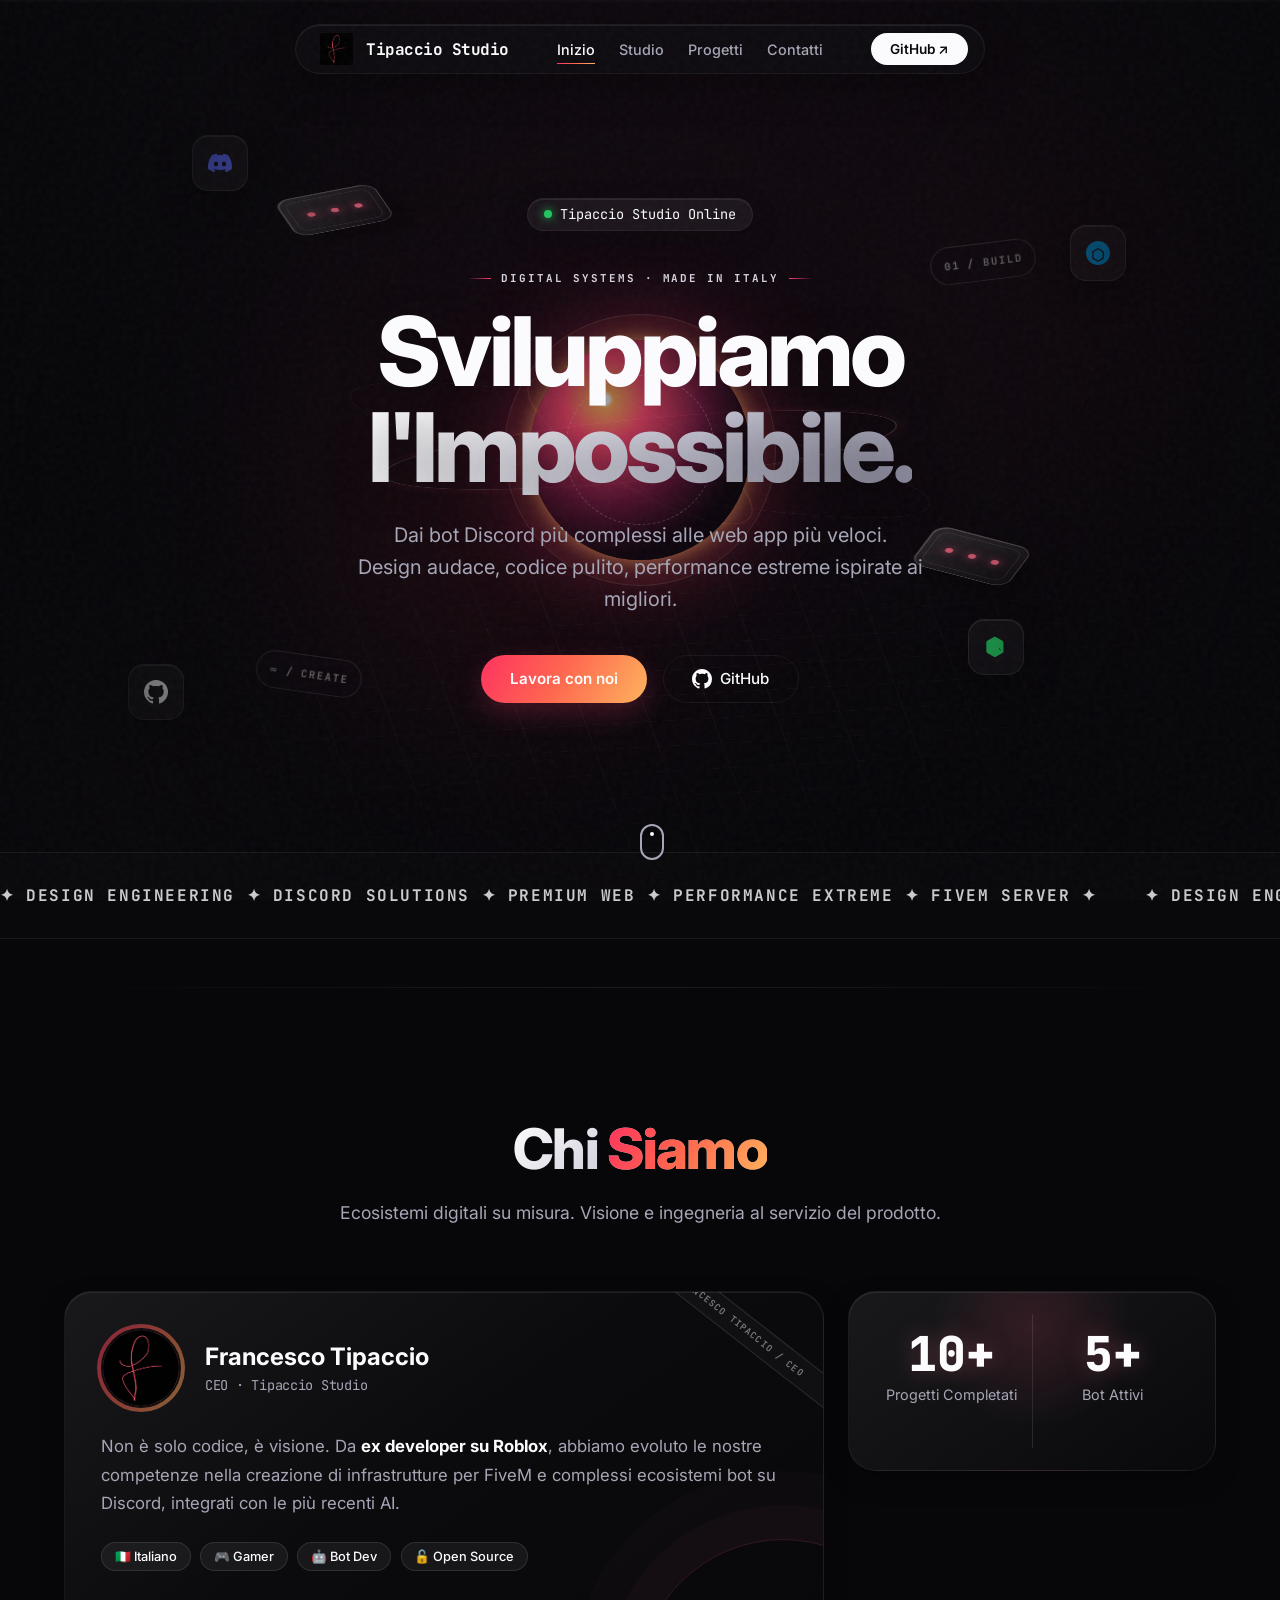
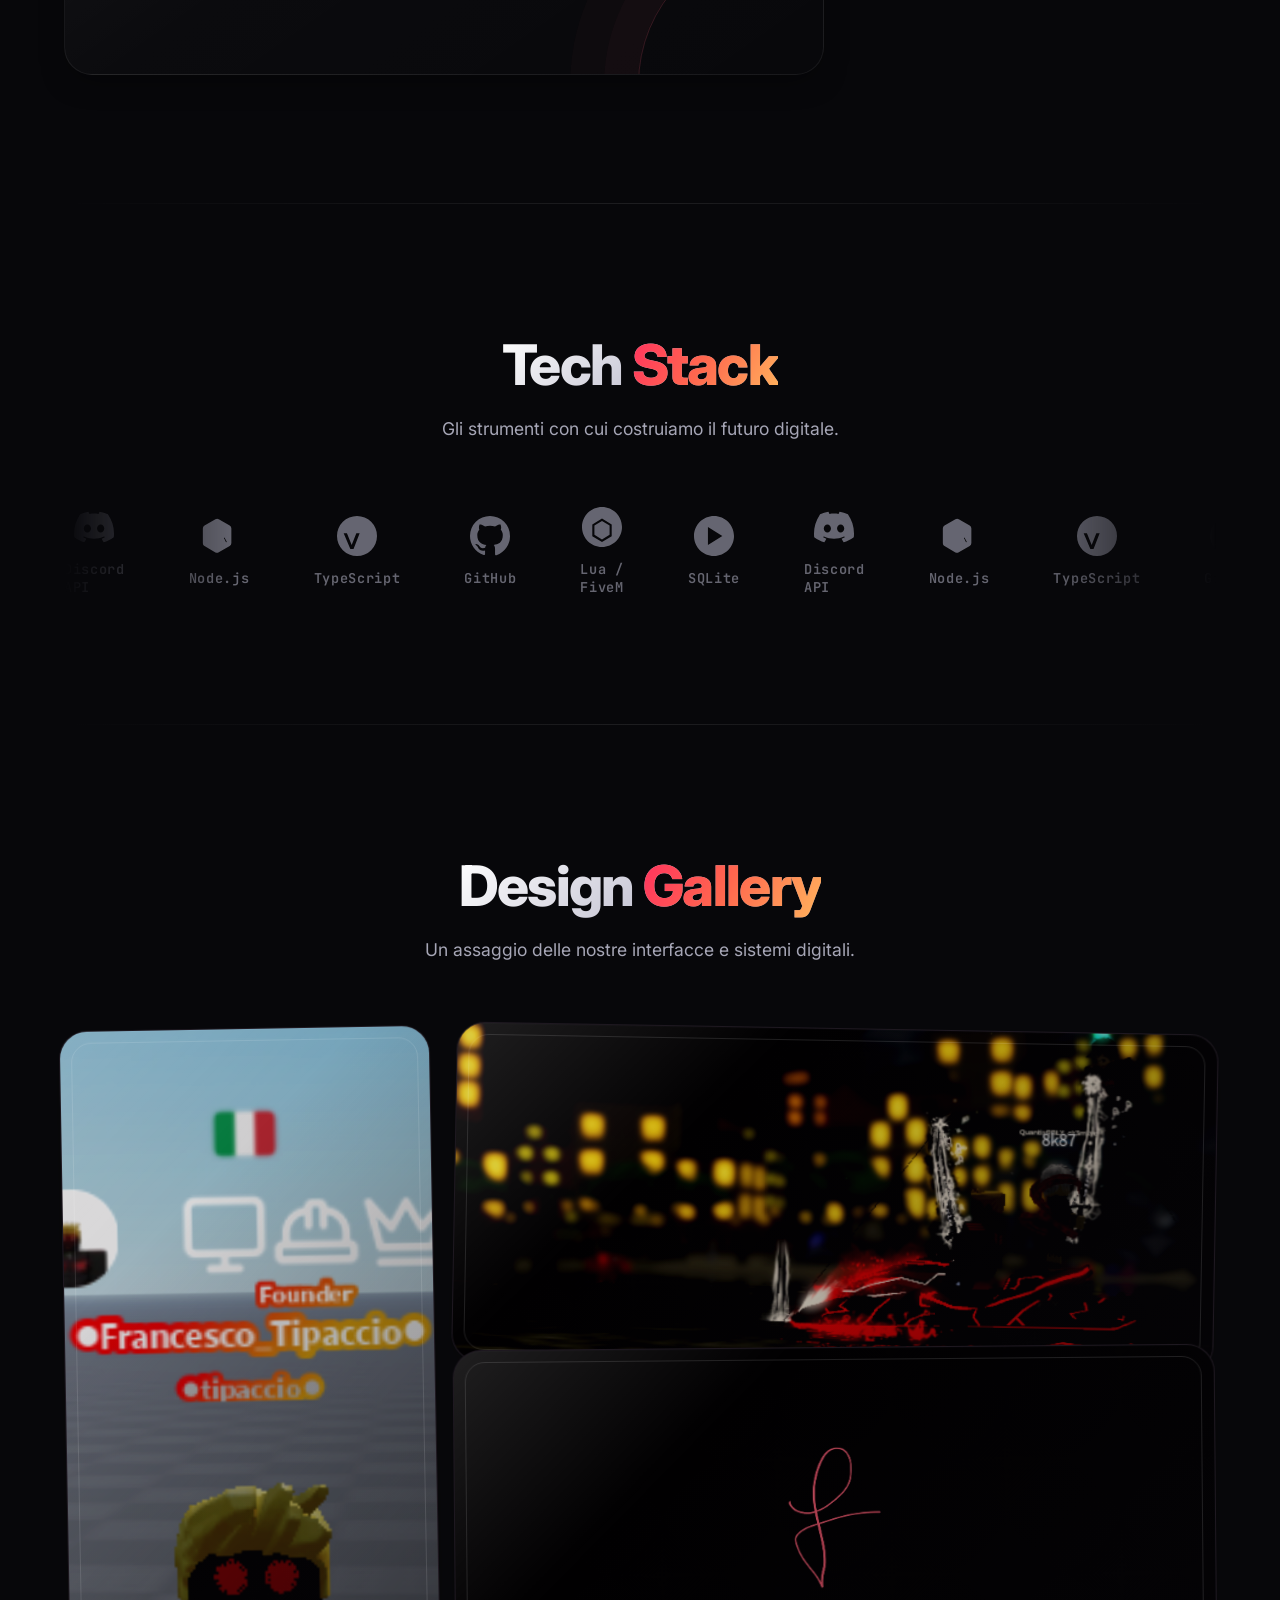
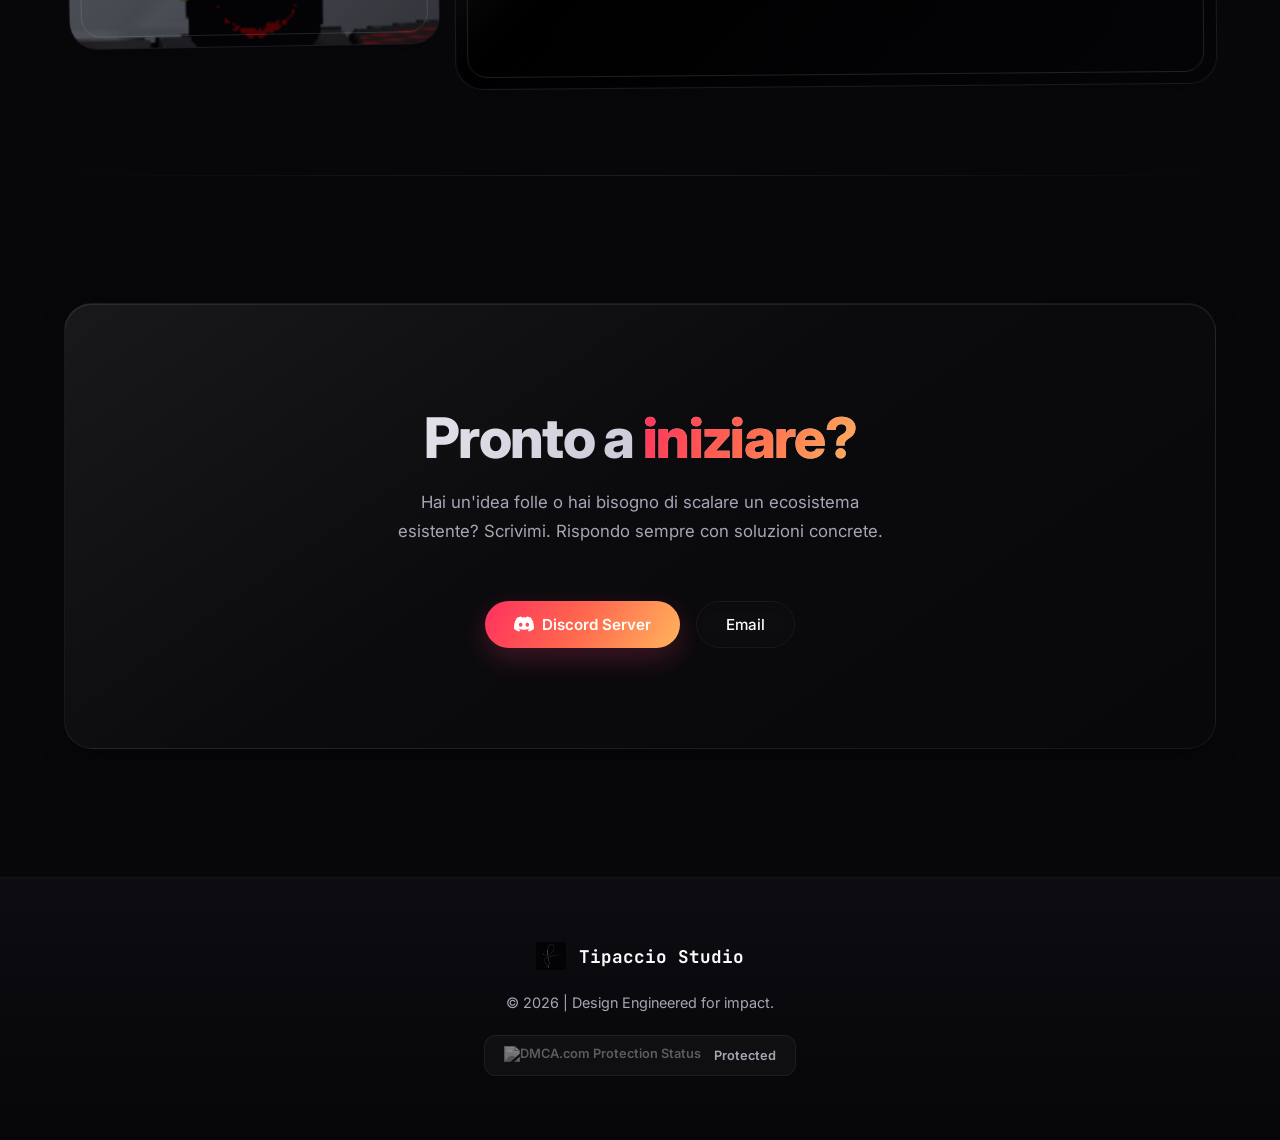
==== commit 2e9ba6ab: "Update index.html" ====
--- a/index.html
+++ b/index.html
@@ -265,7 +265,7 @@
               Discord Server
             </span>
           </a>
-          <a href="mailto:info@tipacciostudio.com" class="btn-ghost magnetic">
+          <a href="mailto:tipacciostudio@gmail.com" class="btn-ghost magnetic">
             <span class="btn-text">Email</span>
           </a>
         </div>
@@ -281,7 +281,7 @@
       </div>
       <p class="footer-copy">&copy; <span id="year"></span> | Design Engineered for impact.</p>
       <div class="dmca-container">
-        <a href="https://www.dmca.com/Protection/Status.aspx?ID=44750662-2386-4e41-b00a-5552764fe6c6&refurl=https://tipaccio-studio.github.io/tipaccio-studio-wed" title="DMCA.com Protection Status" class="btn-dmca"> 
+        <a href="https://www.dmca.com/r/d1jp7ed" title="DMCA.com Protection Status" class="btn-dmca"> 
           <img src="https://images.dmca.com/Badges/dmca-badge-w100-5x1-10.png?ID=44750662-2386-4e41-b00a-5552764fe6c6" alt="DMCA.com Protection Status" />
           <span>Protected</span>
         </a>
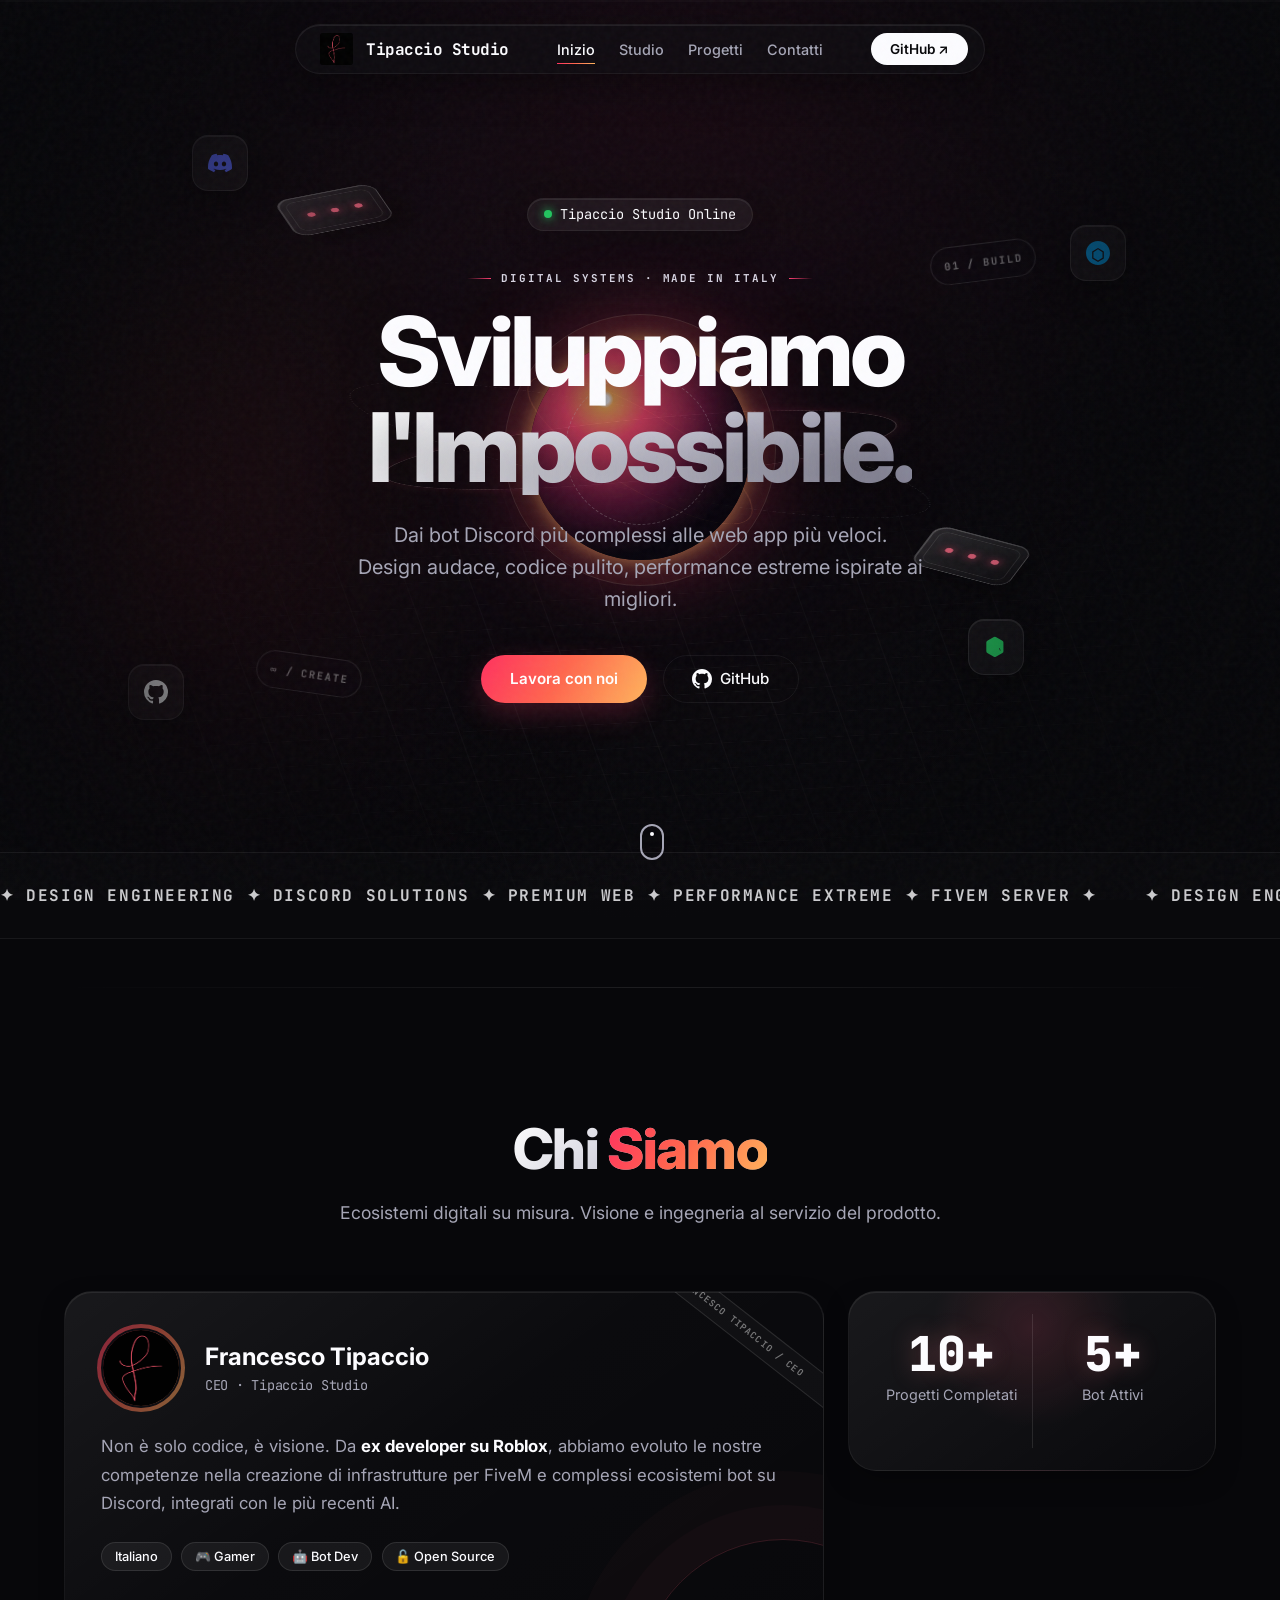
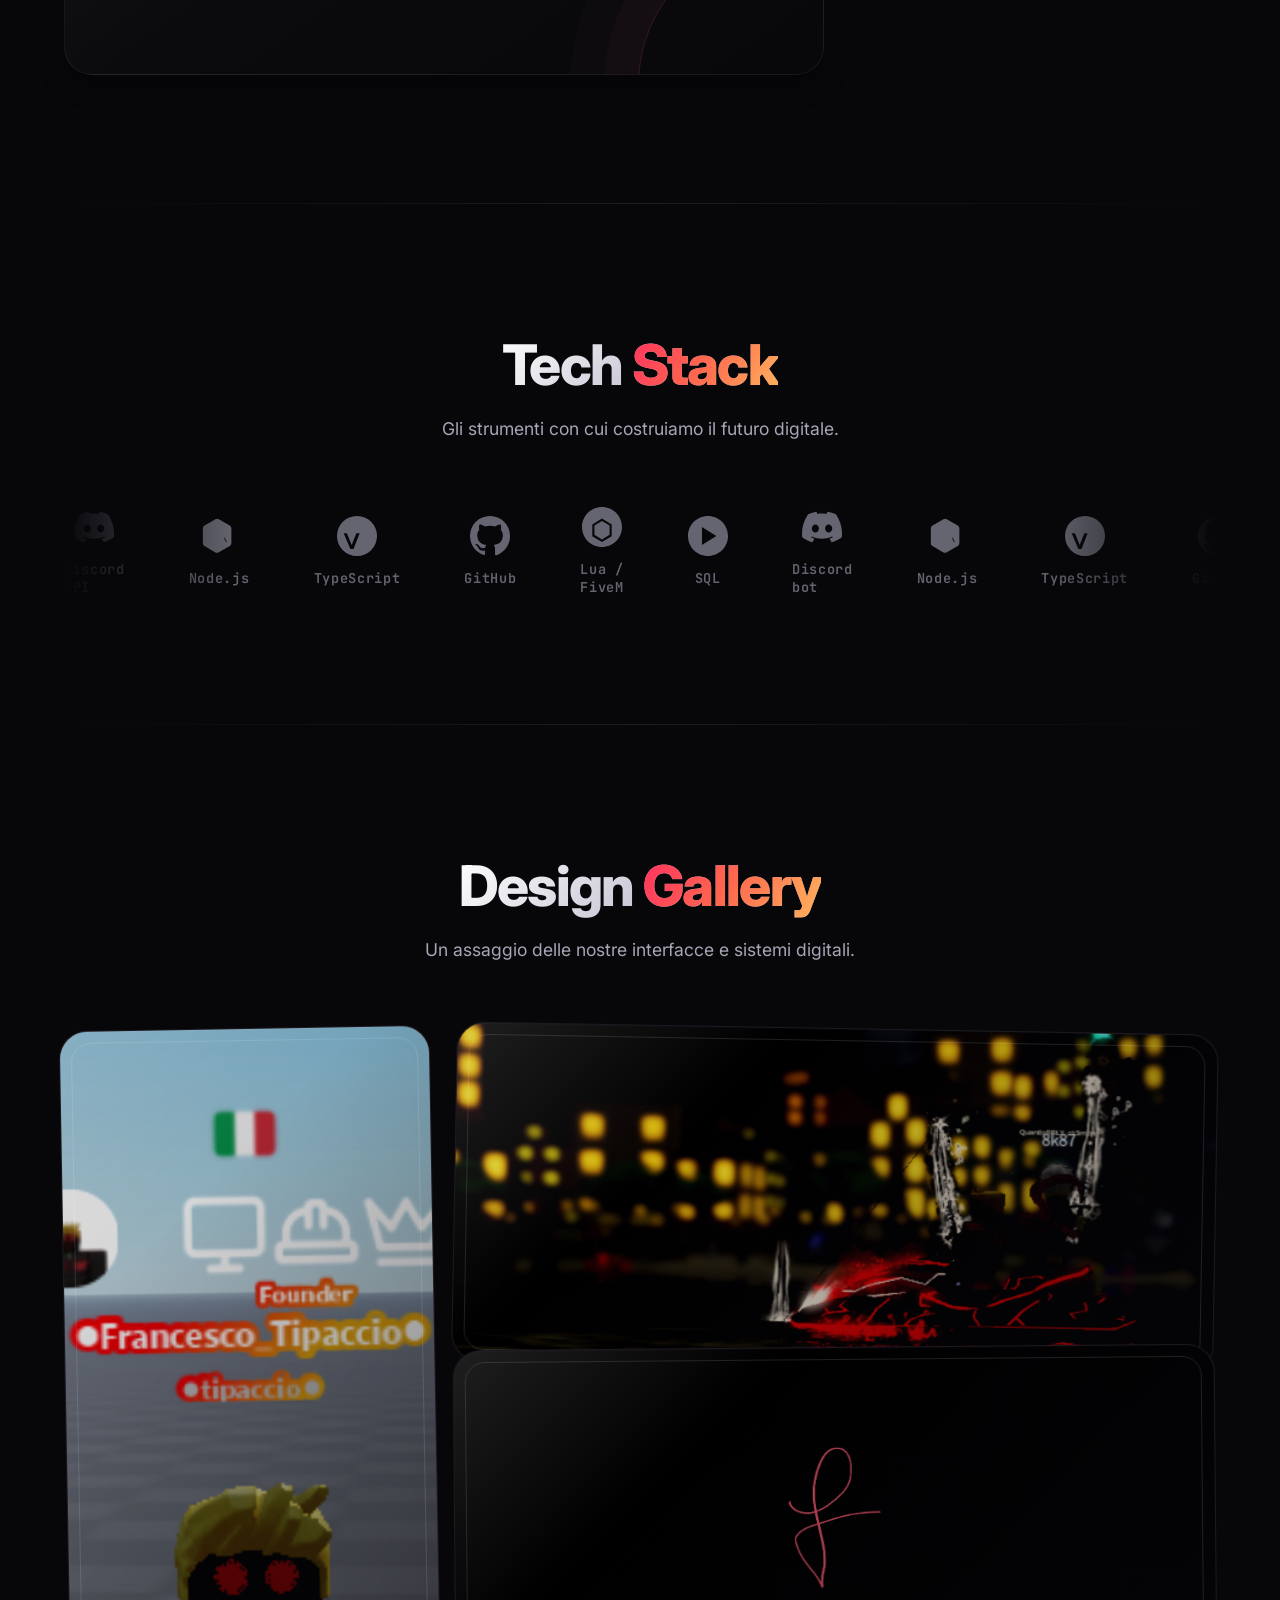
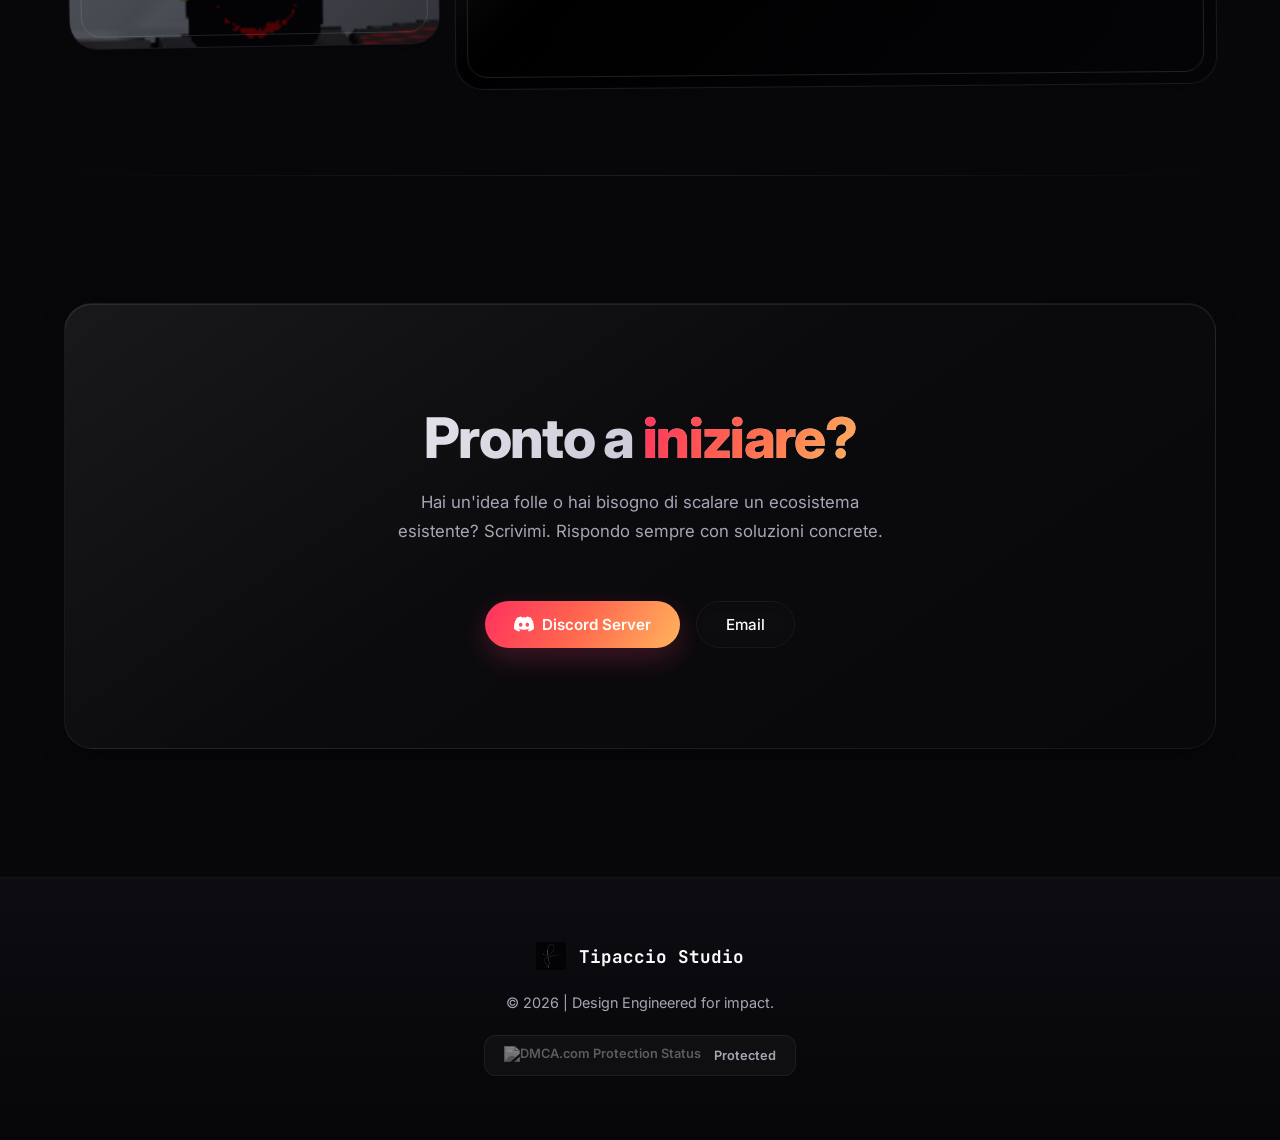
==== commit 632b244f: "dd dd" ====
--- a/index.html
+++ b/index.html
@@ -131,7 +131,7 @@
           </div>
           <p class="bento-desc">Non è solo codice, è visione. Da <strong>ex developer su Roblox</strong>, abbiamo evoluto le nostre competenze nella creazione di infrastrutture per FiveM e complessi ecosistemi bot su Discord, integrati con le più recenti AI.</p>
           <div class="tags">
-            <span class="tag">🇮🇹 Italiano</span>
+            <span class="tag">Italiano</span>
             <span class="tag">🎮 Gamer</span>
             <span class="tag">🤖 Bot Dev</span>
             <span class="tag">🔓 Open Source</span>
@@ -190,7 +190,7 @@
           </div>
           <div class="logo-item">
             <svg viewBox="0 0 24 24" width="40" height="40" fill="currentColor"><path d="M12 24c6.627 0 12-5.373 12-12S18.627 0 12 0 0 5.373 0 12s5.373 12 12 12zM8.36 17.33V6.67l8.64 5.33-8.64 5.33z"/></svg>
-            <span>SQLite</span>
+            <span>SQL</span>
           </div>
         </div>
         <!-- Duplicate for infinite scroll -->
@@ -198,7 +198,7 @@
           <!-- Logo Items -->
           <div class="logo-item">
             <svg viewBox="0 0 24 24" width="40" height="40" fill="currentColor"><path d="M20.317 4.3698a19.7913 19.7913 0 00-4.8851-1.5152.0741.0741 0 00-.0785.0371c-.211.3753-.4447.8648-.6083 1.2495-1.8447-.2762-3.68-.2762-5.4868 0-.1636-.3933-.4058-.8742-.6177-1.2495a.077.077 0 00-.0785-.037 19.7363 19.7363 0 00-4.8852 1.515.0699.0699 0 00-.0321.0277C.5334 9.0458-.319 13.5799.0992 18.0578a.0824.0824 0 00.0312.0561c2.0528 1.5076 4.0413 2.4228 5.9929 3.0294a.0777.0777 0 00.0842-.0276c.4616-.6304.8731-1.2952 1.226-1.9942a.076.076 0 00-.0416-.1057c-.6528-.2476-1.2743-.5495-1.8722-.8923a.077.077 0 01-.0076-.1277c.1258-.0943.2517-.1923.3718-.2914a.0743.0743 0 01.0776-.0105c3.9278 1.7933 8.18 1.7933 12.0614 0a.0739.0739 0 01.0785.0095c.1202.099.246.1981.3728.2924a.077.077 0 01-.0066.1276 12.2986 12.2986 0 01-1.873.8914.0766.0766 0 00-.0407.1067c.3604.698.7719 1.3628 1.225 1.9932a.076.076 0 00.0842.0286c1.961-.6067 3.9495-1.5219 6.0023-3.0294a.077.077 0 00.0313-.0552c.5004-5.177-.8382-9.6739-3.5485-13.6604a.061.061 0 00-.0312-.0286zM8.02 15.3312c-1.1825 0-2.1569-1.0857-2.1569-2.419 0-1.3332.9555-2.4189 2.1569-2.4189 1.2108 0 2.1757 1.0952 2.1568 2.419 0 1.3332-.9555 2.4189-2.1569 2.4189zm7.9748 0c-1.1825 0-2.1569-1.0857-2.1569-2.419 0-1.3332.9554-2.4189 2.1569-2.4189 1.2108 0 2.1757 1.0952 2.1568 2.419 0 1.3332-.946 2.4189-2.1568 2.4189Z"/></svg>
-            <span>Discord API</span>
+            <span>Discord bot</span>
           </div>
           <div class="logo-item">
             <svg viewBox="0 0 24 24" width="40" height="40" fill="currentColor"><path d="M11.874 1.916a1.996 1.996 0 0 0-2.02.046L3.303 5.76a1.998 1.998 0 0 0-1.002 1.734v8.814A2 2 0 0 0 3.3 18.04l6.551 3.794a2.002 2.002 0 0 0 2.02-.046l6.551-3.794a1.998 1.998 0 0 0 1.002-1.734V7.495a2 2 0 0 0-1.001-1.734l-6.55-3.845Zm5.05 13.916-2.613-1.508c.554-.64 1.109-1.422 1.109-2.844 0-2.416-1.564-3.34-3.555-3.34-2.133 0-3.697 1.137-3.697 3.554 0 2.559 1.422 3.127 2.701 3.411 1.066.284 1.422.568 1.422 1.066 0 .64-.497 1.066-1.28 1.066-.782 0-1.28-.426-1.635-1.066L6.903 17.55C7.543 18.9 9.035 19.682 10.884 19.682c2.274 0 4.122-1.137 4.122-3.483 0-2.488-1.563-3.127-2.915-3.482-1.066-.284-1.28-.497-1.28-1.066 0-.568.497-.995 1.137-.995.71 0 1.209.426 1.493 1.066l2.488-1.35c-.64-1.208-1.635-1.848-3.057-1.848-2.274 0-3.909 1.137-3.909 3.34 0 2.416 1.563 3.127 2.843 3.411 1.066.284 1.35.568 1.35 1.137 0 .64-.568 1.066-1.35 1.066-1.066 0-1.635-.64-1.92-1.35L7.33 17.48c.782 1.563 2.345 2.416 4.265 2.416 2.488 0 4.336-1.35 4.336-3.837 0-2.559-1.492-3.127-2.985-3.482-1.066-.284-1.208-.497-1.208-1.066 0-.568.497-1.066 1.208-1.066.782 0 1.28.497 1.563 1.137Z"/></svg>
